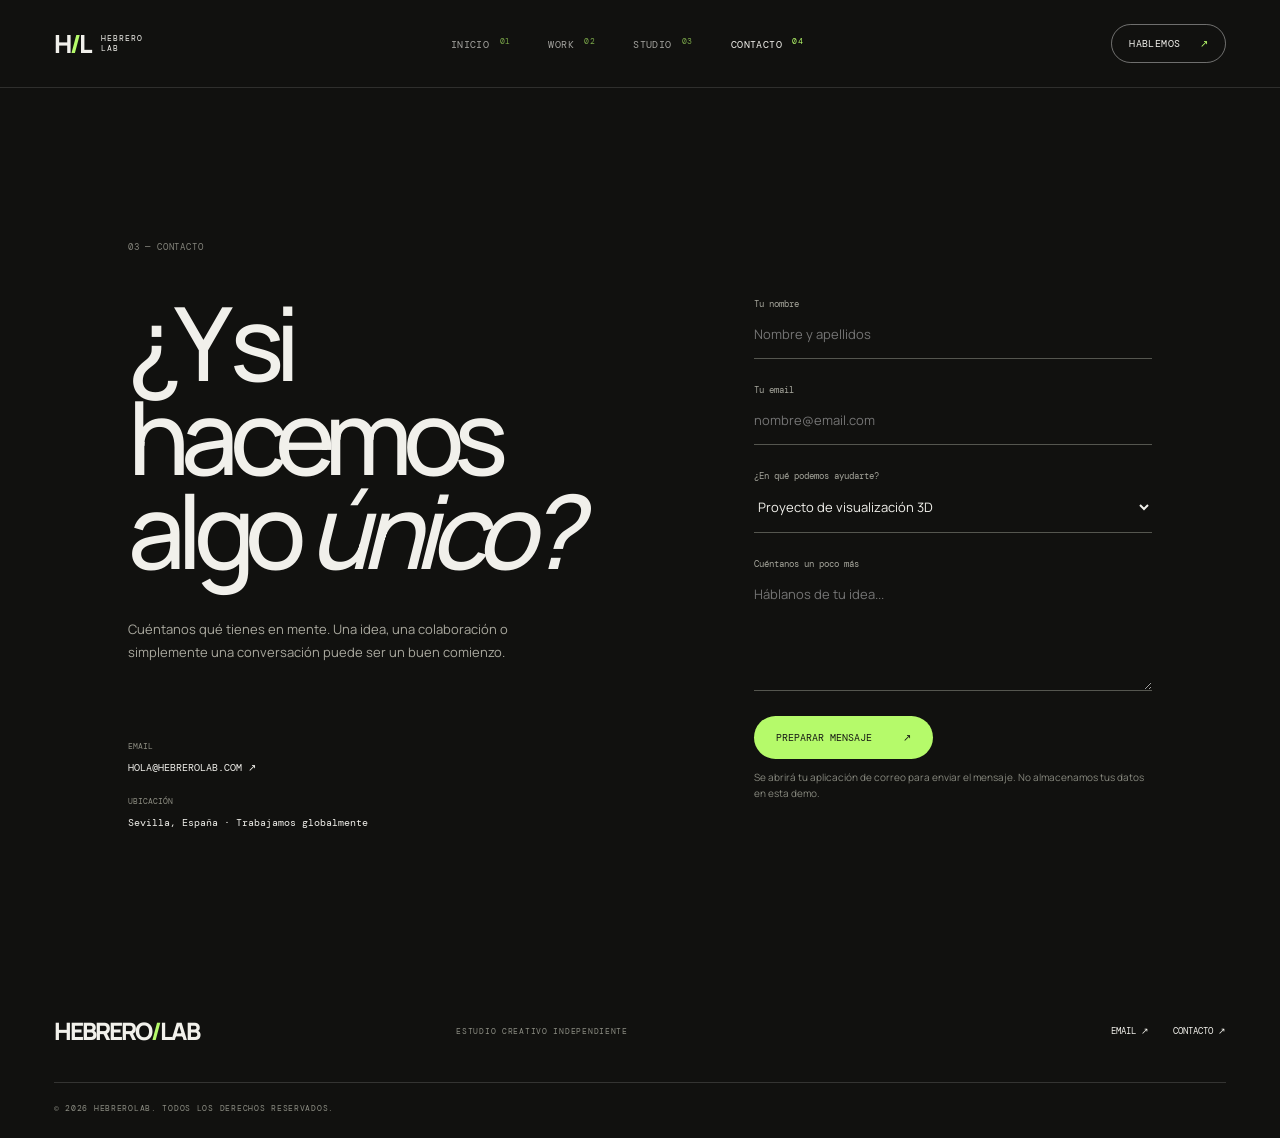
==== contact.html @ aeb0b347 "Add files via upload" ====
<!doctype html>
<html lang="es"><head><meta charset="utf-8"><meta name="viewport" content="width=device-width, initial-scale=1"><meta name="description" content="Contacta con HebreroLab y cuéntanos tu proyecto."><title>Contacto — HebreroLab</title><link rel="preconnect" href="https://fonts.googleapis.com"><link href="https://fonts.googleapis.com/css2?family=DM+Mono:wght@400;500&family=Manrope:wght@400;500;600;700;800&display=swap" rel="stylesheet"><link rel="stylesheet" href="assets/styles.css"></head>
<body><header class="site-header"><a class="brand" href="index.html"><span class="brand-mark">H<span>/</span>L</span><span class="brand-name">HEBRERO<br>LAB</span></a><button class="menu-toggle" aria-label="Abrir menú" aria-expanded="false"><span></span><span></span></button><nav class="main-nav"><a href="index.html">Inicio <sup>01</sup></a><a href="work.html">Work <sup>02</sup></a><a href="studio.html">Studio <sup>03</sup></a><a class="active" href="contact.html">Contacto <sup>04</sup></a></nav><a class="header-cta" href="contact.html">Hablemos <span>↗</span></a></header>
<main class="inner-page"><section class="contact-page section-pad"><div class="contact-intro"><span class="kicker">03 — CONTACTO</span><h1>¿Y si hacemos<br>algo <em>único?</em></h1><p>Cuéntanos qué tienes en mente. Una idea, una colaboración o simplemente una conversación puede ser un buen comienzo.</p><div class="contact-details"><span>EMAIL</span><a href="mailto:hola@hebrerolab.com">HOLA@HEBREROLAB.COM ↗</a><span>UBICACIÓN</span><b>Sevilla, España · Trabajamos globalmente</b></div></div>
<form class="contact-form" id="contact-form"><label>Tu nombre<input name="name" required placeholder="Nombre y apellidos"></label><label>Tu email<input name="email" type="email" required placeholder="nombre@email.com"></label><label>¿En qué podemos ayudarte?<select name="subject"><option>Proyecto de visualización 3D</option><option>Diseño digital</option><option>Colaboración</option><option>Otro</option></select></label><label>Cuéntanos un poco más<textarea name="message" rows="5" required placeholder="Háblanos de tu idea..."></textarea></label><button class="submit-button" type="submit">Preparar mensaje <span>↗</span></button><p class="form-note">Se abrirá tu aplicación de correo para enviar el mensaje. No almacenamos tus datos en esta demo.</p></form></section></main>
<footer class="site-footer"><a class="footer-brand" href="index.html">HEBRERO<span>/</span>LAB</a><span>ESTUDIO CREATIVO INDEPENDIENTE</span><div><a href="mailto:hola@hebrerolab.com">EMAIL ↗</a><a href="contact.html">CONTACTO ↗</a></div><small>© <span data-year></span> HEBREROLAB. TODOS LOS DERECHOS RESERVADOS.</small></footer><script src="assets/app.js"></script></body></html>
---- assets/styles.css ----
*{box-sizing:border-box}html{scroll-behavior:smooth}body{margin:0;background:#f1f0eb;color:#171715;font-family:Manrope,Arial,sans-serif;-webkit-font-smoothing:antialiased}a{color:inherit;text-decoration:none}button,input,textarea,select{font:inherit}.loader{position:fixed;inset:0;background:#11110f;color:#f1f0eb;z-index:1000;display:flex;align-items:center;justify-content:center;gap:14px;font:12px "DM Mono",monospace;transition:transform .8s cubic-bezier(.77,0,.18,1)}.loader i{width:34px;height:1px;background:#a8ff5e;animation:loadline 1s infinite alternate}@keyframes loadline{to{width:80px}}.loader.done{transform:translateY(-100%)}.site-header{height:88px;padding:0 4.2vw;display:flex;align-items:center;justify-content:space-between;position:absolute;top:0;left:0;width:100%;z-index:20;color:#f5f4ef;border-bottom:1px solid #ffffff25}.inner-page~.site-footer{}.site-header:has(.active[href="work.html"]),.site-header:has(.active[href="studio.html"]),.site-header:has(.active[href="contact.html"]){position:relative;background:#11110f;color:#f1f0eb;border-bottom:1px solid #ffffff20}.brand{display:flex;align-items:center;gap:10px}.brand-mark{font-size:25px;font-weight:800;letter-spacing:-2px}.brand-mark span,.footer-brand span{color:#b5fa6a}.brand-name{font:8px/1.15 "DM Mono",monospace;letter-spacing:1px}.main-nav{display:flex;gap:38px}.main-nav a,.header-cta{font:10px "DM Mono",monospace;text-transform:uppercase;letter-spacing:.04em}.main-nav a{opacity:.65;transition:opacity .25s}.main-nav a:hover,.main-nav a.active{opacity:1}.main-nav sup{font-size:8px;color:#b5fa6a;margin-left:4px}.header-cta{border:1px solid #ffffff65;padding:12px 17px;border-radius:30px}.header-cta span{margin-left:13px;color:#b5fa6a}.menu-toggle{display:none}.hero{height:min(900px,100svh);min-height:690px;position:relative;background:#242521;color:#f4f3ed;overflow:hidden}.hero-image,.hero-shade{position:absolute;inset:0}.hero-image{background:url('https://images.unsplash.com/photo-1600210492486-724fe5c67fb0?auto=format&fit=crop&w=2200&q=90') center 48%/cover;transform:scale(1.04);animation:heroZoom 2.2s ease-out forwards}.hero-shade{background:linear-gradient(90deg,rgba(9,10,8,.72),rgba(9,10,8,.13) 80%),linear-gradient(0deg,rgba(8,9,7,.55),transparent 55%)}@keyframes heroZoom{to{transform:scale(1)}}.hero-meta{position:absolute;top:116px;left:4.2vw;right:4.2vw;display:flex;justify-content:space-between;font:9px "DM Mono",monospace;letter-spacing:.08em;color:#ffffffb5}.hero-content{position:absolute;left:10vw;bottom:13%;max-width:950px}.eyebrow,.kicker,.section-label,.project-info>span,.filter-row,.work-caption>span,.site-footer>span,.site-footer small,.studio-image>span{font:9px "DM Mono",monospace;letter-spacing:.09em}.eyebrow{color:#b5fa6a;margin-bottom:28px}.hero h1,.page-hero h1{font-size:clamp(68px,10vw,150px);line-height:.88;letter-spacing:-.095em;font-weight:500;margin:0}.hero h1 em,.page-hero h1 em,.manifesto h2 em,.contact-strip h2 em,.closing-cta h2 em{font-family:Georgia,serif;font-weight:400;letter-spacing:-.08em}.hero-bottom{display:flex;align-items:flex-end;justify-content:space-between;width:min(570px,80vw);margin-top:42px}.hero-bottom p{max-width:350px;color:#ffffffc5;font-size:13px;line-height:1.7}.circle-link{width:58px;height:58px;border:1px solid #ffffff9c;border-radius:50%;display:grid;place-items:center;font-size:24px;transition:background .3s,color .3s,transform .3s}.circle-link:hover{background:#b5fa6a;color:#151611;border-color:#b5fa6a;transform:rotate(45deg)}.hero-index{position:absolute;right:4.2vw;bottom:7%;font:10px "DM Mono",monospace}.vertical-note{position:absolute;right:4.2vw;top:48%;writing-mode:vertical-rl;font:8px "DM Mono",monospace;letter-spacing:.16em;color:#ffffffa0}.section-pad{padding:125px 10vw}.section-label{display:flex;justify-content:space-between;color:#77776f;border-bottom:1px solid #c9c8c0;padding-bottom:17px}.intro-grid{display:grid;grid-template-columns:1.35fr .65fr;gap:9vw;padding:70px 0 85px}.intro h2{font-size:clamp(40px,5.5vw,78px);line-height:1.05;letter-spacing:-.075em;font-weight:500;margin:0;max-width:800px}.intro h2 span{font-family:Georgia,serif;font-style:italic;color:#85857b}.intro-copy{align-self:end}.intro-copy p,.page-hero p{font-size:14px;line-height:1.85;color:#66665e}.text-link{display:inline-flex;gap:30px;align-items:center;margin-top:20px;padding-bottom:8px;border-bottom:1px solid #85857b;font:10px "DM Mono",monospace;text-transform:uppercase}.text-link span{color:#789b46}.services-line{display:grid;grid-template-columns:repeat(4,1fr);border-top:1px solid #c9c8c0;padding-top:19px;gap:15px}.services-line div{display:flex;gap:16px;align-items:center}.services-line b{font:9px "DM Mono",monospace;color:#8b8b80}.services-line span{font-size:11px}.featured{background:#e5e4de}.section-heading{display:flex;justify-content:space-between;align-items:flex-end;margin-bottom:48px}.section-heading h2,.closing-cta h2{font-size:clamp(42px,6vw,82px);letter-spacing:-.08em;line-height:.98;font-weight:500;margin:18px 0 0}.dot{color:#89b650}.kicker{color:#85857c}.section-heading .text-link{margin:0}.project-grid{display:grid;grid-template-columns:1.15fr .85fr;gap:20px}.project-card{height:390px;position:relative;overflow:hidden;color:#fff;background:#555}.project-large{grid-row:span 2;height:800px}.project-image,.project-overlay{position:absolute;inset:0}.project-image{background-position:center;background-size:cover;transition:transform .8s cubic-bezier(.2,.7,.2,1)}.project-card:hover .project-image{transform:scale(1.055)}.image-one{background-image:url('https://images.unsplash.com/photo-1600607687939-ce8a6c25118c?auto=format&fit=crop&w=1400&q=85')}.image-two{background-image:url('https://images.unsplash.com/photo-1600210492486-724fe5c67fb0?auto=format&fit=crop&w=1200&q=85')}.image-three{background-image:url('https://images.unsplash.com/photo-1600566753086-00f18fb6b3ea?auto=format&fit=crop&w=1200&q=85')}.image-four{background-image:url('https://images.unsplash.com/photo-1616486338812-3dadae4b4ace?auto=format&fit=crop&w=1200&q=85')}.project-overlay{background:linear-gradient(0deg,#10110ec9,transparent 55%)}.project-info{position:absolute;bottom:27px;left:30px;right:30px}.project-info>span{font-size:8px;color:#ffffffb9}.project-info h3{font-size:30px;letter-spacing:-.06em;font-weight:500;margin:10px 0 0}.project-arrow{position:absolute;right:0;bottom:0;font-size:25px}.manifesto{height:650px;position:relative;background:#1a1c18;color:#f3f1e9;display:flex;align-items:center;overflow:hidden}.manifesto-bg{position:absolute;inset:0;background:linear-gradient(90deg,#11130edb,#11130e50),url('https://images.unsplash.com/photo-1600607687920-4e2a09cf159d?auto=format&fit=crop&w=2000&q=85') center/cover;opacity:.8}.manifesto-content{position:relative;margin-left:14vw}.manifesto h2{font-size:clamp(55px,8vw,110px);font-weight:500;letter-spacing:-.09em;line-height:.94;margin:28px 0 42px}.button-light{display:inline-flex;gap:40px;align-items:center;padding:16px 22px;background:#b5fa6a;color:#171914;border-radius:40px;font:10px "DM Mono",monospace;text-transform:uppercase;transition:transform .25s,background .25s}.button-light:hover{transform:translateY(-4px);background:#d0ff9c}.contact-strip{padding-top:95px;padding-bottom:95px}.contact-strip-row{display:flex;justify-content:space-between;align-items:center}.contact-strip h2{font-size:clamp(55px,8vw,110px);letter-spacing:-.09em;font-weight:500;margin:25px 0 0}.circle-link.dark{border-color:#aaa;color:#171715}.site-footer{background:#11110f;color:#f2f1eb;padding:55px 4.2vw 25px;display:grid;grid-template-columns:1fr 1fr 1fr;align-items:center;gap:35px}.footer-brand{font-size:24px;font-weight:800;letter-spacing:-.08em}.site-footer>span,.site-footer small{color:#8c8d83;font-size:8px}.site-footer>div{display:flex;justify-content:flex-end;gap:24px;font:9px "DM Mono",monospace}.site-footer small{grid-column:1/-1;border-top:1px solid #ffffff25;padding-top:20px}.inner-page{background:#f1f0eb}.page-hero{background:#11110f;color:#f2f1eb;padding-top:145px;padding-bottom:100px}.page-hero h1{font-size:clamp(75px,12vw,155px);margin:48px 0 32px}.page-hero p{max-width:440px;color:#b2b2a9;margin-left:40vw}.work-list{padding-top:65px}.filter-row{display:flex;justify-content:space-between;align-items:center;color:#77776f;padding-bottom:22px;border-bottom:1px solid #c9c8c0}.filters{display:flex;gap:20px}.filter{border:0;background:none;color:#77776f;font:9px "DM Mono",monospace;cursor:pointer;padding:5px}.filter.active,.filter:hover{color:#171715;border-bottom:1px solid #91b95d}.work-grid{display:grid;grid-template-columns:1fr 1fr;gap:55px 22px;padding-top:35px}.work-visual{height:390px;background-position:center;background-size:cover;transition:transform .6s}.work-item{overflow:hidden}.work-item:hover .work-visual{transform:scale(1.02)}.work-caption{display:grid;grid-template-columns:1fr auto;gap:8px;padding-top:18px}.work-caption>span{color:#7a7a71;font-size:8px}.work-caption h2{grid-column:1/-1;font-size:30px;font-weight:500;letter-spacing:-.06em;margin:0}.closing-cta{background:#191a16;color:#f2f1eb}.closing-cta h2{margin:30px 0 38px}.studio-image{height:560px;position:relative;background:#333}.studio-photo{position:absolute;inset:0;background:url('https://images.unsplash.com/photo-1600607687939-ce8a6c25118c?auto=format&fit=crop&w=2000&q=90') center/cover}.studio-image>span{position:absolute;bottom:28px;left:10vw;color:#fff}.studio-principles{padding-top:100px}.principle{display:grid;grid-template-columns:80px 1fr 30px;gap:20px;padding:36px 0;border-bottom:1px solid #c9c8c0;align-items:start}.principle>span,.principle>b{font:10px "DM Mono",monospace;color:#8c8c81}.principle h2{font-size:34px;font-weight:500;letter-spacing:-.06em;margin:0 0 10px}.principle p{font-size:13px;color:#6e6e65;max-width:500px;line-height:1.7;margin:0}.contact-page{background:#11110f;color:#f1f0eb;display:grid;grid-template-columns:1fr .8fr;gap:10vw;padding-top:145px;padding-bottom:130px;min-height:80vh}.contact-intro h1{font-size:clamp(60px,8vw,105px);line-height:.92;letter-spacing:-.09em;font-weight:500;margin:40px 0}.contact-intro>p{max-width:400px;color:#aaa99f;line-height:1.8;font-size:13px}.contact-details{display:grid;gap:10px;margin-top:65px}.contact-details span{font:8px "DM Mono",monospace;color:#8d8d82;margin-top:12px}.contact-details a,.contact-details b{font:10px "DM Mono",monospace;font-weight:400}.contact-form{padding-top:65px}.contact-form label{display:block;font:9px "DM Mono",monospace;color:#a7a79d;margin-bottom:25px}.contact-form input,.contact-form textarea,.contact-form select{display:block;width:100%;border:0;border-bottom:1px solid #55564f;background:transparent;color:#f1f0eb;padding:15px 0;outline:none;font:13px Manrope,sans-serif;border-radius:0}.contact-form select option{color:#111}.contact-form input:focus,.contact-form textarea:focus{border-color:#b5fa6a}.contact-form textarea{resize:vertical}.submit-button{border:0;border-radius:30px;background:#b5fa6a;color:#171914;padding:15px 22px;font:10px "DM Mono",monospace;text-transform:uppercase;cursor:pointer}.submit-button span{margin-left:25px}.form-note{font-size:10px;color:#88897f;line-height:1.6}.reveal{opacity:0;transform:translateY(25px);transition:opacity .8s,transform .8s}.reveal.visible{opacity:1;transform:none}
@media(max-width:800px){.site-header{height:72px;padding:0 6vw}.main-nav{display:none;position:absolute;top:72px;left:0;right:0;background:#11110f;padding:30px 6vw;flex-direction:column;gap:25px}.main-nav.open{display:flex}.main-nav a{font-size:13px}.menu-toggle{display:flex;flex-direction:column;gap:6px;background:none;border:0;padding:10px}.menu-toggle span{display:block;width:23px;height:1px;background:currentColor}.header-cta{display:none}.hero{min-height:680px;height:94svh}.hero-meta{top:95px;left:6vw;right:6vw;font-size:7px}.hero-content{left:7vw;bottom:13%}.hero h1{font-size:clamp(62px,15vw,105px)}.hero-bottom{width:85vw;margin-top:28px}.hero-bottom p{font-size:11px;max-width:260px}.circle-link{width:48px;height:48px}.vertical-note{display:none}.section-pad{padding:80px 7vw}.section-label{font-size:7px}.intro-grid{grid-template-columns:1fr;gap:25px;padding:45px 0 55px}.intro h2{font-size:clamp(42px,10vw,65px)}.intro-copy p{font-size:12px}.services-line{grid-template-columns:1fr 1fr;row-gap:20px}.services-line span{font-size:10px}.section-heading{display:block}.section-heading h2{font-size:50px}.section-heading .text-link{margin-top:25px}.project-grid{grid-template-columns:1fr;gap:15px}.project-large{height:470px;grid-row:auto}.project-card{height:340px}.manifesto{height:530px}.manifesto-content{margin-left:7vw;margin-right:7vw}.manifesto h2{font-size:65px}.contact-strip h2{font-size:62px}.site-footer{grid-template-columns:1fr 1fr;padding:45px 7vw 22px}.site-footer>span{display:none}.site-footer>div{gap:13px}.site-footer small{font-size:7px}.page-hero{padding-top:110px;padding-bottom:75px}.page-hero h1{font-size:clamp(68px,15vw,110px);margin:40px 0 25px}.page-hero p{margin-left:10vw;font-size:12px}.work-list{padding-top:45px}.filter-row{display:block}.filters{margin-top:15px;gap:8px;flex-wrap:wrap}.filter{padding:6px}.work-grid{grid-template-columns:1fr;gap:35px}.work-visual{height:320px}.studio-image{height:370px}.principle{grid-template-columns:35px 1fr 20px;gap:12px;padding:28px 0}.principle h2{font-size:27px}.contact-page{grid-template-columns:1fr;gap:25px;padding-top:110px;padding-bottom:80px}.contact-intro h1{font-size:68px}.contact-form{padding-top:20px}}
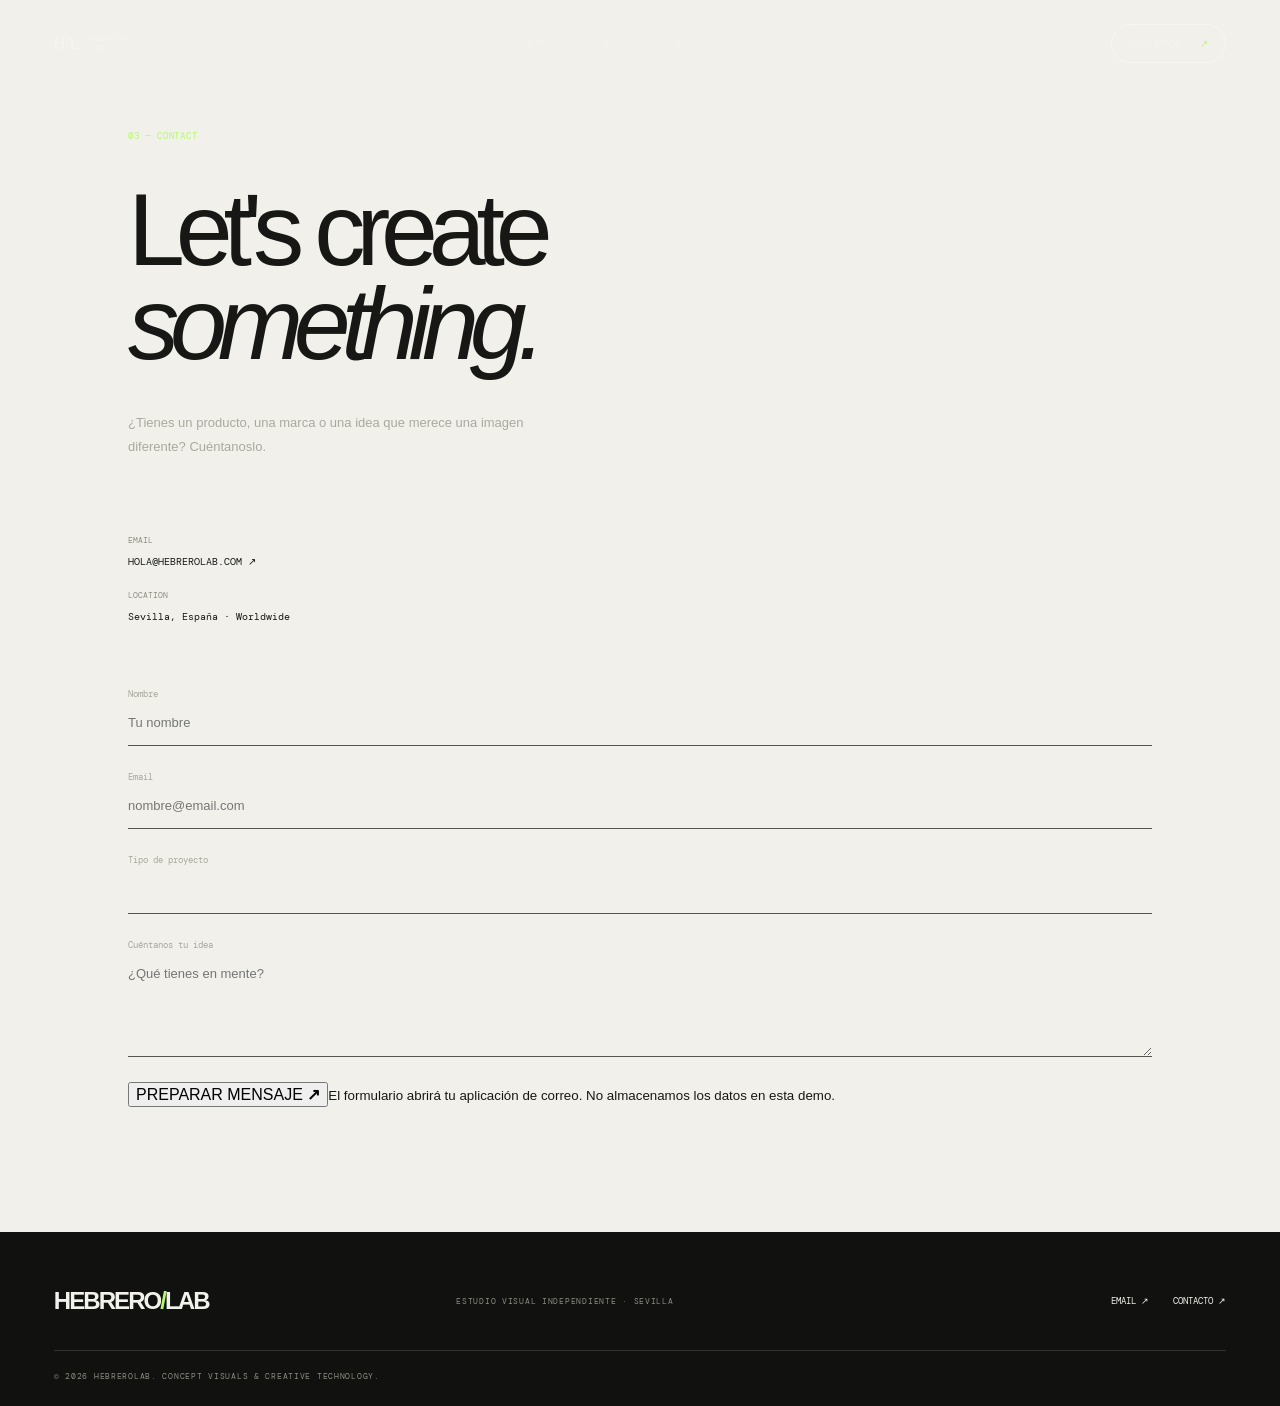
==== commit 3a4faf1c: "Rebuild HebreroLab contact page" ====
--- a/contact.html
+++ b/contact.html
@@ -1,6 +1 @@
-<!doctype html>
-<html lang="es"><head><meta charset="utf-8"><meta name="viewport" content="width=device-width, initial-scale=1"><meta name="description" content="Contacta con HebreroLab y cuéntanos tu proyecto."><title>Contacto — HebreroLab</title><link rel="preconnect" href="https://fonts.googleapis.com"><link href="https://fonts.googleapis.com/css2?family=DM+Mono:wght@400;500&family=Manrope:wght@400;500;600;700;800&display=swap" rel="stylesheet"><link rel="stylesheet" href="assets/styles.css"></head>
-<body><header class="site-header"><a class="brand" href="index.html"><span class="brand-mark">H<span>/</span>L</span><span class="brand-name">HEBRERO<br>LAB</span></a><button class="menu-toggle" aria-label="Abrir menú" aria-expanded="false"><span></span><span></span></button><nav class="main-nav"><a href="index.html">Inicio <sup>01</sup></a><a href="work.html">Work <sup>02</sup></a><a href="studio.html">Studio <sup>03</sup></a><a class="active" href="contact.html">Contacto <sup>04</sup></a></nav><a class="header-cta" href="contact.html">Hablemos <span>↗</span></a></header>
-<main class="inner-page"><section class="contact-page section-pad"><div class="contact-intro"><span class="kicker">03 — CONTACTO</span><h1>¿Y si hacemos<br>algo <em>único?</em></h1><p>Cuéntanos qué tienes en mente. Una idea, una colaboración o simplemente una conversación puede ser un buen comienzo.</p><div class="contact-details"><span>EMAIL</span><a href="mailto:hola@hebrerolab.com">HOLA@HEBREROLAB.COM ↗</a><span>UBICACIÓN</span><b>Sevilla, España · Trabajamos globalmente</b></div></div>
-<form class="contact-form" id="contact-form"><label>Tu nombre<input name="name" required placeholder="Nombre y apellidos"></label><label>Tu email<input name="email" type="email" required placeholder="nombre@email.com"></label><label>¿En qué podemos ayudarte?<select name="subject"><option>Proyecto de visualización 3D</option><option>Diseño digital</option><option>Colaboración</option><option>Otro</option></select></label><label>Cuéntanos un poco más<textarea name="message" rows="5" required placeholder="Háblanos de tu idea..."></textarea></label><button class="submit-button" type="submit">Preparar mensaje <span>↗</span></button><p class="form-note">Se abrirá tu aplicación de correo para enviar el mensaje. No almacenamos tus datos en esta demo.</p></form></section></main>
-<footer class="site-footer"><a class="footer-brand" href="index.html">HEBRERO<span>/</span>LAB</a><span>ESTUDIO CREATIVO INDEPENDIENTE</span><div><a href="mailto:hola@hebrerolab.com">EMAIL ↗</a><a href="contact.html">CONTACTO ↗</a></div><small>© <span data-year></span> HEBREROLAB. TODOS LOS DERECHOS RESERVADOS.</small></footer><script src="assets/app.js"></script></body></html>+<!doctype html><html lang="es"><head><meta charset="utf-8"><meta name="viewport" content="width=device-width,initial-scale=1"><title>Contacto — HebreroLab</title><link rel="preconnect" href="https://fonts.googleapis.com"><link href="https://fonts.googleapis.com/css2?family=DM+Mono:wght@400;500&family=DM+Sans:wght@400;500;600;700&family=Instrument+Serif:ital@0;1&display=swap" rel="stylesheet"><link rel="stylesheet" href="assets/styles.css"></head><body><header class="site-header"><a class="brand" href="index.html"><span class="brand-symbol">H<span>/</span>L</span><span class="brand-name">HEBRERO<br>LAB</span></a><nav class="main-nav"><a href="work.html">Work</a><a href="studio.html">Studio</a><a href="contact.html">Contacto</a></nav><a class="header-cta" href="contact.html">Hablemos <span>↗</span></a><button class="menu-toggle" aria-label="Abrir menú"><i></i><i></i></button></header><main class="inner-page"><section class="contact-layout section-pad"><div class="contact-intro"><span class="eyebrow"><i></i> 03 — CONTACT</span><h1>Let's create<br><em>something.</em></h1><p>¿Tienes un producto, una marca o una idea que merece una imagen diferente? Cuéntanoslo.</p><div class="contact-details"><span>EMAIL</span><a href="mailto:hola@hebrerolab.com">HOLA@HEBREROLAB.COM ↗</a><span>LOCATION</span><b>Sevilla, España · Worldwide</b></div></div><form id="contact-form" class="contact-form"><label>Nombre<input name="name" required placeholder="Tu nombre"></label><label>Email<input name="email" type="email" required placeholder="nombre@email.com"></label><label>Tipo de proyecto<select name="subject"><option>Campaña de producto</option><option>Dirección de arte</option><option>Contenido audiovisual</option><option>Colaboración</option><option>Otro</option></select></label><label>Cuéntanos tu idea<textarea name="message" rows="5" required placeholder="¿Qué tienes en mente?"></textarea></label><button type="submit">PREPARAR MENSAJE <b>↗</b></button><small>El formulario abrirá tu aplicación de correo. No almacenamos los datos en esta demo.</small></form></section></main><footer class="site-footer"><a class="footer-brand" href="index.html">HEBRERO<span>/</span>LAB</a><span>ESTUDIO VISUAL INDEPENDIENTE · SEVILLA</span><div><a href="mailto:hola@hebrerolab.com">EMAIL ↗</a><a href="contact.html">CONTACTO ↗</a></div><small>© <span data-year></span> HEBREROLAB. CONCEPT VISUALS & CREATIVE TECHNOLOGY.</small></footer><script src="assets/app.js"></script></body></html>
--- a/assets/styles.css
+++ b/assets/styles.css
@@ -1,2 +1,7 @@
 *{box-sizing:border-box}html{scroll-behavior:smooth}body{margin:0;background:#f1f0eb;color:#171715;font-family:Manrope,Arial,sans-serif;-webkit-font-smoothing:antialiased}a{color:inherit;text-decoration:none}button,input,textarea,select{font:inherit}.loader{position:fixed;inset:0;background:#11110f;color:#f1f0eb;z-index:1000;display:flex;align-items:center;justify-content:center;gap:14px;font:12px "DM Mono",monospace;transition:transform .8s cubic-bezier(.77,0,.18,1)}.loader i{width:34px;height:1px;background:#a8ff5e;animation:loadline 1s infinite alternate}@keyframes loadline{to{width:80px}}.loader.done{transform:translateY(-100%)}.site-header{height:88px;padding:0 4.2vw;display:flex;align-items:center;justify-content:space-between;position:absolute;top:0;left:0;width:100%;z-index:20;color:#f5f4ef;border-bottom:1px solid #ffffff25}.inner-page~.site-footer{}.site-header:has(.active[href="work.html"]),.site-header:has(.active[href="studio.html"]),.site-header:has(.active[href="contact.html"]){position:relative;background:#11110f;color:#f1f0eb;border-bottom:1px solid #ffffff20}.brand{display:flex;align-items:center;gap:10px}.brand-mark{font-size:25px;font-weight:800;letter-spacing:-2px}.brand-mark span,.footer-brand span{color:#b5fa6a}.brand-name{font:8px/1.15 "DM Mono",monospace;letter-spacing:1px}.main-nav{display:flex;gap:38px}.main-nav a,.header-cta{font:10px "DM Mono",monospace;text-transform:uppercase;letter-spacing:.04em}.main-nav a{opacity:.65;transition:opacity .25s}.main-nav a:hover,.main-nav a.active{opacity:1}.main-nav sup{font-size:8px;color:#b5fa6a;margin-left:4px}.header-cta{border:1px solid #ffffff65;padding:12px 17px;border-radius:30px}.header-cta span{margin-left:13px;color:#b5fa6a}.menu-toggle{display:none}.hero{height:min(900px,100svh);min-height:690px;position:relative;background:#242521;color:#f4f3ed;overflow:hidden}.hero-image,.hero-shade{position:absolute;inset:0}.hero-image{background:url('https://images.unsplash.com/photo-1600210492486-724fe5c67fb0?auto=format&fit=crop&w=2200&q=90') center 48%/cover;transform:scale(1.04);animation:heroZoom 2.2s ease-out forwards}.hero-shade{background:linear-gradient(90deg,rgba(9,10,8,.72),rgba(9,10,8,.13) 80%),linear-gradient(0deg,rgba(8,9,7,.55),transparent 55%)}@keyframes heroZoom{to{transform:scale(1)}}.hero-meta{position:absolute;top:116px;left:4.2vw;right:4.2vw;display:flex;justify-content:space-between;font:9px "DM Mono",monospace;letter-spacing:.08em;color:#ffffffb5}.hero-content{position:absolute;left:10vw;bottom:13%;max-width:950px}.eyebrow,.kicker,.section-label,.project-info>span,.filter-row,.work-caption>span,.site-footer>span,.site-footer small,.studio-image>span{font:9px "DM Mono",monospace;letter-spacing:.09em}.eyebrow{color:#b5fa6a;margin-bottom:28px}.hero h1,.page-hero h1{font-size:clamp(68px,10vw,150px);line-height:.88;letter-spacing:-.095em;font-weight:500;margin:0}.hero h1 em,.page-hero h1 em,.manifesto h2 em,.contact-strip h2 em,.closing-cta h2 em{font-family:Georgia,serif;font-weight:400;letter-spacing:-.08em}.hero-bottom{display:flex;align-items:flex-end;justify-content:space-between;width:min(570px,80vw);margin-top:42px}.hero-bottom p{max-width:350px;color:#ffffffc5;font-size:13px;line-height:1.7}.circle-link{width:58px;height:58px;border:1px solid #ffffff9c;border-radius:50%;display:grid;place-items:center;font-size:24px;transition:background .3s,color .3s,transform .3s}.circle-link:hover{background:#b5fa6a;color:#151611;border-color:#b5fa6a;transform:rotate(45deg)}.hero-index{position:absolute;right:4.2vw;bottom:7%;font:10px "DM Mono",monospace}.vertical-note{position:absolute;right:4.2vw;top:48%;writing-mode:vertical-rl;font:8px "DM Mono",monospace;letter-spacing:.16em;color:#ffffffa0}.section-pad{padding:125px 10vw}.section-label{display:flex;justify-content:space-between;color:#77776f;border-bottom:1px solid #c9c8c0;padding-bottom:17px}.intro-grid{display:grid;grid-template-columns:1.35fr .65fr;gap:9vw;padding:70px 0 85px}.intro h2{font-size:clamp(40px,5.5vw,78px);line-height:1.05;letter-spacing:-.075em;font-weight:500;margin:0;max-width:800px}.intro h2 span{font-family:Georgia,serif;font-style:italic;color:#85857b}.intro-copy{align-self:end}.intro-copy p,.page-hero p{font-size:14px;line-height:1.85;color:#66665e}.text-link{display:inline-flex;gap:30px;align-items:center;margin-top:20px;padding-bottom:8px;border-bottom:1px solid #85857b;font:10px "DM Mono",monospace;text-transform:uppercase}.text-link span{color:#789b46}.services-line{display:grid;grid-template-columns:repeat(4,1fr);border-top:1px solid #c9c8c0;padding-top:19px;gap:15px}.services-line div{display:flex;gap:16px;align-items:center}.services-line b{font:9px "DM Mono",monospace;color:#8b8b80}.services-line span{font-size:11px}.featured{background:#e5e4de}.section-heading{display:flex;justify-content:space-between;align-items:flex-end;margin-bottom:48px}.section-heading h2,.closing-cta h2{font-size:clamp(42px,6vw,82px);letter-spacing:-.08em;line-height:.98;font-weight:500;margin:18px 0 0}.dot{color:#89b650}.kicker{color:#85857c}.section-heading .text-link{margin:0}.project-grid{display:grid;grid-template-columns:1.15fr .85fr;gap:20px}.project-card{height:390px;position:relative;overflow:hidden;color:#fff;background:#555}.project-large{grid-row:span 2;height:800px}.project-image,.project-overlay{position:absolute;inset:0}.project-image{background-position:center;background-size:cover;transition:transform .8s cubic-bezier(.2,.7,.2,1)}.project-card:hover .project-image{transform:scale(1.055)}.image-one{background-image:url('https://images.unsplash.com/photo-1600607687939-ce8a6c25118c?auto=format&fit=crop&w=1400&q=85')}.image-two{background-image:url('https://images.unsplash.com/photo-1600210492486-724fe5c67fb0?auto=format&fit=crop&w=1200&q=85')}.image-three{background-image:url('https://images.unsplash.com/photo-1600566753086-00f18fb6b3ea?auto=format&fit=crop&w=1200&q=85')}.image-four{background-image:url('https://images.unsplash.com/photo-1616486338812-3dadae4b4ace?auto=format&fit=crop&w=1200&q=85')}.project-overlay{background:linear-gradient(0deg,#10110ec9,transparent 55%)}.project-info{position:absolute;bottom:27px;left:30px;right:30px}.project-info>span{font-size:8px;color:#ffffffb9}.project-info h3{font-size:30px;letter-spacing:-.06em;font-weight:500;margin:10px 0 0}.project-arrow{position:absolute;right:0;bottom:0;font-size:25px}.manifesto{height:650px;position:relative;background:#1a1c18;color:#f3f1e9;display:flex;align-items:center;overflow:hidden}.manifesto-bg{position:absolute;inset:0;background:linear-gradient(90deg,#11130edb,#11130e50),url('https://images.unsplash.com/photo-1600607687920-4e2a09cf159d?auto=format&fit=crop&w=2000&q=85') center/cover;opacity:.8}.manifesto-content{position:relative;margin-left:14vw}.manifesto h2{font-size:clamp(55px,8vw,110px);font-weight:500;letter-spacing:-.09em;line-height:.94;margin:28px 0 42px}.button-light{display:inline-flex;gap:40px;align-items:center;padding:16px 22px;background:#b5fa6a;color:#171914;border-radius:40px;font:10px "DM Mono",monospace;text-transform:uppercase;transition:transform .25s,background .25s}.button-light:hover{transform:translateY(-4px);background:#d0ff9c}.contact-strip{padding-top:95px;padding-bottom:95px}.contact-strip-row{display:flex;justify-content:space-between;align-items:center}.contact-strip h2{font-size:clamp(55px,8vw,110px);letter-spacing:-.09em;font-weight:500;margin:25px 0 0}.circle-link.dark{border-color:#aaa;color:#171715}.site-footer{background:#11110f;color:#f2f1eb;padding:55px 4.2vw 25px;display:grid;grid-template-columns:1fr 1fr 1fr;align-items:center;gap:35px}.footer-brand{font-size:24px;font-weight:800;letter-spacing:-.08em}.site-footer>span,.site-footer small{color:#8c8d83;font-size:8px}.site-footer>div{display:flex;justify-content:flex-end;gap:24px;font:9px "DM Mono",monospace}.site-footer small{grid-column:1/-1;border-top:1px solid #ffffff25;padding-top:20px}.inner-page{background:#f1f0eb}.page-hero{background:#11110f;color:#f2f1eb;padding-top:145px;padding-bottom:100px}.page-hero h1{font-size:clamp(75px,12vw,155px);margin:48px 0 32px}.page-hero p{max-width:440px;color:#b2b2a9;margin-left:40vw}.work-list{padding-top:65px}.filter-row{display:flex;justify-content:space-between;align-items:center;color:#77776f;padding-bottom:22px;border-bottom:1px solid #c9c8c0}.filters{display:flex;gap:20px}.filter{border:0;background:none;color:#77776f;font:9px "DM Mono",monospace;cursor:pointer;padding:5px}.filter.active,.filter:hover{color:#171715;border-bottom:1px solid #91b95d}.work-grid{display:grid;grid-template-columns:1fr 1fr;gap:55px 22px;padding-top:35px}.work-visual{height:390px;background-position:center;background-size:cover;transition:transform .6s}.work-item{overflow:hidden}.work-item:hover .work-visual{transform:scale(1.02)}.work-caption{display:grid;grid-template-columns:1fr auto;gap:8px;padding-top:18px}.work-caption>span{color:#7a7a71;font-size:8px}.work-caption h2{grid-column:1/-1;font-size:30px;font-weight:500;letter-spacing:-.06em;margin:0}.closing-cta{background:#191a16;color:#f2f1eb}.closing-cta h2{margin:30px 0 38px}.studio-image{height:560px;position:relative;background:#333}.studio-photo{position:absolute;inset:0;background:url('https://images.unsplash.com/photo-1600607687939-ce8a6c25118c?auto=format&fit=crop&w=2000&q=90') center/cover}.studio-image>span{position:absolute;bottom:28px;left:10vw;color:#fff}.studio-principles{padding-top:100px}.principle{display:grid;grid-template-columns:80px 1fr 30px;gap:20px;padding:36px 0;border-bottom:1px solid #c9c8c0;align-items:start}.principle>span,.principle>b{font:10px "DM Mono",monospace;color:#8c8c81}.principle h2{font-size:34px;font-weight:500;letter-spacing:-.06em;margin:0 0 10px}.principle p{font-size:13px;color:#6e6e65;max-width:500px;line-height:1.7;margin:0}.contact-page{background:#11110f;color:#f1f0eb;display:grid;grid-template-columns:1fr .8fr;gap:10vw;padding-top:145px;padding-bottom:130px;min-height:80vh}.contact-intro h1{font-size:clamp(60px,8vw,105px);line-height:.92;letter-spacing:-.09em;font-weight:500;margin:40px 0}.contact-intro>p{max-width:400px;color:#aaa99f;line-height:1.8;font-size:13px}.contact-details{display:grid;gap:10px;margin-top:65px}.contact-details span{font:8px "DM Mono",monospace;color:#8d8d82;margin-top:12px}.contact-details a,.contact-details b{font:10px "DM Mono",monospace;font-weight:400}.contact-form{padding-top:65px}.contact-form label{display:block;font:9px "DM Mono",monospace;color:#a7a79d;margin-bottom:25px}.contact-form input,.contact-form textarea,.contact-form select{display:block;width:100%;border:0;border-bottom:1px solid #55564f;background:transparent;color:#f1f0eb;padding:15px 0;outline:none;font:13px Manrope,sans-serif;border-radius:0}.contact-form select option{color:#111}.contact-form input:focus,.contact-form textarea:focus{border-color:#b5fa6a}.contact-form textarea{resize:vertical}.submit-button{border:0;border-radius:30px;background:#b5fa6a;color:#171914;padding:15px 22px;font:10px "DM Mono",monospace;text-transform:uppercase;cursor:pointer}.submit-button span{margin-left:25px}.form-note{font-size:10px;color:#88897f;line-height:1.6}.reveal{opacity:0;transform:translateY(25px);transition:opacity .8s,transform .8s}.reveal.visible{opacity:1;transform:none}
 @media(max-width:800px){.site-header{height:72px;padding:0 6vw}.main-nav{display:none;position:absolute;top:72px;left:0;right:0;background:#11110f;padding:30px 6vw;flex-direction:column;gap:25px}.main-nav.open{display:flex}.main-nav a{font-size:13px}.menu-toggle{display:flex;flex-direction:column;gap:6px;background:none;border:0;padding:10px}.menu-toggle span{display:block;width:23px;height:1px;background:currentColor}.header-cta{display:none}.hero{min-height:680px;height:94svh}.hero-meta{top:95px;left:6vw;right:6vw;font-size:7px}.hero-content{left:7vw;bottom:13%}.hero h1{font-size:clamp(62px,15vw,105px)}.hero-bottom{width:85vw;margin-top:28px}.hero-bottom p{font-size:11px;max-width:260px}.circle-link{width:48px;height:48px}.vertical-note{display:none}.section-pad{padding:80px 7vw}.section-label{font-size:7px}.intro-grid{grid-template-columns:1fr;gap:25px;padding:45px 0 55px}.intro h2{font-size:clamp(42px,10vw,65px)}.intro-copy p{font-size:12px}.services-line{grid-template-columns:1fr 1fr;row-gap:20px}.services-line span{font-size:10px}.section-heading{display:block}.section-heading h2{font-size:50px}.section-heading .text-link{margin-top:25px}.project-grid{grid-template-columns:1fr;gap:15px}.project-large{height:470px;grid-row:auto}.project-card{height:340px}.manifesto{height:530px}.manifesto-content{margin-left:7vw;margin-right:7vw}.manifesto h2{font-size:65px}.contact-strip h2{font-size:62px}.site-footer{grid-template-columns:1fr 1fr;padding:45px 7vw 22px}.site-footer>span{display:none}.site-footer>div{gap:13px}.site-footer small{font-size:7px}.page-hero{padding-top:110px;padding-bottom:75px}.page-hero h1{font-size:clamp(68px,15vw,110px);margin:40px 0 25px}.page-hero p{margin-left:10vw;font-size:12px}.work-list{padding-top:45px}.filter-row{display:block}.filters{margin-top:15px;gap:8px;flex-wrap:wrap}.filter{padding:6px}.work-grid{grid-template-columns:1fr;gap:35px}.work-visual{height:320px}.studio-image{height:370px}.principle{grid-template-columns:35px 1fr 20px;gap:12px;padding:28px 0}.principle h2{font-size:27px}.contact-page{grid-template-columns:1fr;gap:25px;padding-top:110px;padding-bottom:80px}.contact-intro h1{font-size:68px}.contact-form{padding-top:20px}}
+
+/* HEBREROLAB 3D EXPERIENCE */
+.lab-home{background:#10110f;color:#f0f0e9}.lab-header{height:86px;position:absolute;z-index:30;top:0;left:0;width:100%;padding:0 5vw;display:flex;align-items:center;justify-content:space-between;border-bottom:1px solid #ffffff24;color:#f3f2eb}.lab-logo{display:flex;align-items:center;gap:11px}.lab-logo>span{font-size:26px;font-weight:800;letter-spacing:-3px}.logo-slash{color:#c5f28a}.lab-logo small{font:8px/1.15 'DM Mono',monospace;letter-spacing:1px}.lab-nav{display:flex;gap:38px}.lab-nav a,.lab-contact{font:9px 'DM Mono',monospace;letter-spacing:.07em;text-transform:uppercase;color:#bdbfb5;transition:color .25s}.lab-nav a:hover,.lab-nav .is-active{color:#fff}.lab-nav sup{font-size:7px;color:#b5d98a;margin-left:4px}.lab-contact{border:1px solid #ffffff55;padding:12px 17px;border-radius:30px;color:#f3f2eb}.lab-contact span{color:#c5f28a;margin-left:14px}.lab-menu{display:none}.lab-hero{height:100svh;min-height:720px;position:relative;overflow:hidden;background:#171a17}.three-stage{position:absolute;inset:0 0 0 28%;z-index:1;cursor:grab}.three-stage:active{cursor:grabbing}.three-stage canvas{display:block;width:100%;height:100%}.scene-vignette{position:absolute;inset:0;z-index:2;pointer-events:none;background:linear-gradient(90deg,#10120ff2 0%,#10120fce 24%,#10120f26 62%,#10120f45 100%),linear-gradient(0deg,#10110f 0%,transparent 22%,transparent 78%,#10110f75 100%)}.hero-topline{position:absolute;z-index:4;top:116px;left:5vw;right:5vw;display:flex;justify-content:space-between;color:#a6a99d;font:8px 'DM Mono',monospace;letter-spacing:.1em}.hero-copy{position:absolute;z-index:5;left:10vw;top:28%;max-width:610px}.lab-kicker{font:9px 'DM Mono',monospace;letter-spacing:.13em;color:#c5f28a;display:flex;align-items:center;gap:12px}.lab-kicker span{width:23px;height:1px;background:#c5f28a}.hero-copy h1{font-size:clamp(76px,9.3vw,142px);line-height:.86;letter-spacing:-.095em;font-weight:500;margin:32px 0}.hero-copy h1 em,.intro-statement h2 em,.work-heading h2 em,.lab-manifesto h2 em{font-family:Georgia,serif;font-weight:400;letter-spacing:-.08em}.hero-description{max-width:350px;color:#b2b5aa;font-size:12px;line-height:1.9}.hero-discover{display:flex;align-items:center;gap:28px;margin-top:48px;font:8px 'DM Mono',monospace;letter-spacing:.1em}.hero-discover b{width:36px;height:36px;border:1px solid #b5d98a77;border-radius:50%;display:grid;place-items:center;color:#c5f28a;font-size:15px}.scene-caption{position:absolute;z-index:5;bottom:35px;left:5vw;right:5vw;display:flex;justify-content:space-between;color:#93988d;font:8px 'DM Mono',monospace;letter-spacing:.1em}.caption-index{color:#c5f28a}.scene-controls{position:absolute;z-index:5;right:5vw;bottom:86px;display:flex;align-items:center;gap:9px}.drag-indicator{font:8px 'DM Mono',monospace;color:#c5c8bd;letter-spacing:.08em;margin-right:12px}.drag-indicator i{display:inline-block;width:7px;height:7px;border:1px solid #c5f28a;border-radius:50%;margin-right:8px}.scene-controls button{width:34px;height:34px;border-radius:50%;border:1px solid #ffffff50;background:#10110f66;color:#f2f2eb;cursor:pointer;font-size:16px}.scene-controls button:hover{background:#c5f28a;color:#10110f}.scene-loading{position:absolute;z-index:8;right:5vw;top:48%;display:flex;align-items:center;gap:12px;font:8px 'DM Mono',monospace;letter-spacing:.1em;color:#dce2d4;transition:opacity .5s}.scene-loading i{width:28px;height:1px;background:#c5f28a;animation:sceneLoad .7s ease-in-out infinite alternate}.scene-loading.is-hidden{opacity:0;pointer-events:none}@keyframes sceneLoad{to{width:65px}}.lab-intro,.lab-work{padding:110px 10vw;background:#e9e9e1;color:#171914}.lab-section-index{display:flex;justify-content:space-between;border-bottom:1px solid #c6c8bd;padding-bottom:17px;font:8px 'DM Mono',monospace;letter-spacing:.1em;color:#6e7268}.intro-statement{display:grid;grid-template-columns:1.3fr .7fr;gap:8vw;padding:76px 0 90px}.intro-statement h2,.work-heading h2{font-size:clamp(44px,6vw,82px);line-height:1.02;letter-spacing:-.08em;font-weight:500;margin:0}.intro-statement h2 em{color:#777e70}.intro-aside{align-self:end}.intro-aside p{font-size:12px;line-height:1.9;color:#62665d;max-width:350px}.intro-aside a,.work-heading>a,.lab-manifesto>a{display:inline-flex;gap:25px;align-items:center;margin-top:20px;font:8px 'DM Mono',monospace;letter-spacing:.08em;border-bottom:1px solid #8c9185;padding-bottom:10px}.intro-aside a b,.work-heading>a b,.lab-manifesto>a b{color:#718d50}.lab-capabilities{display:grid;grid-template-columns:repeat(4,1fr);border-top:1px solid #c6c8bd;padding-top:20px;gap:20px}.lab-capabilities div{display:flex;gap:15px;font:9px 'DM Mono',monospace}.lab-capabilities small{color:#7d8d69}.lab-work{background:#dfe0d8;padding-top:105px;padding-bottom:130px}.work-heading{display:flex;justify-content:space-between;align-items:end;padding:70px 0 48px}.work-heading h2 em{color:#79816f}.work-heading>a{margin:0 0 8px}.lab-project-grid{display:grid;grid-template-columns:1.15fr .85fr;gap:22px}.lab-project{display:block}.project-art{height:510px;position:relative;overflow:hidden;background:#242a25}.art-label{position:absolute;top:22px;left:24px;color:#d0d6c8;font:8px 'DM Mono',monospace;letter-spacing:.1em}.art-architecture{background:radial-gradient(ellipse at 50% 70%,#72796b 0%,#343c34 45%,#202720 100%)}.art-building{position:absolute;width:62%;height:52%;left:19%;bottom:13%;transform:perspective(700px) rotateX(7deg) rotateY(-20deg);border:1px solid #d2d7c7;background:linear-gradient(135deg,#b4b6a5aa,#59645755);box-shadow:22px 22px 0 #171d18aa,0 0 60px #b5c4a233}.art-building i{position:absolute;top:0;bottom:0;width:1px;background:#d2d7c777}.art-building i:nth-child(1){left:25%}.art-building i:nth-child(2){left:50%}.art-building i:nth-child(3){left:75%}.art-building i:nth-child(4){left:100%}.art-building b{position:absolute;left:0;right:0;top:28%;height:1px;background:#d2d7c777}.art-object{background:radial-gradient(ellipse at center,#7c786a,#33372f 55%,#20231f)}.orbital{position:absolute;width:220px;height:220px;left:50%;top:52%;transform:translate(-50%,-50%);border:1px solid #d3d2b7;border-radius:50%;box-shadow:0 0 70px #d4d1b522,inset 0 0 50px #d4d1b522;animation:orbit 18s linear infinite}.orbital:before,.orbital:after{content:'';position:absolute;inset:25px;border:1px solid #c6c5ae88;border-radius:50%;transform:rotateX(65deg) rotateZ(35deg)}.orbital:after{inset:-20px;transform:rotateX(70deg) rotateZ(-35deg)}.orbital i{position:absolute;width:90px;height:90px;left:64px;top:64px;border-radius:50%;background:linear-gradient(135deg,#e1d7b5,#777b68 60%,#353d34);box-shadow:20px 20px 50px #141813}.orbital b{position:absolute;width:12px;height:12px;background:#d7eead;border-radius:50%;top:10px;left:100px;box-shadow:0 0 20px #d7eead}@keyframes orbit{to{transform:translate(-50%,-50%) rotate(360deg)}}.lab-project-meta{display:flex;flex-direction:column;gap:10px;padding-top:17px}.lab-project-meta span{font:8px 'DM Mono',monospace;color:#74796e;letter-spacing:.1em}.lab-project-meta b{font-size:23px;font-weight:500;letter-spacing:-.05em}.lab-manifesto{position:relative;overflow:hidden;background:#151a15;color:#f0f1e9;padding:130px 12vw 145px}.lab-manifesto>span{font:8px 'DM Mono',monospace;letter-spacing:.12em;color:#b5d98a}.lab-manifesto h2{position:relative;z-index:2;font-size:clamp(55px,8vw,112px);font-weight:500;letter-spacing:-.09em;line-height:.95;margin:48px 0}.lab-manifesto h2 em{color:#b5c5a3}.lab-manifesto>a{position:relative;z-index:2;color:#e8eadf;border-color:#6d7568}.manifesto-orbit{position:absolute;width:540px;height:540px;border:1px solid #a7c38c2c;border-radius:50%;right:5%;top:-15%;box-shadow:0 0 0 45px #a7c38c09,0 0 0 100px #a7c38c07}.lab-footer{background:#0d0f0d;color:#e9eae2;padding:42px 5vw 25px;display:grid;grid-template-columns:1fr 1fr 1fr;align-items:center;gap:28px}.lab-footer>span,.lab-footer>small{font:8px 'DM Mono',monospace;color:#858b7f}.lab-footer>div{display:flex;justify-content:flex-end;gap:22px;font:8px 'DM Mono',monospace}.lab-footer>small{grid-column:1/-1;border-top:1px solid #ffffff22;padding-top:20px}
+@media(max-width:800px){.lab-header{height:72px;padding:0 6vw}.lab-nav{display:none;position:absolute;top:72px;left:0;right:0;background:#10110f;padding:28px 7vw;flex-direction:column;gap:25px}.lab-nav.open{display:flex}.lab-nav a{font-size:12px}.lab-contact{display:none}.lab-menu{display:flex;flex-direction:column;gap:6px;background:none;border:0}.lab-menu i{width:23px;height:1px;background:#eee}.lab-hero{min-height:720px;height:94svh}.three-stage{inset:12% -18% 0 5%;opacity:.86}.scene-vignette{background:linear-gradient(90deg,#10120fe8,#10120f55 75%),linear-gradient(0deg,#10110f 0%,transparent 35%,#10110f77 100%)}.hero-topline{top:95px;left:6vw;right:6vw;font-size:6px}.hero-copy{left:7vw;top:27%;max-width:90vw}.hero-copy h1{font-size:clamp(68px,16vw,105px);margin:25px 0}.hero-description{max-width:280px;font-size:11px}.hero-discover{margin-top:30px}.scene-caption{left:7vw;right:7vw;bottom:22px;font-size:6px}.scene-caption span:last-child{display:none}.scene-controls{right:7vw;bottom:65px}.drag-indicator{font-size:6px}.scene-loading{right:7vw;top:52%;font-size:7px}.lab-intro,.lab-work{padding:75px 7vw}.lab-section-index{font-size:6px}.intro-statement{grid-template-columns:1fr;gap:24px;padding:50px 0 60px}.intro-statement h2,.work-heading h2{font-size:clamp(42px,10vw,64px)}.intro-aside p{font-size:11px}.lab-capabilities{grid-template-columns:1fr 1fr;row-gap:20px}.lab-capabilities div{font-size:8px}.work-heading{display:block;padding:50px 0 35px}.work-heading>a{margin-top:25px}.lab-project-grid{grid-template-columns:1fr;gap:35px}.project-art{height:370px}.lab-project-meta b{font-size:20px}.lab-manifesto{padding:90px 7vw 100px}.lab-manifesto h2{font-size:clamp(52px,12vw,75px);margin:38px 0}.manifesto-orbit{width:300px;height:300px;right:-25%;top:15%}.lab-footer{grid-template-columns:1fr 1fr;padding:35px 7vw 20px}.lab-footer>span{display:none}.lab-footer>div{gap:12px;font-size:7px}.lab-footer>small{font-size:7px}}
+@media(prefers-reduced-motion:reduce){.orbital{animation:none}.scene-loading i{animation:none}}
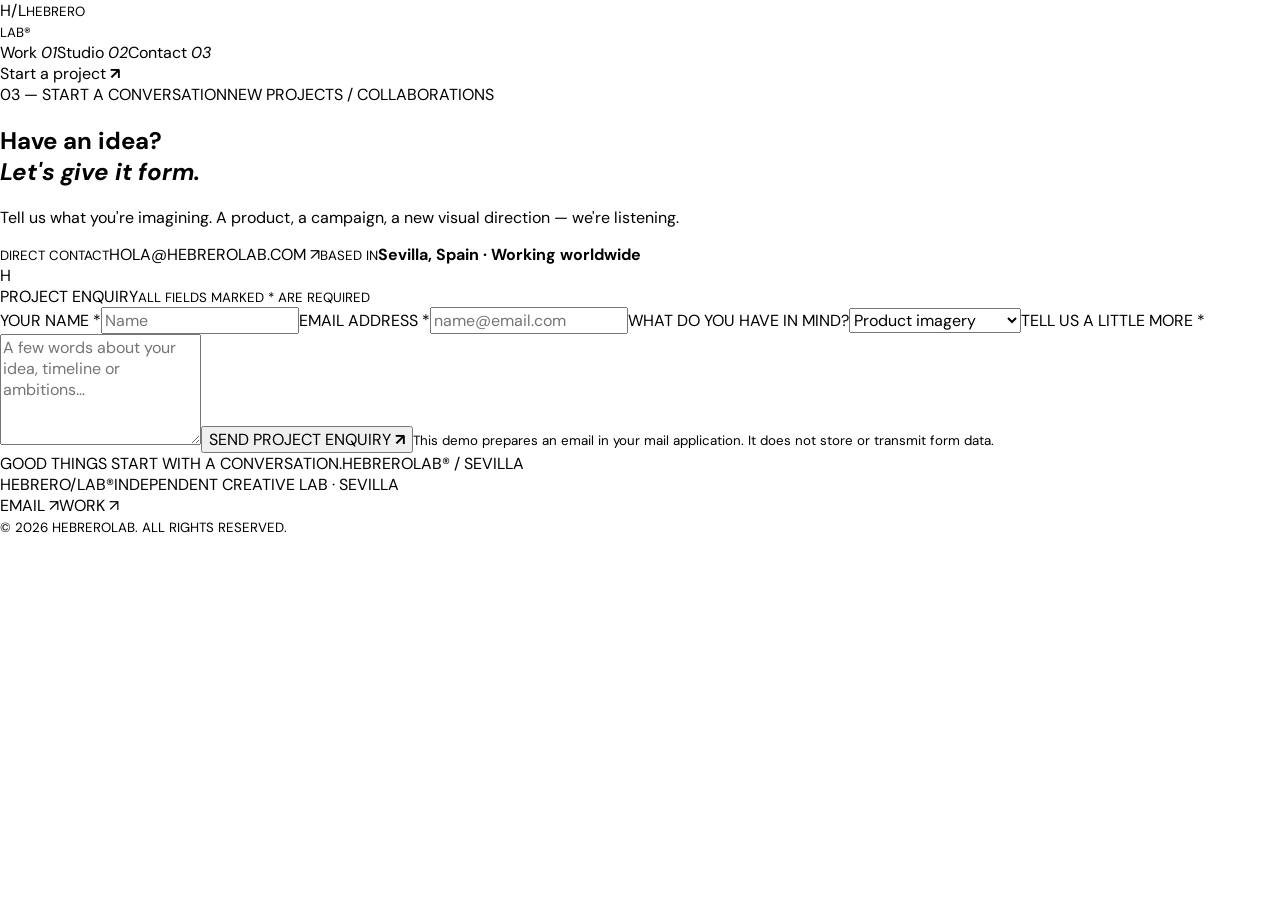
==== commit 75ff4d47: "Redesign contact page — project enquiry" ====
--- a/contact.html
+++ b/contact.html
@@ -1 +1,4 @@
-<!doctype html><html lang="es"><head><meta charset="utf-8"><meta name="viewport" content="width=device-width,initial-scale=1"><title>Contacto — HebreroLab</title><link rel="preconnect" href="https://fonts.googleapis.com"><link href="https://fonts.googleapis.com/css2?family=DM+Mono:wght@400;500&family=DM+Sans:wght@400;500;600;700&family=Instrument+Serif:ital@0;1&display=swap" rel="stylesheet"><link rel="stylesheet" href="assets/styles.css"></head><body><header class="site-header"><a class="brand" href="index.html"><span class="brand-symbol">H<span>/</span>L</span><span class="brand-name">HEBRERO<br>LAB</span></a><nav class="main-nav"><a href="work.html">Work</a><a href="studio.html">Studio</a><a href="contact.html">Contacto</a></nav><a class="header-cta" href="contact.html">Hablemos <span>↗</span></a><button class="menu-toggle" aria-label="Abrir menú"><i></i><i></i></button></header><main class="inner-page"><section class="contact-layout section-pad"><div class="contact-intro"><span class="eyebrow"><i></i> 03 — CONTACT</span><h1>Let's create<br><em>something.</em></h1><p>¿Tienes un producto, una marca o una idea que merece una imagen diferente? Cuéntanoslo.</p><div class="contact-details"><span>EMAIL</span><a href="mailto:hola@hebrerolab.com">HOLA@HEBREROLAB.COM ↗</a><span>LOCATION</span><b>Sevilla, España · Worldwide</b></div></div><form id="contact-form" class="contact-form"><label>Nombre<input name="name" required placeholder="Tu nombre"></label><label>Email<input name="email" type="email" required placeholder="nombre@email.com"></label><label>Tipo de proyecto<select name="subject"><option>Campaña de producto</option><option>Dirección de arte</option><option>Contenido audiovisual</option><option>Colaboración</option><option>Otro</option></select></label><label>Cuéntanos tu idea<textarea name="message" rows="5" required placeholder="¿Qué tienes en mente?"></textarea></label><button type="submit">PREPARAR MENSAJE <b>↗</b></button><small>El formulario abrirá tu aplicación de correo. No almacenamos los datos en esta demo.</small></form></section></main><footer class="site-footer"><a class="footer-brand" href="index.html">HEBRERO<span>/</span>LAB</a><span>ESTUDIO VISUAL INDEPENDIENTE · SEVILLA</span><div><a href="mailto:hola@hebrerolab.com">EMAIL ↗</a><a href="contact.html">CONTACTO ↗</a></div><small>© <span data-year></span> HEBREROLAB. CONCEPT VISUALS & CREATIVE TECHNOLOGY.</small></footer><script src="assets/app.js"></script></body></html>+<!doctype html><html lang="es"><head><meta charset="utf-8"><meta name="viewport" content="width=device-width,initial-scale=1"><meta name="description" content="Start a creative project with HebreroLab."><meta name="theme-color" content="#11110f"><title>Contact — HebreroLab®</title><link rel="preconnect" href="https://fonts.googleapis.com"><link href="https://fonts.googleapis.com/css2?family=DM+Mono:wght@400;500&family=DM+Sans:wght@400;500;600;700&family=Instrument+Serif:ital@0;1&display=swap" rel="stylesheet"><link rel="stylesheet" href="assets/styles.css"></head><body class="hl-v2 hl-inner"><header class="hl-header"><a class="hl-logo" href="index.html"><span>H<span>/</span>L</span><small>HEBRERO<br>LAB®</small></a><nav class="hl-nav"><a href="work.html">Work <i>01</i></a><a href="studio.html">Studio <i>02</i></a><a href="contact.html">Contact <i>03</i></a></nav><a class="hl-header-cta" href="contact.html">Start a project <b>↗</b></a><button class="menu-toggle" aria-label="Abrir menú"><i></i><i></i></button></header><main>
+<section class="v2-contact"><div class="v2-contact-left"><div class="v2-page-kicker"><span>03 — START A CONVERSATION</span><span>NEW PROJECTS / COLLABORATIONS</span></div><h1>Have an idea?<br><em>Let's give it form.</em></h1><p>Tell us what you're imagining. A product, a campaign, a new visual direction — we're listening.</p><div class="v2-contact-direct"><small>DIRECT CONTACT</small><a href="mailto:hola@hebrerolab.com">HOLA@HEBREROLAB.COM ↗</a><small>BASED IN</small><b>Sevilla, Spain · Working worldwide</b></div><div class="v2-contact-orbit" aria-hidden="true"><span>H</span><i></i><b></b></div></div>
+<form id="contact-form" class="v2-contact-form"><div class="v2-form-heading"><span>PROJECT ENQUIRY</span><small>ALL FIELDS MARKED * ARE REQUIRED</small></div><label>YOUR NAME *<input name="name" required placeholder="Name"></label><label>EMAIL ADDRESS *<input name="email" type="email" required placeholder="name@email.com"></label><label>WHAT DO YOU HAVE IN MIND?<select name="subject"><option>Product imagery</option><option>Creative direction</option><option>Campaign / editorial</option><option>Motion / film</option><option>Digital experience</option><option>Collaboration</option><option>Something else</option></select></label><label>TELL US A LITTLE MORE *<textarea name="message" rows="5" required placeholder="A few words about your idea, timeline or ambitions..."></textarea></label><button type="submit">SEND PROJECT ENQUIRY <b>↗</b></button><small class="v2-form-note">This demo prepares an email in your mail application. It does not store or transmit form data.</small></form></section>
+<section class="v2-contact-bottom"><span>GOOD THINGS START WITH A CONVERSATION.</span><span>HEBREROLAB® / SEVILLA</span></section></main><footer class="v2-footer"><a class="v2-footer-logo" href="index.html">HEBRERO<span>/</span>LAB®</a><span>INDEPENDENT CREATIVE LAB · SEVILLA</span><div><a href="mailto:hola@hebrerolab.com">EMAIL ↗</a><a href="work.html">WORK ↗</a></div><small>© <span data-year></span> HEBREROLAB. ALL RIGHTS RESERVED.</small></footer><script src="assets/app.js"></script></body></html>
--- a/assets/styles.css
+++ b/assets/styles.css
@@ -1,7 +1,460 @@
-*{box-sizing:border-box}html{scroll-behavior:smooth}body{margin:0;background:#f1f0eb;color:#171715;font-family:Manrope,Arial,sans-serif;-webkit-font-smoothing:antialiased}a{color:inherit;text-decoration:none}button,input,textarea,select{font:inherit}.loader{position:fixed;inset:0;background:#11110f;color:#f1f0eb;z-index:1000;display:flex;align-items:center;justify-content:center;gap:14px;font:12px "DM Mono",monospace;transition:transform .8s cubic-bezier(.77,0,.18,1)}.loader i{width:34px;height:1px;background:#a8ff5e;animation:loadline 1s infinite alternate}@keyframes loadline{to{width:80px}}.loader.done{transform:translateY(-100%)}.site-header{height:88px;padding:0 4.2vw;display:flex;align-items:center;justify-content:space-between;position:absolute;top:0;left:0;width:100%;z-index:20;color:#f5f4ef;border-bottom:1px solid #ffffff25}.inner-page~.site-footer{}.site-header:has(.active[href="work.html"]),.site-header:has(.active[href="studio.html"]),.site-header:has(.active[href="contact.html"]){position:relative;background:#11110f;color:#f1f0eb;border-bottom:1px solid #ffffff20}.brand{display:flex;align-items:center;gap:10px}.brand-mark{font-size:25px;font-weight:800;letter-spacing:-2px}.brand-mark span,.footer-brand span{color:#b5fa6a}.brand-name{font:8px/1.15 "DM Mono",monospace;letter-spacing:1px}.main-nav{display:flex;gap:38px}.main-nav a,.header-cta{font:10px "DM Mono",monospace;text-transform:uppercase;letter-spacing:.04em}.main-nav a{opacity:.65;transition:opacity .25s}.main-nav a:hover,.main-nav a.active{opacity:1}.main-nav sup{font-size:8px;color:#b5fa6a;margin-left:4px}.header-cta{border:1px solid #ffffff65;padding:12px 17px;border-radius:30px}.header-cta span{margin-left:13px;color:#b5fa6a}.menu-toggle{display:none}.hero{height:min(900px,100svh);min-height:690px;position:relative;background:#242521;color:#f4f3ed;overflow:hidden}.hero-image,.hero-shade{position:absolute;inset:0}.hero-image{background:url('https://images.unsplash.com/photo-1600210492486-724fe5c67fb0?auto=format&fit=crop&w=2200&q=90') center 48%/cover;transform:scale(1.04);animation:heroZoom 2.2s ease-out forwards}.hero-shade{background:linear-gradient(90deg,rgba(9,10,8,.72),rgba(9,10,8,.13) 80%),linear-gradient(0deg,rgba(8,9,7,.55),transparent 55%)}@keyframes heroZoom{to{transform:scale(1)}}.hero-meta{position:absolute;top:116px;left:4.2vw;right:4.2vw;display:flex;justify-content:space-between;font:9px "DM Mono",monospace;letter-spacing:.08em;color:#ffffffb5}.hero-content{position:absolute;left:10vw;bottom:13%;max-width:950px}.eyebrow,.kicker,.section-label,.project-info>span,.filter-row,.work-caption>span,.site-footer>span,.site-footer small,.studio-image>span{font:9px "DM Mono",monospace;letter-spacing:.09em}.eyebrow{color:#b5fa6a;margin-bottom:28px}.hero h1,.page-hero h1{font-size:clamp(68px,10vw,150px);line-height:.88;letter-spacing:-.095em;font-weight:500;margin:0}.hero h1 em,.page-hero h1 em,.manifesto h2 em,.contact-strip h2 em,.closing-cta h2 em{font-family:Georgia,serif;font-weight:400;letter-spacing:-.08em}.hero-bottom{display:flex;align-items:flex-end;justify-content:space-between;width:min(570px,80vw);margin-top:42px}.hero-bottom p{max-width:350px;color:#ffffffc5;font-size:13px;line-height:1.7}.circle-link{width:58px;height:58px;border:1px solid #ffffff9c;border-radius:50%;display:grid;place-items:center;font-size:24px;transition:background .3s,color .3s,transform .3s}.circle-link:hover{background:#b5fa6a;color:#151611;border-color:#b5fa6a;transform:rotate(45deg)}.hero-index{position:absolute;right:4.2vw;bottom:7%;font:10px "DM Mono",monospace}.vertical-note{position:absolute;right:4.2vw;top:48%;writing-mode:vertical-rl;font:8px "DM Mono",monospace;letter-spacing:.16em;color:#ffffffa0}.section-pad{padding:125px 10vw}.section-label{display:flex;justify-content:space-between;color:#77776f;border-bottom:1px solid #c9c8c0;padding-bottom:17px}.intro-grid{display:grid;grid-template-columns:1.35fr .65fr;gap:9vw;padding:70px 0 85px}.intro h2{font-size:clamp(40px,5.5vw,78px);line-height:1.05;letter-spacing:-.075em;font-weight:500;margin:0;max-width:800px}.intro h2 span{font-family:Georgia,serif;font-style:italic;color:#85857b}.intro-copy{align-self:end}.intro-copy p,.page-hero p{font-size:14px;line-height:1.85;color:#66665e}.text-link{display:inline-flex;gap:30px;align-items:center;margin-top:20px;padding-bottom:8px;border-bottom:1px solid #85857b;font:10px "DM Mono",monospace;text-transform:uppercase}.text-link span{color:#789b46}.services-line{display:grid;grid-template-columns:repeat(4,1fr);border-top:1px solid #c9c8c0;padding-top:19px;gap:15px}.services-line div{display:flex;gap:16px;align-items:center}.services-line b{font:9px "DM Mono",monospace;color:#8b8b80}.services-line span{font-size:11px}.featured{background:#e5e4de}.section-heading{display:flex;justify-content:space-between;align-items:flex-end;margin-bottom:48px}.section-heading h2,.closing-cta h2{font-size:clamp(42px,6vw,82px);letter-spacing:-.08em;line-height:.98;font-weight:500;margin:18px 0 0}.dot{color:#89b650}.kicker{color:#85857c}.section-heading .text-link{margin:0}.project-grid{display:grid;grid-template-columns:1.15fr .85fr;gap:20px}.project-card{height:390px;position:relative;overflow:hidden;color:#fff;background:#555}.project-large{grid-row:span 2;height:800px}.project-image,.project-overlay{position:absolute;inset:0}.project-image{background-position:center;background-size:cover;transition:transform .8s cubic-bezier(.2,.7,.2,1)}.project-card:hover .project-image{transform:scale(1.055)}.image-one{background-image:url('https://images.unsplash.com/photo-1600607687939-ce8a6c25118c?auto=format&fit=crop&w=1400&q=85')}.image-two{background-image:url('https://images.unsplash.com/photo-1600210492486-724fe5c67fb0?auto=format&fit=crop&w=1200&q=85')}.image-three{background-image:url('https://images.unsplash.com/photo-1600566753086-00f18fb6b3ea?auto=format&fit=crop&w=1200&q=85')}.image-four{background-image:url('https://images.unsplash.com/photo-1616486338812-3dadae4b4ace?auto=format&fit=crop&w=1200&q=85')}.project-overlay{background:linear-gradient(0deg,#10110ec9,transparent 55%)}.project-info{position:absolute;bottom:27px;left:30px;right:30px}.project-info>span{font-size:8px;color:#ffffffb9}.project-info h3{font-size:30px;letter-spacing:-.06em;font-weight:500;margin:10px 0 0}.project-arrow{position:absolute;right:0;bottom:0;font-size:25px}.manifesto{height:650px;position:relative;background:#1a1c18;color:#f3f1e9;display:flex;align-items:center;overflow:hidden}.manifesto-bg{position:absolute;inset:0;background:linear-gradient(90deg,#11130edb,#11130e50),url('https://images.unsplash.com/photo-1600607687920-4e2a09cf159d?auto=format&fit=crop&w=2000&q=85') center/cover;opacity:.8}.manifesto-content{position:relative;margin-left:14vw}.manifesto h2{font-size:clamp(55px,8vw,110px);font-weight:500;letter-spacing:-.09em;line-height:.94;margin:28px 0 42px}.button-light{display:inline-flex;gap:40px;align-items:center;padding:16px 22px;background:#b5fa6a;color:#171914;border-radius:40px;font:10px "DM Mono",monospace;text-transform:uppercase;transition:transform .25s,background .25s}.button-light:hover{transform:translateY(-4px);background:#d0ff9c}.contact-strip{padding-top:95px;padding-bottom:95px}.contact-strip-row{display:flex;justify-content:space-between;align-items:center}.contact-strip h2{font-size:clamp(55px,8vw,110px);letter-spacing:-.09em;font-weight:500;margin:25px 0 0}.circle-link.dark{border-color:#aaa;color:#171715}.site-footer{background:#11110f;color:#f2f1eb;padding:55px 4.2vw 25px;display:grid;grid-template-columns:1fr 1fr 1fr;align-items:center;gap:35px}.footer-brand{font-size:24px;font-weight:800;letter-spacing:-.08em}.site-footer>span,.site-footer small{color:#8c8d83;font-size:8px}.site-footer>div{display:flex;justify-content:flex-end;gap:24px;font:9px "DM Mono",monospace}.site-footer small{grid-column:1/-1;border-top:1px solid #ffffff25;padding-top:20px}.inner-page{background:#f1f0eb}.page-hero{background:#11110f;color:#f2f1eb;padding-top:145px;padding-bottom:100px}.page-hero h1{font-size:clamp(75px,12vw,155px);margin:48px 0 32px}.page-hero p{max-width:440px;color:#b2b2a9;margin-left:40vw}.work-list{padding-top:65px}.filter-row{display:flex;justify-content:space-between;align-items:center;color:#77776f;padding-bottom:22px;border-bottom:1px solid #c9c8c0}.filters{display:flex;gap:20px}.filter{border:0;background:none;color:#77776f;font:9px "DM Mono",monospace;cursor:pointer;padding:5px}.filter.active,.filter:hover{color:#171715;border-bottom:1px solid #91b95d}.work-grid{display:grid;grid-template-columns:1fr 1fr;gap:55px 22px;padding-top:35px}.work-visual{height:390px;background-position:center;background-size:cover;transition:transform .6s}.work-item{overflow:hidden}.work-item:hover .work-visual{transform:scale(1.02)}.work-caption{display:grid;grid-template-columns:1fr auto;gap:8px;padding-top:18px}.work-caption>span{color:#7a7a71;font-size:8px}.work-caption h2{grid-column:1/-1;font-size:30px;font-weight:500;letter-spacing:-.06em;margin:0}.closing-cta{background:#191a16;color:#f2f1eb}.closing-cta h2{margin:30px 0 38px}.studio-image{height:560px;position:relative;background:#333}.studio-photo{position:absolute;inset:0;background:url('https://images.unsplash.com/photo-1600607687939-ce8a6c25118c?auto=format&fit=crop&w=2000&q=90') center/cover}.studio-image>span{position:absolute;bottom:28px;left:10vw;color:#fff}.studio-principles{padding-top:100px}.principle{display:grid;grid-template-columns:80px 1fr 30px;gap:20px;padding:36px 0;border-bottom:1px solid #c9c8c0;align-items:start}.principle>span,.principle>b{font:10px "DM Mono",monospace;color:#8c8c81}.principle h2{font-size:34px;font-weight:500;letter-spacing:-.06em;margin:0 0 10px}.principle p{font-size:13px;color:#6e6e65;max-width:500px;line-height:1.7;margin:0}.contact-page{background:#11110f;color:#f1f0eb;display:grid;grid-template-columns:1fr .8fr;gap:10vw;padding-top:145px;padding-bottom:130px;min-height:80vh}.contact-intro h1{font-size:clamp(60px,8vw,105px);line-height:.92;letter-spacing:-.09em;font-weight:500;margin:40px 0}.contact-intro>p{max-width:400px;color:#aaa99f;line-height:1.8;font-size:13px}.contact-details{display:grid;gap:10px;margin-top:65px}.contact-details span{font:8px "DM Mono",monospace;color:#8d8d82;margin-top:12px}.contact-details a,.contact-details b{font:10px "DM Mono",monospace;font-weight:400}.contact-form{padding-top:65px}.contact-form label{display:block;font:9px "DM Mono",monospace;color:#a7a79d;margin-bottom:25px}.contact-form input,.contact-form textarea,.contact-form select{display:block;width:100%;border:0;border-bottom:1px solid #55564f;background:transparent;color:#f1f0eb;padding:15px 0;outline:none;font:13px Manrope,sans-serif;border-radius:0}.contact-form select option{color:#111}.contact-form input:focus,.contact-form textarea:focus{border-color:#b5fa6a}.contact-form textarea{resize:vertical}.submit-button{border:0;border-radius:30px;background:#b5fa6a;color:#171914;padding:15px 22px;font:10px "DM Mono",monospace;text-transform:uppercase;cursor:pointer}.submit-button span{margin-left:25px}.form-note{font-size:10px;color:#88897f;line-height:1.6}.reveal{opacity:0;transform:translateY(25px);transition:opacity .8s,transform .8s}.reveal.visible{opacity:1;transform:none}
-@media(max-width:800px){.site-header{height:72px;padding:0 6vw}.main-nav{display:none;position:absolute;top:72px;left:0;right:0;background:#11110f;padding:30px 6vw;flex-direction:column;gap:25px}.main-nav.open{display:flex}.main-nav a{font-size:13px}.menu-toggle{display:flex;flex-direction:column;gap:6px;background:none;border:0;padding:10px}.menu-toggle span{display:block;width:23px;height:1px;background:currentColor}.header-cta{display:none}.hero{min-height:680px;height:94svh}.hero-meta{top:95px;left:6vw;right:6vw;font-size:7px}.hero-content{left:7vw;bottom:13%}.hero h1{font-size:clamp(62px,15vw,105px)}.hero-bottom{width:85vw;margin-top:28px}.hero-bottom p{font-size:11px;max-width:260px}.circle-link{width:48px;height:48px}.vertical-note{display:none}.section-pad{padding:80px 7vw}.section-label{font-size:7px}.intro-grid{grid-template-columns:1fr;gap:25px;padding:45px 0 55px}.intro h2{font-size:clamp(42px,10vw,65px)}.intro-copy p{font-size:12px}.services-line{grid-template-columns:1fr 1fr;row-gap:20px}.services-line span{font-size:10px}.section-heading{display:block}.section-heading h2{font-size:50px}.section-heading .text-link{margin-top:25px}.project-grid{grid-template-columns:1fr;gap:15px}.project-large{height:470px;grid-row:auto}.project-card{height:340px}.manifesto{height:530px}.manifesto-content{margin-left:7vw;margin-right:7vw}.manifesto h2{font-size:65px}.contact-strip h2{font-size:62px}.site-footer{grid-template-columns:1fr 1fr;padding:45px 7vw 22px}.site-footer>span{display:none}.site-footer>div{gap:13px}.site-footer small{font-size:7px}.page-hero{padding-top:110px;padding-bottom:75px}.page-hero h1{font-size:clamp(68px,15vw,110px);margin:40px 0 25px}.page-hero p{margin-left:10vw;font-size:12px}.work-list{padding-top:45px}.filter-row{display:block}.filters{margin-top:15px;gap:8px;flex-wrap:wrap}.filter{padding:6px}.work-grid{grid-template-columns:1fr;gap:35px}.work-visual{height:320px}.studio-image{height:370px}.principle{grid-template-columns:35px 1fr 20px;gap:12px;padding:28px 0}.principle h2{font-size:27px}.contact-page{grid-template-columns:1fr;gap:25px;padding-top:110px;padding-bottom:80px}.contact-intro h1{font-size:68px}.contact-form{padding-top:20px}}
-
-/* HEBREROLAB 3D EXPERIENCE */
-.lab-home{background:#10110f;color:#f0f0e9}.lab-header{height:86px;position:absolute;z-index:30;top:0;left:0;width:100%;padding:0 5vw;display:flex;align-items:center;justify-content:space-between;border-bottom:1px solid #ffffff24;color:#f3f2eb}.lab-logo{display:flex;align-items:center;gap:11px}.lab-logo>span{font-size:26px;font-weight:800;letter-spacing:-3px}.logo-slash{color:#c5f28a}.lab-logo small{font:8px/1.15 'DM Mono',monospace;letter-spacing:1px}.lab-nav{display:flex;gap:38px}.lab-nav a,.lab-contact{font:9px 'DM Mono',monospace;letter-spacing:.07em;text-transform:uppercase;color:#bdbfb5;transition:color .25s}.lab-nav a:hover,.lab-nav .is-active{color:#fff}.lab-nav sup{font-size:7px;color:#b5d98a;margin-left:4px}.lab-contact{border:1px solid #ffffff55;padding:12px 17px;border-radius:30px;color:#f3f2eb}.lab-contact span{color:#c5f28a;margin-left:14px}.lab-menu{display:none}.lab-hero{height:100svh;min-height:720px;position:relative;overflow:hidden;background:#171a17}.three-stage{position:absolute;inset:0 0 0 28%;z-index:1;cursor:grab}.three-stage:active{cursor:grabbing}.three-stage canvas{display:block;width:100%;height:100%}.scene-vignette{position:absolute;inset:0;z-index:2;pointer-events:none;background:linear-gradient(90deg,#10120ff2 0%,#10120fce 24%,#10120f26 62%,#10120f45 100%),linear-gradient(0deg,#10110f 0%,transparent 22%,transparent 78%,#10110f75 100%)}.hero-topline{position:absolute;z-index:4;top:116px;left:5vw;right:5vw;display:flex;justify-content:space-between;color:#a6a99d;font:8px 'DM Mono',monospace;letter-spacing:.1em}.hero-copy{position:absolute;z-index:5;left:10vw;top:28%;max-width:610px}.lab-kicker{font:9px 'DM Mono',monospace;letter-spacing:.13em;color:#c5f28a;display:flex;align-items:center;gap:12px}.lab-kicker span{width:23px;height:1px;background:#c5f28a}.hero-copy h1{font-size:clamp(76px,9.3vw,142px);line-height:.86;letter-spacing:-.095em;font-weight:500;margin:32px 0}.hero-copy h1 em,.intro-statement h2 em,.work-heading h2 em,.lab-manifesto h2 em{font-family:Georgia,serif;font-weight:400;letter-spacing:-.08em}.hero-description{max-width:350px;color:#b2b5aa;font-size:12px;line-height:1.9}.hero-discover{display:flex;align-items:center;gap:28px;margin-top:48px;font:8px 'DM Mono',monospace;letter-spacing:.1em}.hero-discover b{width:36px;height:36px;border:1px solid #b5d98a77;border-radius:50%;display:grid;place-items:center;color:#c5f28a;font-size:15px}.scene-caption{position:absolute;z-index:5;bottom:35px;left:5vw;right:5vw;display:flex;justify-content:space-between;color:#93988d;font:8px 'DM Mono',monospace;letter-spacing:.1em}.caption-index{color:#c5f28a}.scene-controls{position:absolute;z-index:5;right:5vw;bottom:86px;display:flex;align-items:center;gap:9px}.drag-indicator{font:8px 'DM Mono',monospace;color:#c5c8bd;letter-spacing:.08em;margin-right:12px}.drag-indicator i{display:inline-block;width:7px;height:7px;border:1px solid #c5f28a;border-radius:50%;margin-right:8px}.scene-controls button{width:34px;height:34px;border-radius:50%;border:1px solid #ffffff50;background:#10110f66;color:#f2f2eb;cursor:pointer;font-size:16px}.scene-controls button:hover{background:#c5f28a;color:#10110f}.scene-loading{position:absolute;z-index:8;right:5vw;top:48%;display:flex;align-items:center;gap:12px;font:8px 'DM Mono',monospace;letter-spacing:.1em;color:#dce2d4;transition:opacity .5s}.scene-loading i{width:28px;height:1px;background:#c5f28a;animation:sceneLoad .7s ease-in-out infinite alternate}.scene-loading.is-hidden{opacity:0;pointer-events:none}@keyframes sceneLoad{to{width:65px}}.lab-intro,.lab-work{padding:110px 10vw;background:#e9e9e1;color:#171914}.lab-section-index{display:flex;justify-content:space-between;border-bottom:1px solid #c6c8bd;padding-bottom:17px;font:8px 'DM Mono',monospace;letter-spacing:.1em;color:#6e7268}.intro-statement{display:grid;grid-template-columns:1.3fr .7fr;gap:8vw;padding:76px 0 90px}.intro-statement h2,.work-heading h2{font-size:clamp(44px,6vw,82px);line-height:1.02;letter-spacing:-.08em;font-weight:500;margin:0}.intro-statement h2 em{color:#777e70}.intro-aside{align-self:end}.intro-aside p{font-size:12px;line-height:1.9;color:#62665d;max-width:350px}.intro-aside a,.work-heading>a,.lab-manifesto>a{display:inline-flex;gap:25px;align-items:center;margin-top:20px;font:8px 'DM Mono',monospace;letter-spacing:.08em;border-bottom:1px solid #8c9185;padding-bottom:10px}.intro-aside a b,.work-heading>a b,.lab-manifesto>a b{color:#718d50}.lab-capabilities{display:grid;grid-template-columns:repeat(4,1fr);border-top:1px solid #c6c8bd;padding-top:20px;gap:20px}.lab-capabilities div{display:flex;gap:15px;font:9px 'DM Mono',monospace}.lab-capabilities small{color:#7d8d69}.lab-work{background:#dfe0d8;padding-top:105px;padding-bottom:130px}.work-heading{display:flex;justify-content:space-between;align-items:end;padding:70px 0 48px}.work-heading h2 em{color:#79816f}.work-heading>a{margin:0 0 8px}.lab-project-grid{display:grid;grid-template-columns:1.15fr .85fr;gap:22px}.lab-project{display:block}.project-art{height:510px;position:relative;overflow:hidden;background:#242a25}.art-label{position:absolute;top:22px;left:24px;color:#d0d6c8;font:8px 'DM Mono',monospace;letter-spacing:.1em}.art-architecture{background:radial-gradient(ellipse at 50% 70%,#72796b 0%,#343c34 45%,#202720 100%)}.art-building{position:absolute;width:62%;height:52%;left:19%;bottom:13%;transform:perspective(700px) rotateX(7deg) rotateY(-20deg);border:1px solid #d2d7c7;background:linear-gradient(135deg,#b4b6a5aa,#59645755);box-shadow:22px 22px 0 #171d18aa,0 0 60px #b5c4a233}.art-building i{position:absolute;top:0;bottom:0;width:1px;background:#d2d7c777}.art-building i:nth-child(1){left:25%}.art-building i:nth-child(2){left:50%}.art-building i:nth-child(3){left:75%}.art-building i:nth-child(4){left:100%}.art-building b{position:absolute;left:0;right:0;top:28%;height:1px;background:#d2d7c777}.art-object{background:radial-gradient(ellipse at center,#7c786a,#33372f 55%,#20231f)}.orbital{position:absolute;width:220px;height:220px;left:50%;top:52%;transform:translate(-50%,-50%);border:1px solid #d3d2b7;border-radius:50%;box-shadow:0 0 70px #d4d1b522,inset 0 0 50px #d4d1b522;animation:orbit 18s linear infinite}.orbital:before,.orbital:after{content:'';position:absolute;inset:25px;border:1px solid #c6c5ae88;border-radius:50%;transform:rotateX(65deg) rotateZ(35deg)}.orbital:after{inset:-20px;transform:rotateX(70deg) rotateZ(-35deg)}.orbital i{position:absolute;width:90px;height:90px;left:64px;top:64px;border-radius:50%;background:linear-gradient(135deg,#e1d7b5,#777b68 60%,#353d34);box-shadow:20px 20px 50px #141813}.orbital b{position:absolute;width:12px;height:12px;background:#d7eead;border-radius:50%;top:10px;left:100px;box-shadow:0 0 20px #d7eead}@keyframes orbit{to{transform:translate(-50%,-50%) rotate(360deg)}}.lab-project-meta{display:flex;flex-direction:column;gap:10px;padding-top:17px}.lab-project-meta span{font:8px 'DM Mono',monospace;color:#74796e;letter-spacing:.1em}.lab-project-meta b{font-size:23px;font-weight:500;letter-spacing:-.05em}.lab-manifesto{position:relative;overflow:hidden;background:#151a15;color:#f0f1e9;padding:130px 12vw 145px}.lab-manifesto>span{font:8px 'DM Mono',monospace;letter-spacing:.12em;color:#b5d98a}.lab-manifesto h2{position:relative;z-index:2;font-size:clamp(55px,8vw,112px);font-weight:500;letter-spacing:-.09em;line-height:.95;margin:48px 0}.lab-manifesto h2 em{color:#b5c5a3}.lab-manifesto>a{position:relative;z-index:2;color:#e8eadf;border-color:#6d7568}.manifesto-orbit{position:absolute;width:540px;height:540px;border:1px solid #a7c38c2c;border-radius:50%;right:5%;top:-15%;box-shadow:0 0 0 45px #a7c38c09,0 0 0 100px #a7c38c07}.lab-footer{background:#0d0f0d;color:#e9eae2;padding:42px 5vw 25px;display:grid;grid-template-columns:1fr 1fr 1fr;align-items:center;gap:28px}.lab-footer>span,.lab-footer>small{font:8px 'DM Mono',monospace;color:#858b7f}.lab-footer>div{display:flex;justify-content:flex-end;gap:22px;font:8px 'DM Mono',monospace}.lab-footer>small{grid-column:1/-1;border-top:1px solid #ffffff22;padding-top:20px}
-@media(max-width:800px){.lab-header{height:72px;padding:0 6vw}.lab-nav{display:none;position:absolute;top:72px;left:0;right:0;background:#10110f;padding:28px 7vw;flex-direction:column;gap:25px}.lab-nav.open{display:flex}.lab-nav a{font-size:12px}.lab-contact{display:none}.lab-menu{display:flex;flex-direction:column;gap:6px;background:none;border:0}.lab-menu i{width:23px;height:1px;background:#eee}.lab-hero{min-height:720px;height:94svh}.three-stage{inset:12% -18% 0 5%;opacity:.86}.scene-vignette{background:linear-gradient(90deg,#10120fe8,#10120f55 75%),linear-gradient(0deg,#10110f 0%,transparent 35%,#10110f77 100%)}.hero-topline{top:95px;left:6vw;right:6vw;font-size:6px}.hero-copy{left:7vw;top:27%;max-width:90vw}.hero-copy h1{font-size:clamp(68px,16vw,105px);margin:25px 0}.hero-description{max-width:280px;font-size:11px}.hero-discover{margin-top:30px}.scene-caption{left:7vw;right:7vw;bottom:22px;font-size:6px}.scene-caption span:last-child{display:none}.scene-controls{right:7vw;bottom:65px}.drag-indicator{font-size:6px}.scene-loading{right:7vw;top:52%;font-size:7px}.lab-intro,.lab-work{padding:75px 7vw}.lab-section-index{font-size:6px}.intro-statement{grid-template-columns:1fr;gap:24px;padding:50px 0 60px}.intro-statement h2,.work-heading h2{font-size:clamp(42px,10vw,64px)}.intro-aside p{font-size:11px}.lab-capabilities{grid-template-columns:1fr 1fr;row-gap:20px}.lab-capabilities div{font-size:8px}.work-heading{display:block;padding:50px 0 35px}.work-heading>a{margin-top:25px}.lab-project-grid{grid-template-columns:1fr;gap:35px}.project-art{height:370px}.lab-project-meta b{font-size:20px}.lab-manifesto{padding:90px 7vw 100px}.lab-manifesto h2{font-size:clamp(52px,12vw,75px);margin:38px 0}.manifesto-orbit{width:300px;height:300px;right:-25%;top:15%}.lab-footer{grid-template-columns:1fr 1fr;padding:35px 7vw 20px}.lab-footer>span{display:none}.lab-footer>div{gap:12px;font-size:7px}.lab-footer>small{font-size:7px}}
-@media(prefers-reduced-motion:reduce){.orbital{animation:none}.scene-loading i{animation:none}}
+*{box-sizing:border-box}html{scroll-behavior:smooth}body{margin:0;background:#f0efe9;color:#171714;font-family:'DM Sans',sans-serif;-webkit-font-smoothing:antialiased}a{color:inherit;text-decoration:none}button,input,textarea,select{font:inherit}.site-header{height:86px;padding:0 5vw;position:absolute;top:0;left:0;width:100%;z-index:20;display:flex;align-items:center;justify-content:space-between;color:#f7f5ef;border-bottom:1px solid #ffffff35}.brand{display:flex;align-items:center;gap:10px}.brand-symbol{font-size:26px;font-weight:700;letter-spacing:-3px}.brand-symbol span,.footer-brand span{color:#d7ef9b}.brand-name{font:8px/1.2 'DM Mono',monospace;letter-spacing:1px}.main-nav{display:flex;gap:38px}.main-nav a,.header-cta{font:9px 'DM Mono',monospace;text-transform:uppercase;letter-spacing:.09em}.main-nav a{color:#e2e1d9b5;transition:color .25s}.main-nav a:hover{color:white}.header-cta{border:1px solid #ffffff75;padding:12px 17px;border-radius:30px}.header-cta span{color:#d7ef9b;margin-left:16px}.menu-toggle{display:none;background:none;border:0}.hero{height:100svh;min-height:720px;position:relative;overflow:hidden;background:#171714;color:#f5f4ee}.hero-image,.hero-overlay{position:absolute;inset:0}.hero-image{background-size:cover;background-position:center 46%;transform:scale(1.045);animation:heroReveal 2s cubic-bezier(.2,.7,.2,1) forwards}.hero-overlay{background:linear-gradient(90deg,#0c0d0be8 0%,#0c0d0b99 38%,#0c0d0b1c 100%),linear-gradient(0deg,#0c0d0b9c 0%,transparent 32%,#0c0d0b55 100%)}@keyframes heroReveal{to{transform:scale(1)}}.hero-meta{position:absolute;top:116px;left:5vw;right:5vw;display:flex;justify-content:space-between;font:8px 'DM Mono',monospace;letter-spacing:.12em;color:#ffffffa8}.hero-copy{position:absolute;left:10vw;top:27%;max-width:760px}.eyebrow{display:flex;align-items:center;gap:12px;font:9px 'DM Mono',monospace;letter-spacing:.13em;color:#d7ef9b}.eyebrow i{width:23px;height:1px;background:#d7ef9b}.hero h1,.page-intro h1,.contact-intro h1{font-size:clamp(76px,10vw,148px);line-height:.87;letter-spacing:-.09em;font-weight:500;margin:34px 0}.hero h1 em,.intro-grid h2 em,.featured-head h2 em,.process-layout h2 em,.closing-copy h2 em,.page-intro h1 em,.work-cta h2 em,.studio-statement h2 em,.contact-intro h1 em{font-family:'Instrument Serif',serif;font-weight:400;letter-spacing:-.055em}.hero-lead{max-width:390px;color:#d3d1c8;font-size:13px;line-height:1.8}.text-cta{display:inline-flex;align-items:center;gap:30px;margin-top:34px;padding-bottom:12px;border-bottom:1px solid #ffffff7a;font:8px 'DM Mono',monospace;letter-spacing:.12em}.text-cta b{color:#d7ef9b;font-size:15px}.hero-bottom{position:absolute;left:5vw;right:5vw;bottom:28px;display:flex;justify-content:space-between;align-items:center;color:#ffffffa2;font:8px 'DM Mono',monospace;letter-spacing:.1em}.hero-bottom a{width:34px;height:34px;border:1px solid #ffffff6b;border-radius:50%;display:grid;place-items:center;color:#d7ef9b;font-size:16px}.ticker{overflow:hidden;background:#d7e8bd;color:#20251b;padding:17px 0;white-space:nowrap}.ticker div{width:max-content;font:9px 'DM Mono',monospace;letter-spacing:.12em;animation:tickerMove 34s linear infinite}.ticker b{padding:0 28px;color:#6b8250}@keyframes tickerMove{to{transform:translateX(-50%)}}.section-pad{padding:105px 10vw}.section-top{display:flex;justify-content:space-between;border-bottom:1px solid #c7c6bd;padding-bottom:15px;color:#77776d;font:8px 'DM Mono',monospace;letter-spacing:.12em}.intro-grid{display:grid;grid-template-columns:1.35fr .65fr;gap:8vw;padding:75px 0 80px}.intro-grid h2,.featured-head h2,.process-layout h2,.studio-statement h2{font-size:clamp(44px,6.2vw,86px);line-height:1.02;letter-spacing:-.075em;font-weight:500;margin:0}.intro-grid h2 em,.featured-head h2 em{color:#7d806e}.intro-copy{align-self:end}.intro-copy p,.studio-statement p{font-size:13px;line-height:1.9;color:#696b60}.underlined-link{display:inline-flex;gap:28px;align-items:center;margin-top:18px;border-bottom:1px solid #9c9d90;padding-bottom:10px;font:8px 'DM Mono',monospace;letter-spacing:.1em}.underlined-link b{color:#718a53}.capability-row{display:grid;grid-template-columns:repeat(4,1fr);gap:15px;border-top:1px solid #c7c6bd;padding-top:18px;font:8px 'DM Mono',monospace;color:#686b60;letter-spacing:.04em}.featured{background:#e6e5dd}.featured-head{display:flex;justify-content:space-between;align-items:end;padding:65px 0 40px}.featured-head .underlined-link{margin-bottom:8px}.feature-grid{display:grid;grid-template-columns:1.2fr .8fr;gap:35px 22px}.feature-large{grid-row:span 2}.feature-image{height:360px;background-size:cover;background-position:center;position:relative;overflow:hidden;transition:transform .8s}.feature-large .feature-image{height:760px}.feature-card:hover .feature-image{background-size:cover}.feature-image:after{content:'';position:absolute;inset:0;background:linear-gradient(0deg,#090a08a6,transparent 35%)}.image-index{position:absolute;z-index:2;top:20px;left:20px;color:#fff;font:8px 'DM Mono',monospace;letter-spacing:.12em}.image-arrow{position:absolute;z-index:2;right:18px;bottom:18px;width:36px;height:36px;border:1px solid #ffffff9a;border-radius:50%;display:grid;place-items:center;color:white;transition:background .25s}.feature-card:hover .image-arrow{background:#d7ef9b;color:#161914}.feature-caption{display:flex;justify-content:space-between;gap:15px;padding-top:14px}.feature-caption small,.feature-caption>span{font:7px 'DM Mono',monospace;color:#77786e;letter-spacing:.08em}.feature-caption h3{font-size:22px;font-weight:500;letter-spacing:-.05em;margin:7px 0 0}.feature-caption>span{padding-top:4px;text-align:right}.image-disclaimer{font:8px 'DM Mono',monospace;color:#818277;line-height:1.7;margin-top:28px}.process{background:#171916;color:#f0f0e9}.process .section-top{border-color:#ffffff2c;color:#9b9d91}.process-layout{display:grid;grid-template-columns:.8fr 1.2fr;gap:9vw;padding-top:75px}.process-layout h2{font-size:clamp(52px,6.4vw,88px)}.process-layout h2 em{color:#c1d6a3}.process-steps article,.services article{display:grid;grid-template-columns:36px 1fr 20px;gap:18px;align-items:start;border-bottom:1px solid #ffffff2a;padding:22px 0}.process-steps article:first-child{padding-top:0}.process-steps article>span,.services article>span{font:9px 'DM Mono',monospace;color:#b5d08e}.process-steps h3,.services h3{font-size:18px;font-weight:500;margin:0 0 8px}.process-steps p,.services p{max-width:420px;color:#a5a79d;font-size:11px;line-height:1.8;margin:0}.process-steps article>b,.services article>b{color:#d7ef9b;font-weight:400}.closing{height:620px;position:relative;overflow:hidden;background:#151712;color:white}.closing-image,.closing-shade{position:absolute;inset:0}.closing-image{background-size:cover;background-position:center 46%}.closing-shade{background:#0b0d0bb8}.closing-copy{position:absolute;left:10vw;top:50%;transform:translateY(-50%)}.closing-copy>span,.work-cta>span{font:8px 'DM Mono',monospace;letter-spacing:.13em;color:#d7ef9b}.closing-copy h2,.work-cta h2{font-size:clamp(54px,7vw,100px);line-height:.95;font-weight:500;letter-spacing:-.08em;margin:38px 0}.closing-copy h2 em{color:#c6d7b0}.closing-copy>a,.work-cta>a{display:inline-flex;gap:25px;border-bottom:1px solid #ffffff8c;padding-bottom:12px;font:8px 'DM Mono',monospace;letter-spacing:.1em}.closing-copy>a b{color:#d7ef9b}.site-footer{background:#11120f;color:#f1f1e9;padding:40px 5vw 22px;display:grid;grid-template-columns:1fr 1fr 1fr;align-items:center;gap:26px}.footer-brand{font-size:20px;font-weight:700;letter-spacing:-1px}.site-footer>span,.site-footer small{font:8px 'DM Mono',monospace;color:#8e9185;letter-spacing:.08em}.site-footer>div{display:flex;justify-content:flex-end;gap:22px;font:8px 'DM Mono',monospace}.site-footer small{grid-column:1/-1;border-top:1px solid #ffffff26;padding-top:18px}.page-intro{padding-top:165px;padding-bottom:85px;background:#171916;color:#f4f3ed}.page-intro h1{margin:52px 0 25px}.page-intro p{max-width:480px;margin-left:20vw;color:#c0c1b8;font-size:13px;line-height:1.9}.work-section{padding-top:45px}.work-toolbar{display:flex;justify-content:space-between;align-items:center;border-bottom:1px solid #c7c6bd;padding-bottom:18px;font:8px 'DM Mono',monospace;color:#77786e;letter-spacing:.1em}.filters{display:flex;gap:22px}.filter{border:0;background:none;padding:5px 0;color:#7b7c72;font:8px 'DM Mono',monospace;text-transform:uppercase;cursor:pointer}.filter.active,.filter:hover{color:#1b1d17;border-bottom:1px solid #778e55}.work-gallery{display:grid;grid-template-columns:1fr 1fr;gap:50px 22px;padding-top:35px}.work-card:first-child{grid-row:span 2}.work-photo{height:430px;display:block;background-size:cover;background-position:center;position:relative;overflow:hidden}.work-card:first-child .work-photo{height:900px}.work-photo:after{content:'';position:absolute;inset:0;background:linear-gradient(0deg,#0007,transparent 40%)}.work-photo span,.work-photo b{position:absolute;z-index:2;color:white}.work-photo span{top:20px;left:20px;font:8px 'DM Mono',monospace;letter-spacing:.1em}.work-photo b{bottom:18px;right:18px;width:35px;height:35px;border:1px solid #ffffff9a;border-radius:50%;display:grid;place-items:center;font-weight:400}.work-info{display:flex;justify-content:space-between;padding-top:14px}.work-info small,.work-info>span{font:8px 'DM Mono',monospace;color:#77786e;letter-spacing:.08em}.work-info h2{font-size:23px;font-weight:500;letter-spacing:-.05em;margin:7px 0}.image-disclaimer{max-width:700px}.work-cta{background:#171916;color:#f4f3ed;padding:105px 10vw}.work-cta h2{font-size:clamp(55px,7vw,94px)}.work-cta h2 em{color:#c6d7b0}.studio-statement{display:grid;grid-template-columns:1fr 1fr;gap:8vw;align-items:center}.studio-image{height:580px;background-size:cover;background-position:center}.studio-statement h2{font-size:clamp(42px,5vw,68px);margin:30px 0}.services{background:#171916;color:#f4f3ed}.services .section-top{border-color:#ffffff2c;color:#9b9d91;margin-bottom:40px}.services article{border-color:#ffffff2c;padding:28px 0}.services p{color:#aaaca2}.contact-layout{padding-top:165px;background:#171916;color:#f3f3eb;display:grid;grid-template-columns:1fr 1fr;gap:10vw;min-height:calc(100vh - 180px)}.contact-intro h1{font-size:clamp(66px,8vw,110px);margin:48px 0 25px}.contact-intro>p{max-width:380px;color:#b4b6ab;font-size:13px;line-height:1.9}.contact-details{display:grid;gap:10px;margin-top:65px}.contact-details span{font:8px 'DM Mono',monospace;color:#9c9f92;letter-spacing:.1em;margin-top:12px}.contact-details a,.contact-details b{font:10px 'DM Mono',monospace;font-weight:400}.contact-form{padding-top:35px}.contact-form label{display:block;margin-bottom:25px;font:8px 'DM Mono',monospace;color:#a7aa9d;letter-spacing:.06em}.contact-form input,.contact-form textarea,.contact-form select{display:block;width:100%;border:0;border-bottom:1px solid #56594e;background:transparent;color:#f4f3eb;padding:15px 0;outline:none;font:13px 'DM Sans',sans-serif;border-radius:0}.contact-form select option{color:#111}.contact-form input:focus,.contact-form textarea:focus{border-color:#d7ef9b}.contact-form textarea{resize:vertical}.contact-form button{border:0;border-radius:30px;background:#d7ef9b;color:#171914;padding:15px 22px;font:8px 'DM Mono',monospace;letter-spacing:.08em;cursor:pointer}.contact-form button b{margin-left:30px}.contact-form>small{display:block;color:#898c80;font-size:9px;line-height:1.7;margin-top:15px}
+@media(max-width:800px){.site-header{height:72px;padding:0 6vw}.main-nav{display:none;position:absolute;top:72px;left:0;right:0;background:#11120f;padding:28px 7vw;flex-direction:column;gap:24px}.main-nav.open{display:flex}.main-nav a{font-size:12px}.header-cta{display:none}.menu-toggle{display:flex;flex-direction:column;gap:6px}.menu-toggle i{display:block;width:23px;height:1px;background:white}.hero{min-height:680px;height:94svh}.hero-meta{top:96px;left:6vw;right:6vw;font-size:6px}.hero-copy{left:7vw;top:29%;right:6vw}.hero h1{font-size:clamp(68px,15vw,105px);margin:28px 0}.hero-lead{max-width:300px;font-size:11px}.hero-bottom{left:7vw;right:7vw;font-size:6px}.section-pad{padding:75px 7vw}.section-top{font-size:6px}.intro-grid{grid-template-columns:1fr;gap:22px;padding:48px 0 55px}.intro-grid h2,.featured-head h2{font-size:clamp(42px,10vw,64px)}.intro-copy p{font-size:11px}.capability-row{grid-template-columns:1fr 1fr;row-gap:15px;font-size:7px}.featured-head{display:block;padding:50px 0 30px}.featured-head .underlined-link{margin-top:22px}.feature-grid{grid-template-columns:1fr;gap:32px}.feature-large{grid-row:auto}.feature-large .feature-image,.feature-image{height:390px}.feature-caption h3{font-size:19px}.feature-caption>span{font-size:6px}.process-layout{grid-template-columns:1fr;gap:40px;padding-top:50px}.process-layout h2{font-size:64px}.process-steps article{grid-template-columns:25px 1fr 15px;gap:10px}.process-steps h3{font-size:16px}.closing{height:520px}.closing-copy{left:7vw;right:7vw}.closing-copy h2{font-size:clamp(48px,11vw,70px)}.site-footer{grid-template-columns:1fr 1fr;padding:35px 7vw 20px}.site-footer>span{display:none}.site-footer>div{gap:12px;font-size:7px}.site-footer small{font-size:7px}.page-intro{padding-top:130px;padding-bottom:70px}.page-intro h1{font-size:clamp(66px,15vw,105px);margin:40px 0 22px}.page-intro p{margin-left:10vw;font-size:11px}.work-toolbar{display:block}.filters{margin-top:18px;gap:18px;flex-wrap:wrap}.work-gallery{grid-template-columns:1fr;gap:35px}.work-card:first-child{grid-row:auto}.work-card:first-child .work-photo,.work-photo{height:390px}.work-cta{padding:75px 7vw}.work-cta h2{font-size:65px}.studio-statement{grid-template-columns:1fr;gap:30px}.studio-image{height:380px}.studio-statement h2{font-size:48px}.services article{grid-template-columns:25px 1fr 15px;gap:12px}.contact-layout{grid-template-columns:1fr;gap:35px;padding-top:125px;padding-bottom:75px}.contact-intro h1{font-size:68px}.contact-form{padding-top:0}}
+@media(prefers-reduced-motion:reduce){*{scroll-behavior:auto!important;animation:none!important;transition:none!important}}
+/* IMMERSIVE 3D CAMPAIGN HERO */
+.hero-3d{height:100svh;min-height:760px;background:#080909;isolation:isolate;overflow:hidden}
+.product-scene{position:absolute;inset:0 0 0 29%;z-index:1;overflow:hidden;touch-action:pan-y;cursor:grab}
+.product-scene:active{cursor:grabbing}
+.product-scene canvas{display:block;width:100%;height:100%;outline:none}
+.hero-3d .hero-grain{position:absolute;inset:0;z-index:2;pointer-events:none;opacity:.13;background-image:url("data:image/svg+xml,%3Csvg viewBox='0 0 180 180' xmlns='http://www.w3.org/2000/svg'%3E%3Cfilter id='n'%3E%3CfeTurbulence type='fractalNoise' baseFrequency='.88' numOctaves='3' stitchTiles='stitch'/%3E%3C/filter%3E%3Crect width='100%25' height='100%25' filter='url(%23n)' opacity='.3'/%3E%3C/svg%3E");mix-blend-mode:soft-light}
+.hero-3d:after{content:'';position:absolute;z-index:2;inset:0;pointer-events:none;background:linear-gradient(90deg,#080909 0%,#080909f2 24%,#080909a6 43%,transparent 70%),linear-gradient(0deg,#080909 0%,transparent 22%,#08090955 100%)}
+.hero-3d .hero-meta{z-index:5;color:#a4a79f;top:34px;left:4.5vw;right:4.5vw;font-size:8px}
+.hero-copy-3d{z-index:6;left:9vw;top:24%;max-width:550px}
+.hero-copy-3d h1{font-size:clamp(78px,9.5vw,142px);line-height:.82;letter-spacing:-.105em;margin:33px 0 26px;font-weight:500}
+.hero-copy-3d h1 em{color:#d2b989;font-family:'Instrument Serif',serif;font-weight:400}
+.hero-copy-3d .eyebrow{color:#d6c6a7}
+.hero-copy-3d .eyebrow i{background:#d6c6a7}
+.hero-copy-3d .hero-lead{font-size:12px;max-width:300px;color:#aeb2aa;line-height:1.8}
+.hero-copy-3d .text-cta{margin-top:30px;border-color:#74776d}
+.hero-copy-3d .text-cta b{color:#d7bd8d}
+.hero-3d .hero-bottom{z-index:6;left:4.5vw;right:4.5vw;color:#8c9188;font-size:7px}
+.hero-3d .hero-bottom a{border-color:#777a70;color:#d7bd8d}
+.scene-loading{position:absolute;z-index:8;right:6%;top:48%;color:#d8d1c2;font:8px 'DM Mono',monospace;letter-spacing:.13em;transition:opacity .8s}
+.scene-loading i{display:inline-block;width:22px;height:1px;background:#d7bd8d;margin-right:10px;vertical-align:middle;animation:loadline .8s infinite alternate}
+.scene-loading.loaded{opacity:0;pointer-events:none}
+@keyframes loadline{to{width:50px}}
+.scene-hint{position:absolute;z-index:8;right:6%;bottom:105px;color:#c9c2b4;font:7px 'DM Mono',monospace;letter-spacing:.14em;cursor:pointer;pointer-events:auto}
+.scene-hint span{color:#d7bd8d;margin-left:12px;font-size:14px}
+.scene-index{position:absolute;z-index:8;right:6%;top:125px;color:#a5a79d;font:7px 'DM Mono',monospace;letter-spacing:.12em}
+.hero-vertical-note{position:absolute;z-index:6;right:2.2vw;top:50%;writing-mode:vertical-rl;transform:translateY(-50%);color:#777c73;font:7px 'DM Mono',monospace;letter-spacing:.18em}
+.hero-3d .hero-copy-3d{animation:copyEnter 1.1s .15s both cubic-bezier(.2,.7,.2,1)}
+@keyframes copyEnter{from{opacity:0;transform:translateY(30px)}to{opacity:1;transform:translateY(0)}}
+@media(max-width:800px){
+ .hero-3d{min-height:760px;height:100svh}
+ .product-scene{inset:18% -22% 2% -4%;opacity:.98}
+ .hero-3d:after{background:linear-gradient(90deg,#080909e8 0%,#08090999 40%,transparent 100%),linear-gradient(0deg,#080909 0%,transparent 34%,#08090935 100%)}
+ .hero-3d .hero-meta{top:88px;left:6vw;right:6vw;font-size:6px}
+ .hero-3d .hero-meta span:last-child{display:none}
+ .hero-copy-3d{left:7vw;top:20%;right:4vw}
+ .hero-copy-3d h1{font-size:clamp(70px,15vw,105px);margin:25px 0 20px}
+ .hero-copy-3d .eyebrow{font-size:7px}
+ .hero-copy-3d .hero-lead{max-width:245px;font-size:10px}
+ .hero-copy-3d .text-cta{margin-top:22px}
+ .scene-index{top:auto;bottom:86px;right:7vw;font-size:6px}
+ .scene-hint{right:7vw;bottom:58px;font-size:6px}
+ .scene-loading{right:7vw;top:55%;font-size:6px}
+ .hero-vertical-note{display:none}
+ .hero-3d .hero-bottom{left:7vw;right:7vw;bottom:20px;font-size:6px}
+ .hero-3d .hero-bottom span:first-child{max-width:135px}
+}
+@media(prefers-reduced-motion:reduce){.hero-copy-3d{animation:none}.scene-loading i{animation:none}}
+\n
+/* HEBREROLAB VISUAL REFINEMENT — warm studio / premium product direction */
+:root{--ink:#24211d;--paper:#eee9e0;--sand:#d9cdbb;--wine:#70433e;--metal:#b18a59}
+body{background:var(--paper);color:var(--ink)}
+.hero-3d{background:#e8e2d8;color:#24211d}
+.site-header{color:#24211d;border-bottom-color:#24211d24}
+.brand-symbol span,.footer-brand span{color:#a77d53}
+.main-nav a{color:#514c44}
+.main-nav a:hover{color:#a16d4c}
+.header-cta{border-color:#5c51465e;color:#24211d}
+.header-cta span{color:#9a6b46}
+.hero-3d:after{background:linear-gradient(90deg,#e8e2d8 0%,#e8e2d8f5 20%,#e8e2d8a8 39%,transparent 65%),linear-gradient(0deg,#e8e2d8 0%,transparent 22%,#e8e2d855 100%)}
+.hero-3d .hero-meta{color:#6e665c}
+.hero-copy-3d .eyebrow{color:#8b6248}
+.hero-copy-3d .eyebrow i{background:#8b6248}
+.hero-copy-3d h1{color:#28231e;text-shadow:0 2px 24px #e8e2d866}
+.hero-copy-3d h1 em{color:#916c4e}
+.hero-copy-3d .hero-lead{color:#625c53}
+.hero-copy-3d .text-cta{color:#39342e;border-color:#8b8174}
+.hero-copy-3d .text-cta b{color:#956c49}
+.hero-3d .hero-bottom{color:#6e665c}
+.hero-3d .hero-bottom a{border-color:#9d8e7b;color:#906747}
+.hero-3d .hero-grain{opacity:.055;mix-blend-mode:multiply}
+.scene-loading{color:#63584c}
+.scene-loading i{background:#a77d53}
+.scene-hint{color:#63584c}
+.scene-hint span{color:#946c4c}
+.scene-index{color:#74695e}
+.hero-vertical-note{color:#8c8072}
+.ticker{background:#725048;color:#f4ede3}
+.ticker b{color:#d6b995}
+.intro-grid h2 em,.featured-head h2 em{color:#8c604b}
+.underlined-link b{color:#936d4f}
+.capability-row{border-color:#c9bfb1;color:#70665b}
+.featured{background:#e3ddd3}
+.feature-image{filter:saturate(.88)}
+.feature-card:hover .feature-image{transform:scale(1.012)}
+.feature-card:hover .image-arrow{background:#80594c;color:#fff}
+.process{background:#282521}
+.process-layout h2 em{color:#d3b99a}
+.process-steps article>span,.services article>span{color:#d0ae87}
+.process-steps article>b,.services article>b{color:#d3b99a}
+.closing-shade{background:linear-gradient(90deg,#201d1bd9,#201d1b66)}
+.closing-copy>span,.work-cta>span{color:#d3b99a}
+.closing-copy h2 em,.work-cta h2 em{color:#e1c8aa}
+.site-footer{background:#201e1b}
+.page-intro,.contact-layout,.work-cta,.services{background:#282521}
+.filter.active,.filter:hover{border-color:#936d4f}
+.contact-form button{background:#d9c3a5;color:#28231e}
+.contact-form input:focus,.contact-form textarea:focus{border-color:#d9c3a5}
+@media(max-width:800px){
+ .site-header{color:#24211d}
+ .main-nav.open{background:#eee9e0}
+ .main-nav a{color:#3f3933}
+ .menu-toggle i{background:#29241f}
+ .hero-3d:after{background:linear-gradient(90deg,#e8e2d8ed 0%,#e8e2d8a8 44%,transparent 100%),linear-gradient(0deg,#e8e2d8 0%,transparent 36%,#e8e2d855 100%)}
+ .product-scene{inset:20% -12% 0 0}
+ .hero-copy-3d{top:19%}
+}
+@media(prefers-reduced-motion:reduce){.feature-card:hover .feature-image{transform:none}}
+
+
+/* REAL PHOTOGRAPHIC CAMPAIGN HERO — replaces the procedural 3D scene */
+.hero-photo{height:100svh;min-height:740px;background:#171613;color:#f5f2eb;isolation:isolate;overflow:hidden}
+.hero-photo-wrap{position:absolute;inset:0 0 0 31%;overflow:hidden;background:#bdb5a9}
+.hero-photo-image{display:block;width:100%;height:100%;object-fit:cover;object-position:54% 52%;transform:scale(1.075);animation:photoReveal 2.1s cubic-bezier(.2,.7,.2,1) forwards;will-change:transform}
+@keyframes photoReveal{to{transform:scale(1.015)}}
+.hero-photo-overlay{position:absolute;inset:0;z-index:1;background:linear-gradient(90deg,#171613 0%,#171613 23%,rgba(23,22,19,.91) 34%,rgba(23,22,19,.35) 58%,rgba(23,22,19,.05) 100%),linear-gradient(0deg,rgba(17,16,14,.72),transparent 24%,rgba(17,16,14,.22))}
+.hero-photo .hero-grain{position:absolute;inset:0;z-index:2;pointer-events:none;opacity:.08;background-image:url("data:image/svg+xml,%3Csvg viewBox='0 0 180 180' xmlns='http://www.w3.org/2000/svg'%3E%3Cfilter id='n'%3E%3CfeTurbulence type='fractalNoise' baseFrequency='.88' numOctaves='3' stitchTiles='stitch'/%3E%3C/filter%3E%3Crect width='100%25' height='100%25' filter='url(%23n)' opacity='.3'/%3E%3C/svg%3E");mix-blend-mode:soft-light}
+.hero-photo .hero-meta{z-index:4;top:34px;left:4.5vw;right:4.5vw;color:#d5d0c5;font-size:8px}
+.hero-photo .hero-copy{z-index:4;left:9vw;top:24%;max-width:590px;animation:photoCopyIn 1.1s .12s both cubic-bezier(.2,.7,.2,1)}
+.hero-photo .hero-copy .eyebrow{color:#d4b995}
+.hero-photo .hero-copy .eyebrow i{background:#d4b995}
+.hero-photo .hero-copy h1{font-size:clamp(78px,9.5vw,142px);line-height:.84;letter-spacing:-.105em;margin:33px 0 26px;font-weight:500;color:#f4f0e8}
+.hero-photo .hero-copy h1 em{color:#d7b995;font-family:'Instrument Serif',serif;font-weight:400}
+.hero-photo .hero-copy .hero-lead{max-width:330px;color:#c9c3b8;font-size:12px;line-height:1.85}
+.hero-photo .hero-copy .text-cta{margin-top:30px;border-color:#8d877b;color:#f4f0e8}
+.hero-photo .hero-copy .text-cta b{color:#d7b995}
+.hero-photo-caption{position:absolute;z-index:4;right:5vw;top:50%;transform:translateY(-50%);display:flex;flex-direction:column;gap:8px;color:#fff;font:7px 'DM Mono',monospace;letter-spacing:.14em;text-align:right;text-shadow:0 1px 12px #0008}
+.hero-photo-caption span:last-child{color:#e0d3c1}
+.hero-photo .hero-bottom{z-index:4;left:4.5vw;right:4.5vw;color:#c2bdb2;font-size:7px}
+.hero-photo .hero-bottom a{border-color:#8b8174;color:#d7b995}
+.hero-photo .hero-vertical-note{z-index:4;color:#ded5c7}
+@keyframes photoCopyIn{from{opacity:0;transform:translateY(28px)}to{opacity:1;transform:translateY(0)}}
+@media(max-width:800px){
+ .hero-photo{min-height:720px;height:100svh}
+ .hero-photo-wrap{inset:12% -20% 0 4%;opacity:.95}
+ .hero-photo-image{object-position:57% center;transform:scale(1.06);animation:photoRevealMobile 2s ease-out forwards}
+ @keyframes photoRevealMobile{to{transform:scale(1.015)}}
+ .hero-photo-overlay{background:linear-gradient(90deg,rgba(23,22,19,.92),rgba(23,22,19,.5) 48%,rgba(23,22,19,.08)),linear-gradient(0deg,#171613 0%,transparent 42%,rgba(23,22,19,.28))}
+ .hero-photo .hero-meta{top:88px;left:6vw;right:6vw;font-size:6px}
+ .hero-photo .hero-meta span:last-child{display:none}
+ .hero-photo .hero-copy{left:7vw;top:22%;right:5vw}
+ .hero-photo .hero-copy h1{font-size:clamp(70px,15vw,105px);margin:25px 0 20px}
+ .hero-photo .hero-copy .eyebrow{font-size:7px}
+ .hero-photo .hero-copy .hero-lead{max-width:255px;font-size:10px}
+ .hero-photo .hero-copy .text-cta{margin-top:22px}
+ .hero-photo-caption{top:auto;bottom:91px;right:7vw;transform:none;font-size:6px}
+ .hero-photo .hero-vertical-note{display:none}
+ .hero-photo .hero-bottom{left:7vw;right:7vw;bottom:20px;font-size:6px}
+ .hero-photo .hero-bottom span:first-child{max-width:135px}
+}
+@media(prefers-reduced-motion:reduce){.hero-photo .hero-copy,.hero-photo-image{animation:none;transform:none}}
+
+
+/* SCROLL EXPAND — native implementation */
+.scroll-expand-section{position:relative;background:#171613;color:#f4f0e8;overflow:clip}
+.scroll-expand-track{position:relative;width:100%}
+.scroll-expand-stage{position:sticky;top:0;width:100%;height:100svh;overflow:hidden;--se-title-size:5rem;background:#171613}
+.scroll-expand-frame{position:absolute;inset:0;clip-path:inset(21% 29% 21% 29% round 24px);will-change:clip-path;overflow:hidden}
+.scroll-expand-media{position:absolute;inset:0;width:100%;height:100%;object-fit:cover;object-position:55% 50%;transform:scale(1.35);will-change:transform}
+.scroll-expand-scrim{position:absolute;inset:0;background:linear-gradient(0deg,rgba(0,0,0,.76),rgba(0,0,0,.08) 48%,rgba(0,0,0,.32));opacity:0;pointer-events:none}
+.scroll-expand-title{position:absolute;inset:0;z-index:2;display:flex;flex-direction:column;align-items:center;justify-content:center;text-align:center;padding:0 7%;font-size:var(--se-title-size);font-weight:500;line-height:.94;letter-spacing:-.075em;color:#fff;text-shadow:0 2px 30px #0007;pointer-events:none;will-change:opacity,transform}
+.scroll-expand-title br+*{font-family:'Instrument Serif',serif}
+.scroll-expand-hint{position:absolute;z-index:3;left:0;right:0;bottom:28px;text-align:center;color:#ffffffa8;font:8px 'DM Mono',monospace;letter-spacing:.15em;will-change:opacity,transform}
+.scroll-expand-hint b{margin-left:12px;color:#d7b995;font-size:14px}
+.scroll-expand-overlay{position:absolute;z-index:3;inset:0;display:flex;flex-direction:column;align-items:center;justify-content:center;text-align:center;padding:8%;opacity:0;will-change:opacity,transform}
+.scroll-expand-kicker{font:8px 'DM Mono',monospace;letter-spacing:.16em;color:#e1c6a5}
+.scroll-expand-overlay h2{font-size:clamp(54px,8vw,112px);line-height:.88;letter-spacing:-.085em;font-weight:500;margin:24px 0}
+.scroll-expand-overlay h2 em{font-family:'Instrument Serif',serif;font-weight:400;color:#e1c6a5}
+.scroll-expand-overlay p{font-size:12px;color:#eee5d9}
+.scroll-expand-overlay a{margin-top:22px;border-bottom:1px solid #ffffff88;padding-bottom:10px;font:8px 'DM Mono',monospace;letter-spacing:.12em}
+@media(max-width:800px){.scroll-expand-stage{height:100svh}.scroll-expand-frame{clip-path:inset(22% 8% round 18px)}.scroll-expand-title{font-size:clamp(36px,10vw,60px)}.scroll-expand-overlay h2{font-size:clamp(48px,12vw,72px)}.scroll-expand-overlay p{max-width:270px;line-height:1.7}.scroll-expand-hint{bottom:22px;font-size:7px}}
+@media(prefers-reduced-motion:reduce){.scroll-expand-title,.scroll-expand-media,.scroll-expand-overlay{will-change:auto}}
+
+/* SPIN VIEWER — native Three.js GLB viewer */
+.spin-section{background:#dcd5ca;color:#28231e}
+.spin-section-inner{padding-top:105px;padding-bottom:115px}
+.spin-heading{display:grid;grid-template-columns:1fr .55fr;gap:10vw;align-items:end;padding:65px 0 44px}
+.spin-heading .eyebrow{color:#8b6248}.spin-heading .eyebrow i{background:#8b6248}
+.spin-heading h2{font-size:clamp(54px,7vw,96px);line-height:.9;letter-spacing:-.085em;font-weight:500;margin:24px 0 0}
+.spin-heading h2 em{font-family:'Instrument Serif',serif;font-weight:400;color:#8b6248}
+.spin-heading>p{max-width:330px;margin:0 0 8px;color:#6b6257;font-size:12px;line-height:1.9}
+.spin-viewer{display:grid;grid-template-columns:minmax(0,1.55fr) minmax(230px,.45fr);min-height:570px;background:#c9c0b3}
+.spin-canvas-wrap{position:relative;min-height:570px;overflow:hidden;background:radial-gradient(ellipse at 50% 42%,#eee8de 0%,#d3c9bb 56%,#b8ad9e 100%);touch-action:pan-y;cursor:grab}
+.spin-canvas-wrap:active{cursor:grabbing}
+.spin-canvas{display:block;width:100%;height:100%;min-height:570px;outline:0}
+.spin-loader{position:absolute;inset:0;display:flex;align-items:center;justify-content:center;gap:10px;color:#64594c;font:8px 'DM Mono',monospace;letter-spacing:.14em;pointer-events:none;transition:opacity .4s}
+.spin-loader i{width:18px;height:1px;background:#8b6248;animation:spinLoad .8s infinite alternate}
+.spin-loader.loaded{opacity:0}
+@keyframes spinLoad{to{width:38px}}
+.spin-drag-cue{position:absolute;left:24px;bottom:22px;color:#75695b;font:7px 'DM Mono',monospace;letter-spacing:.12em;pointer-events:none}
+.spin-drag-cue span{font-size:16px;color:#8b6248;margin-left:8px}
+.spin-reset{position:absolute;right:22px;bottom:18px;border:1px solid #81756588;border-radius:30px;background:#eee8de88;padding:10px 14px;color:#544a3e;font:7px 'DM Mono',monospace;letter-spacing:.1em;cursor:pointer}
+.spin-hotspot{position:absolute;z-index:2;width:30px;height:30px;border:1px solid #fff;border-radius:50%;background:#795747;color:white;font:8px 'DM Mono',monospace;box-shadow:0 2px 14px #49362955;cursor:pointer;transform:translate(-50%,-50%);transition:transform .2s,background .2s}
+.spin-hotspot:hover,.spin-hotspot.active{transform:translate(-50%,-50%) scale(1.16);background:#28231e}
+.spin-notes{display:flex;flex-direction:column;padding:34px 28px;background:#282521;color:#f2ede4}
+.spin-notes-index{font:7px 'DM Mono',monospace;letter-spacing:.13em;color:#bca68d;border-bottom:1px solid #ffffff2c;padding-bottom:18px}
+.spin-note{padding:23px 0;border-bottom:1px solid #ffffff24;opacity:.42;transition:opacity .25s}
+.spin-note.active{opacity:1}
+.spin-note small{font:7px 'DM Mono',monospace;letter-spacing:.12em;color:#d4b995}
+.spin-note h3{font-size:21px;font-weight:500;letter-spacing:-.04em;margin:10px 0}
+.spin-note p{font-size:10px;line-height:1.8;color:#bcb5a9;margin:0}
+.spin-model-credit{margin-top:auto;padding-top:22px;color:#999185;font:6px/1.7 'DM Mono',monospace;letter-spacing:.06em}
+.spin-model-credit a{color:#d4b995;text-decoration:underline;text-underline-offset:3px}
+@media(max-width:800px){.spin-section-inner{padding-top:75px;padding-bottom:75px}.spin-heading{grid-template-columns:1fr;gap:22px;padding:48px 0 28px}.spin-heading h2{font-size:64px}.spin-heading>p{font-size:11px}.spin-viewer{grid-template-columns:1fr}.spin-canvas-wrap,.spin-canvas{min-height:430px}.spin-notes{padding:24px 22px}.spin-note{padding:17px 0}.spin-model-credit{margin-top:10px}}
+@media(prefers-reduced-motion:reduce){.spin-loader i{animation:none}.spin-hotspot{transition:none}}
+
+
+/* HEBREROLAB — art direction rebuild */
+.home-redesign{background:#eeece6;color:#171714}
+.home-redesign .site-header{position:absolute;top:0;left:0;right:0;height:92px;padding:0 5.2vw;color:#fff;border-bottom:1px solid #ffffff40}
+.home-redesign .brand-symbol{font-size:28px}.home-redesign .brand-symbol span{color:#d8b995}
+.home-redesign .brand-name{font-size:8px;letter-spacing:.14em}
+.home-redesign .main-nav{gap:42px}.home-redesign .main-nav a,.home-redesign .header-cta{font-size:9px;letter-spacing:.12em}
+.home-redesign .header-cta{border-color:#ffffff80;padding:13px 19px;border-radius:0;text-transform:uppercase}
+.hl-hero{height:min(900px,100svh);min-height:680px;position:relative;overflow:hidden;background:#171714;color:#fff}
+.hl-hero-image,.hl-hero-shade{position:absolute;inset:0}.hl-hero-image img{width:100%;height:100%;object-fit:cover;object-position:center 48%;animation:hlHeroIn 1.6s cubic-bezier(.2,.7,.2,1) both}
+.hl-hero-shade{background:linear-gradient(90deg,rgba(10,10,9,.74),rgba(10,10,9,.2) 56%,rgba(10,10,9,.06)),linear-gradient(0deg,rgba(10,10,9,.45),transparent 30%,rgba(10,10,9,.2))}
+@keyframes hlHeroIn{from{transform:scale(1.08);filter:brightness(.7)}to{transform:scale(1);filter:brightness(1)}}
+.hl-hero-top,.hl-hero-bottom{position:absolute;left:5.2vw;right:5.2vw;display:flex;justify-content:space-between;font:8px 'DM Mono',monospace;letter-spacing:.14em;color:#ffffffb8}
+.hl-hero-top{top:122px}.hl-hero-bottom{bottom:28px;align-items:center}.hl-hero-bottom a{color:#fff}
+.hl-hero-content{position:absolute;left:10.5vw;top:25%;max-width:760px}
+.hl-kicker,.hl-section-label,.hl-statement-copy>span,.hl-cta>span{font:8px 'DM Mono',monospace;letter-spacing:.16em}
+.hl-kicker{display:flex;align-items:center;gap:11px;color:#e8d6c3}.hl-kicker i{width:6px;height:6px;border-radius:50%;background:#d8b995}
+.hl-hero h1{font-size:clamp(76px,10.4vw,148px);font-weight:500;letter-spacing:-.095em;line-height:.79;margin:36px 0 30px}
+.hl-hero h1 em,.hl-manifesto h2 em,.hl-work-heading h2 em,.hl-statement-copy h2 em,.hl-cta h2 em{font-family:'Instrument Serif',serif;font-weight:400;letter-spacing:-.045em}
+.hl-hero-content>p:not(.hl-kicker){font-size:14px;line-height:1.7;color:#ffffffc9;max-width:360px;margin-bottom:28px}
+.hl-pill{display:inline-flex;align-items:center;gap:32px;padding:15px 18px;border:1px solid #ffffff85;font:8px 'DM Mono',monospace;letter-spacing:.13em;transition:background .25s,color .25s}
+.hl-pill:hover{background:#fff;color:#171714}.hl-pill b{font-size:13px;color:#d8b995}
+.hl-marquee{overflow:hidden;background:#d8b995;color:#1d1b18;padding:16px 0;white-space:nowrap}
+.hl-marquee div{width:max-content;animation:hlMarquee 36s linear infinite;font:9px 'DM Mono',monospace;letter-spacing:.14em}
+.hl-marquee b{padding:0 30px;font-size:13px}
+@keyframes hlMarquee{to{transform:translateX(-50%)}}
+.section-pad{padding-left:8vw;padding-right:8vw}
+.hl-manifesto{padding-top:118px;padding-bottom:68px}
+.hl-section-label{display:flex;justify-content:space-between;color:#81796e;border-bottom:1px solid #c9c4ba;padding-bottom:17px}
+.hl-manifesto-grid{display:grid;grid-template-columns:1.2fr .55fr;gap:10vw;padding:75px 0 86px;align-items:end}
+.hl-manifesto h2,.hl-work-heading h2{font-size:clamp(56px,7.6vw,104px);line-height:.88;letter-spacing:-.085em;font-weight:500;margin:0}
+.hl-manifesto h2 em,.hl-work-heading h2 em{color:#96775c}
+.hl-manifesto-copy{max-width:390px;padding-bottom:6px}
+.hl-manifesto-copy p,.hl-statement-copy p{font-size:13px;line-height:1.9;color:#655e55;margin:0 0 18px}
+.hl-text-link{display:inline-flex;gap:24px;align-items:center;margin-top:17px;padding-bottom:10px;border-bottom:1px solid #8f8579;font:8px 'DM Mono',monospace;letter-spacing:.13em}
+.hl-text-link b{font-size:13px}
+.hl-services-line{border-top:1px solid #c9c4ba;border-bottom:1px solid #c9c4ba;padding:19px 0;display:flex;justify-content:space-between;gap:20px;font:7px 'DM Mono',monospace;letter-spacing:.1em;color:#777066}
+.hl-expand{background:#171714;color:#fff;overflow:clip}
+.hl-expand .scroll-expand-track{position:relative;width:100%}.hl-expand .scroll-expand-stage{position:sticky;top:0;width:100%;height:100svh;overflow:hidden;background:#171714}
+.hl-expand .scroll-expand-frame{position:absolute;inset:0;clip-path:inset(20% 27% round 2px);overflow:hidden;will-change:clip-path}
+.hl-expand .scroll-expand-media{position:absolute;inset:0;width:100%;height:100%;object-fit:cover;object-position:center;transform:scale(1.3);will-change:transform}
+.hl-expand .scroll-expand-scrim{position:absolute;inset:0;background:linear-gradient(0deg,#080807c9,transparent 70%);opacity:0}
+.hl-expand .scroll-expand-title{position:absolute;inset:0;display:flex;align-items:center;justify-content:center;text-align:center;font-size:clamp(58px,9vw,124px);font-weight:500;line-height:.82;letter-spacing:-.09em;color:#fff;will-change:opacity,transform}
+.hl-expand .scroll-expand-hint{position:absolute;bottom:27px;left:0;right:0;text-align:center;font:8px 'DM Mono',monospace;letter-spacing:.16em;color:#ffffffb5}
+.hl-expand .scroll-expand-hint b{padding-left:10px;color:#d8b995}
+.hl-expand .scroll-expand-overlay{position:absolute;inset:0;display:flex;align-items:center;justify-content:center;flex-direction:column;text-align:center;padding:8%;opacity:0;will-change:opacity,transform}
+.hl-expand-kicker{font:8px 'DM Mono',monospace;letter-spacing:.16em;color:#e2c5a4}
+.hl-expand .scroll-expand-overlay h2{font-size:clamp(68px,10vw,136px);line-height:.8;letter-spacing:-.09em;font-weight:500;margin:25px 0}
+.hl-expand .scroll-expand-overlay h2 em{font-family:'Instrument Serif',serif;font-weight:400;color:#e2c5a4}
+.hl-expand .scroll-expand-overlay p{font-size:13px;color:#ffffffc2}
+.hl-expand .scroll-expand-overlay a{margin-top:24px;border-bottom:1px solid #ffffff80;padding-bottom:10px;font:8px 'DM Mono',monospace;letter-spacing:.13em}
+.hl-work{padding-top:115px;padding-bottom:105px}
+.hl-work-heading{display:flex;justify-content:space-between;align-items:end;padding:65px 0 48px}
+.hl-work-heading .hl-text-link{margin-bottom:7px}
+.hl-work-grid{display:grid;grid-template-columns:1.15fr .85fr;gap:24px;align-items:start}
+.hl-work-card:nth-child(2){margin-top:115px}
+.hl-work-image{position:relative;height:540px;overflow:hidden;background:#d7d0c5}
+.hl-work-card:nth-child(2) .hl-work-image{height:410px}
+.hl-work-image img{width:100%;height:100%;object-fit:cover;transition:transform .9s cubic-bezier(.2,.7,.2,1),filter .5s}
+.hl-work-card:hover .hl-work-image img{transform:scale(1.045);filter:saturate(1.08)}
+.hl-work-image>span{position:absolute;top:18px;left:18px;color:#fff;font:8px 'DM Mono',monospace;letter-spacing:.13em;text-shadow:0 1px 12px #0008}
+.hl-work-image>b{position:absolute;right:18px;bottom:18px;width:38px;height:38px;border:1px solid #fff9;border-radius:50%;display:grid;place-items:center;color:#fff}
+.hl-work-caption{display:flex;justify-content:space-between;align-items:end;padding-top:17px}
+.hl-work-caption small{font:7px 'DM Mono',monospace;letter-spacing:.1em;color:#8a8074}
+.hl-work-caption h3{font-size:25px;letter-spacing:-.05em;font-weight:500;margin:8px 0}
+.hl-work-caption>span{font:7px 'DM Mono',monospace;letter-spacing:.08em;color:#8a8074}
+.hl-disclaimer{font-size:10px;color:#8a8176;margin-top:40px}
+.hl-statement{background:#24231f;color:#f3eee6;display:grid;grid-template-columns:1fr 1fr;min-height:660px}
+.hl-statement-image{min-height:660px;overflow:hidden}.hl-statement-image img{width:100%;height:100%;object-fit:cover}
+.hl-statement-copy{padding:105px 10vw 90px 8vw;display:flex;flex-direction:column;align-items:flex-start;justify-content:center}
+.hl-statement-copy>span{color:#c9aa89}
+.hl-statement-copy h2{font-size:clamp(54px,6.3vw,84px);line-height:.88;letter-spacing:-.085em;font-weight:500;margin:38px 0 28px}
+.hl-statement-copy h2 em{color:#d8b995}
+.hl-statement-copy p{color:#c1b9ae;max-width:390px}
+.hl-statement-copy a{margin-top:20px;border-bottom:1px solid #b9a48c;padding-bottom:10px;font:8px 'DM Mono',monospace;letter-spacing:.13em}
+.hl-cta{background:#d8b995;color:#201d19;text-align:center;padding:115px 20px 90px;display:flex;align-items:center;flex-direction:column}
+.hl-cta>span{color:#695541}
+.hl-cta h2{font-size:clamp(66px,9vw,120px);font-weight:500;line-height:.8;letter-spacing:-.09em;margin:40px 0}
+.hl-cta h2 em{color:#fff8ef}
+.hl-cta>a{border:1px solid #514233;padding:15px 20px;font:8px 'DM Mono',monospace;letter-spacing:.13em;display:flex;gap:30px;align-items:center}
+.hl-cta>a b{font-size:13px}
+.hl-cta small{margin-top:75px;font:7px 'DM Mono',monospace;letter-spacing:.14em;color:#665541}
+.home-redesign .site-footer{background:#171714;color:#eee9df;padding:35px 5.2vw 25px}
+.home-redesign .footer-brand span{color:#d8b995}
+.home-redesign .site-footer>span,.home-redesign .site-footer div a,.home-redesign .site-footer small{color:#a9a195}
+@media(max-width:800px){
+ .home-redesign .site-header{height:74px;padding:0 6vw}.home-redesign .main-nav{display:none}.home-redesign .main-nav.open{display:flex;position:absolute;top:74px;left:0;right:0;padding:28px 6vw;background:#171714;flex-direction:column;gap:22px}.home-redesign .header-cta{display:none}.home-redesign .menu-toggle{display:flex;flex-direction:column;gap:5px}.home-redesign .menu-toggle i{width:22px;height:1px;background:#fff}
+ .hl-hero{min-height:680px;height:92svh}.hl-hero-top{top:100px;left:6vw;right:6vw;font-size:6px}.hl-hero-top span:last-child{display:none}.hl-hero-content{left:7vw;right:7vw;top:29%}.hl-hero h1{font-size:clamp(68px,15vw,108px);margin:30px 0 25px}.hl-hero-content>p:not(.hl-kicker){font-size:12px;max-width:280px}.hl-hero-bottom{left:6vw;right:6vw;font-size:6px}.hl-hero-bottom span:first-child{max-width:125px;line-height:1.6}.hl-hero-bottom span:last-child{display:none}
+ .section-pad{padding-left:7vw;padding-right:7vw}.hl-manifesto{padding-top:75px;padding-bottom:50px}.hl-section-label{font-size:6px}.hl-section-label span:last-child{text-align:right}.hl-manifesto-grid{grid-template-columns:1fr;gap:28px;padding:48px 0 52px}.hl-manifesto h2{font-size:clamp(54px,13vw,82px)}.hl-manifesto-copy{max-width:100%}.hl-manifesto-copy p{font-size:12px}.hl-services-line{display:grid;grid-template-columns:1fr 1fr;row-gap:14px;font-size:6px}
+ .hl-expand .scroll-expand-frame{clip-path:inset(20% 8% round 2px)}.hl-expand .scroll-expand-title{font-size:clamp(48px,12vw,76px)}.hl-expand .scroll-expand-overlay h2{font-size:clamp(58px,14vw,88px)}
+ .hl-work{padding-top:75px;padding-bottom:75px}.hl-work-heading{padding:48px 0 32px;align-items:flex-start;gap:20px;flex-direction:column}.hl-work-heading h2{font-size:clamp(54px,13vw,82px)}.hl-work-grid{grid-template-columns:1fr;gap:35px}.hl-work-card:nth-child(2){margin-top:0}.hl-work-image,.hl-work-card:nth-child(2) .hl-work-image{height:440px}.hl-work-caption>span{font-size:6px;max-width:110px;text-align:right}
+ .hl-statement{grid-template-columns:1fr}.hl-statement-image{min-height:420px;height:55vh}.hl-statement-copy{padding:65px 7vw 75px}.hl-statement-copy h2{font-size:clamp(56px,13vw,82px);margin:28px 0 20px}.hl-cta{padding:85px 7vw 65px}.hl-cta h2{font-size:clamp(60px,14vw,92px);margin:35px 0}.hl-cta small{margin-top:55px}
+ .home-redesign .site-footer{padding:30px 7vw 22px;gap:20px;flex-wrap:wrap}.home-redesign .site-footer>span{display:none}.home-redesign .site-footer small{width:100%}
+}
+@media(prefers-reduced-motion:reduce){.hl-hero-image img,.hl-marquee div{animation:none}.hl-work-image img{transition:none}}
+
+
+/* HEBREROLAB — CINEMATIC VIDEO SYSTEM */
+.hl-hero-image{position:absolute;inset:0;overflow:hidden;background:#111}
+.hl-hero-image .hl-bg-video{position:absolute;inset:0;width:100%;height:100%;object-fit:cover;object-position:center 48%;filter:saturate(.78) contrast(1.08) brightness(.78);transform:scale(1.025)}
+.hl-hero-shade{background:linear-gradient(90deg,rgba(8,8,8,.82) 0%,rgba(8,8,8,.42) 42%,rgba(8,8,8,.06) 100%),linear-gradient(0deg,rgba(8,8,8,.62),transparent 42%,rgba(8,8,8,.28))}
+.hl-expand .scroll-expand-media{object-fit:cover}
+.hl-expand .hl-expand-video{filter:saturate(.72) contrast(1.08) brightness(.82)}
+.hl-work-image .hl-card-video{position:absolute;inset:0;width:100%;height:100%;object-fit:cover;transition:transform 1.1s cubic-bezier(.2,.7,.2,1),filter .6s;filter:saturate(.78) contrast(1.06)}
+.hl-work-card:hover .hl-card-video{transform:scale(1.055);filter:saturate(1) contrast(1.08)}
+.hl-statement-image{position:relative}
+.hl-statement-image .hl-statement-video{position:absolute;inset:0;width:100%;height:100%;object-fit:cover;filter:saturate(.72) contrast(1.08)}
+.hl-hero-content,.hl-hero-top,.hl-hero-bottom{z-index:3}
+.hl-hero-content{animation:hlHeroText 1.1s cubic-bezier(.2,.7,.2,1) both}
+@keyframes hlHeroText{from{opacity:0;transform:translate3d(0,28px,0)}to{opacity:1;transform:translate3d(0,0,0)}}
+.hl-work-card{overflow:visible}
+.hl-work-image{background:#161615}
+.hl-work-image:after{content:"";position:absolute;inset:0;pointer-events:none;background:linear-gradient(0deg,rgba(0,0,0,.22),transparent 38%)}
+@media(max-width:800px){
+ .hl-hero-image .hl-bg-video{object-position:55% center}
+ .hl-work-image,.hl-work-card:nth-child(2) .hl-work-image{height:440px}
+}
+@media(prefers-reduced-motion:reduce){
+ .hl-hero-image .hl-bg-video,.hl-expand-video,.hl-card-video,.hl-statement-video{display:none}
+ .hl-hero-image{background:#171714}
+}
+
+
+/* VISUAL QUALITY PASS — preserve source footage detail */
+.hl-hero-image .hl-bg-video{filter:brightness(.88) contrast(1.04) saturate(.9);transform:none}
+.hl-hero-shade{background:linear-gradient(90deg,rgba(8,8,8,.68) 0%,rgba(8,8,8,.28) 40%,rgba(8,8,8,.02) 78%),linear-gradient(0deg,rgba(8,8,8,.48),transparent 40%,rgba(8,8,8,.16))}
+.hl-expand .hl-expand-video{filter:brightness(.94) contrast(1.04) saturate(.92)}
+.hl-work-image .hl-card-video{filter:brightness(.96) contrast(1.04) saturate(.94)}
+.hl-work-card:hover .hl-card-video{filter:brightness(1) contrast(1.04) saturate(1)}
+.hl-statement-image .hl-statement-video{filter:brightness(.9) contrast(1.04) saturate(.88)}
+.hl-hero-image{background:#10100f}
+.hl-work-image{isolation:isolate}
+.hl-work-image:after{z-index:1}
+.hl-work-image .hl-card-video{z-index:0}
+.hl-work-image>span,.hl-work-image>b{z-index:2}
+
+/* HEBREROLAB immersive motion system */
+.hl-hero{isolation:isolate}.hl-hero-image{z-index:0}.hl-hero-shade{z-index:1;pointer-events:none}
+.hl-hero-world{position:absolute;z-index:2;inset:0;width:100%;height:100%;pointer-events:none;opacity:0;transition:opacity 1.2s ease;mix-blend-mode:screen}
+.hl-hero-world.is-ready{opacity:1}.hl-hero-content,.hl-hero-top,.hl-hero-bottom{z-index:4}
+.hl-kicker i{box-shadow:0 0 14px #d7ef9b;animation:hlPulse 2.4s ease-in-out infinite}
+@keyframes hlPulse{0%,100%{opacity:.55;transform:scaleX(.8)}50%{opacity:1;transform:scaleX(1.35)}}
+.hl-pill{position:relative;overflow:hidden;isolation:isolate;transition:color .35s ease,transform .35s cubic-bezier(.2,.8,.2,1)}
+.hl-pill:before{content:"";position:absolute;inset:0;background:#d7ef9b;transform:translateY(105%);transition:transform .4s cubic-bezier(.2,.8,.2,1);z-index:-1}
+.hl-pill:hover{color:#151712;transform:translateY(-3px)}.hl-pill:hover:before{transform:translateY(0)}
+.hl-work-card{transform-style:preserve-3d;perspective:1000px;will-change:transform;transition:transform .45s cubic-bezier(.2,.8,.2,1)}
+.hl-work-image{overflow:hidden;isolation:isolate}.hl-work-image video,.hl-work-image img{transition:transform 1.1s cubic-bezier(.2,.7,.2,1),filter .8s ease}
+.hl-work-card:hover .hl-work-image video,.hl-work-card:hover .hl-work-image img{transform:scale(1.055);filter:saturate(1.08)}
+.hl-work-card .hl-work-caption{transition:transform .45s ease}.hl-work-card:hover .hl-work-caption{transform:translateY(-3px)}
+.hl-section-label:after{content:"";height:1px;background:currentColor;opacity:.16;position:absolute;left:0;right:0;bottom:-12px;transform:scaleX(0);transform-origin:left;transition:transform 1s cubic-bezier(.2,.7,.2,1)}
+.hl-section-label.is-visible:after{transform:scaleX(1)}
+@media(max-width:800px){.hl-hero-world{opacity:.7;mix-blend-mode:screen}.hl-work-card{transform:none!important}}
+@media(prefers-reduced-motion:reduce){.hl-hero-world{display:none}.hl-kicker i{animation:none}.hl-pill:before{display:none}.hl-work-card,.hl-work-image video,.hl-work-image img{transition:none}}
+
+/* Signature interaction layer */
+.hl-scroll-progress{position:fixed;z-index:1000;top:0;left:0;width:100%;height:2px;pointer-events:none;background:transparent}
+.hl-scroll-progress span{display:block;width:100%;height:100%;background:#d7ef9b;transform:scaleX(0);transform-origin:left;will-change:transform}
+.hl-cursor{position:fixed;z-index:999;left:0;top:0;width:28px;height:28px;border:1px solid rgba(215,239,155,.85);border-radius:50%;pointer-events:none;opacity:0;transform:translate(-50%,-50%);transition:width .25s ease,height .25s ease,opacity .25s ease,background .25s ease;mix-blend-mode:difference}
+.hl-cursor.is-visible{opacity:1}.hl-cursor.is-active{width:58px;height:58px;background:rgba(215,239,155,.13)}
+.hl-hero-world{filter:drop-shadow(0 14px 45px rgba(0,0,0,.18))}
+.hl-hero-image .hl-bg-video{will-change:transform}
+.hl-hero-content h1{perspective:900px;text-wrap:balance}
+.hl-hero-content .hl-pill{margin-top:4px}
+.hl-work-card:focus-visible,.hl-pill:focus-visible,.hl-text-link:focus-visible{outline:2px solid #a9bd82;outline-offset:6px}
+.hl-work-image{transform:translateZ(0)}
+.hl-cta>a{transition:background .3s ease,color .3s ease,transform .3s ease}
+.hl-cta>a:hover{background:#211e19;color:#f3eee6;transform:translateY(-3px)}
+@media(hover:none),(pointer:coarse){.hl-cursor{display:none}}
+@media(max-width:800px){.hl-hero-world{mix-blend-mode:screen;opacity:.6}.hl-hero-content{z-index:5}.hl-hero-shade{z-index:3}}
+@media(prefers-reduced-motion:reduce){.hl-cursor,.hl-scroll-progress{display:none}.hl-cta>a{transition:none}}
+
+/* QUALITY PASS 02 — editorial depth, real media fallbacks, project archive */
+.hl-work-image .hl-card-image{position:absolute;inset:0;width:100%;height:100%;object-fit:cover;z-index:0;transition:transform 1.1s cubic-bezier(.2,.7,.2,1),filter .8s ease;filter:saturate(.88) contrast(1.04)}
+.hl-work-card:hover .hl-card-image{transform:scale(1.055);filter:saturate(1.02) contrast(1.06)}
+.hl-work-image>span,.hl-work-image>b{position:relative}
+.video-failed{opacity:0!important}
+.hl-hero-world{contain:layout paint;backface-visibility:hidden}
+.hl-hero-image .hl-bg-video{object-position:center 52%}
+.hl-expand .scroll-expand-overlay{will-change:transform,opacity}
+.hl-marquee{overflow:hidden}
+.hl-marquee>div{will-change:transform}
+.work-gallery{perspective:1200px}
+.work-card{transform-style:preserve-3d;transition:transform .55s cubic-bezier(.2,.75,.2,1),opacity .5s ease}
+.work-photo{transform:translateZ(0);isolation:isolate}
+.work-photo:after{content:"";position:absolute;inset:0;background:linear-gradient(180deg,rgba(0,0,0,.08),transparent 38%,rgba(0,0,0,.32));opacity:.72;transition:opacity .5s ease}
+.work-card:hover .work-photo:after{opacity:.35}
+.work-photo{background-position:center;background-size:cover;transition:background-size 1s ease,filter .7s ease}
+.work-card:hover .work-photo{filter:saturate(1.06)}
+.work-card[hidden]{display:none!important}
+.page-intro h1{text-wrap:balance}
+.page-intro p{max-width:560px}
+.site-header{backdrop-filter:blur(14px)}
+.main-nav a,.header-cta,.footer-brand{transition:opacity .25s ease,color .25s ease}
+.main-nav a:hover,.footer-brand:hover{opacity:.62}
+.hl-hero-bottom a{display:inline-flex;align-items:center;gap:8px}
+.hl-hero-bottom a:hover{transform:translateY(2px)}
+@media(max-width:800px){
+ .hl-work-image .hl-card-image{object-position:center}
+ .work-gallery{perspective:none}
+ .work-card{transform:none!important}
+}
+@media(prefers-reduced-motion:reduce){
+ .hl-work-image .hl-card-image,.work-card,.work-photo,.hl-hero-bottom a{transition:none}
+}
+
+/* MOTION EVERYWHERE — film archive and moving project covers */
+.hl-film-strip{background:#151512;color:#f4f0e8;padding:100px 8vw 72px;overflow:hidden}
+.hl-film-top,.hl-film-bottom{display:flex;justify-content:space-between;gap:18px;font:8px 'DM Mono',monospace;letter-spacing:.14em;color:#c2b8a8}
+.hl-film-top{padding-bottom:22px;border-bottom:1px solid #ffffff32}
+.hl-film-grid{display:grid;grid-template-columns:1.35fr .8fr .8fr;gap:14px;align-items:start;padding:26px 0 34px}
+.hl-film-frame{position:relative;height:390px;margin:0;overflow:hidden;background:#282722}
+.hl-film-frame:nth-child(2){margin-top:74px;height:316px}.hl-film-frame:nth-child(3){margin-top:24px;height:366px}
+.hl-film-frame video{position:absolute;inset:0;width:100%;height:100%;object-fit:cover;filter:brightness(.86) saturate(.85);transition:transform 1.1s cubic-bezier(.2,.7,.2,1),filter .7s}
+.hl-film-frame:hover video{transform:scale(1.06);filter:brightness(1) saturate(1.05)}
+.hl-film-frame:after{content:"";position:absolute;inset:0;background:linear-gradient(0deg,rgba(0,0,0,.68),transparent 52%);pointer-events:none}
+.hl-film-frame figcaption{position:absolute;z-index:2;left:18px;right:18px;bottom:18px;display:flex;flex-direction:column;gap:7px;color:#fff}
+.hl-film-frame figcaption span{font:7px 'DM Mono',monospace;letter-spacing:.14em;color:#e4c8a7}
+.hl-film-frame figcaption b{font-size:21px;font-weight:500;letter-spacing:-.04em}
+.hl-film-bottom{padding-top:20px;border-top:1px solid #ffffff32;color:#a9a195}
+.work-photo-video{position:absolute;inset:0;width:100%;height:100%;object-fit:cover;z-index:0;filter:brightness(.9) saturate(.84);transition:transform 1.1s cubic-bezier(.2,.7,.2,1),filter .8s}
+.work-photo:hover .work-photo-video{transform:scale(1.055);filter:brightness(1) saturate(1.02)}
+.work-photo>span,.work-photo>b{z-index:2}
+.hl-hero h1 em{display:inline-block;animation:hlTextFloat 6s ease-in-out infinite}
+@keyframes hlTextFloat{0%,100%{transform:translateY(0) rotate(-1deg)}50%{transform:translateY(-7px) rotate(1deg)}}
+@media(max-width:800px){.hl-film-strip{padding:70px 7vw 52px}.hl-film-grid{grid-template-columns:1fr 1fr;gap:10px}.hl-film-frame,.hl-film-frame:nth-child(2),.hl-film-frame:nth-child(3){height:260px;margin:0}.hl-film-wide{grid-column:1/-1;height:340px!important}.hl-film-top,.hl-film-bottom{font-size:6px}}
+@media(prefers-reduced-motion:reduce){.hl-hero h1 em{animation:none}.hl-film-frame video,.work-photo-video{transition:none}}
+
+
+/* HEBREROLAB — cinematic page transitions and refined interaction states */
+.hl-page-curtain{position:fixed;z-index:9999;inset:0;background:#11110f;color:#f0efe9;display:grid;place-items:center;clip-path:inset(0 0 0 0);transition:clip-path .72s cubic-bezier(.77,0,.18,1);pointer-events:none}
+.hl-page-curtain>span{font:10px 'DM Mono',monospace;letter-spacing:.24em;opacity:.9}
+.hl-page-curtain>span span{color:#d7ef9b}
+.hl-page-curtain.is-open{clip-path:inset(0 0 100% 0)}
+.hl-page-curtain.is-closing{clip-path:inset(0 0 0 0)}
+.main-nav a.is-current{opacity:1}
+.main-nav a.is-current:after{transform:scaleX(1);transform-origin:left}
+.main-nav a{position:relative}
+.main-nav a:after{content:"";position:absolute;left:0;right:0;bottom:-7px;height:1px;background:currentColor;transform:scaleX(0);transform-origin:right;transition:transform .35s cubic-bezier(.2,.7,.2,1)}
+.main-nav a:hover:after{transform:scaleX(1);transform-origin:left}
+.hl-reveal{opacity:0;transform:translate3d(0,34px,0);transition:opacity .85s cubic-bezier(.2,.7,.2,1),transform .95s cubic-bezier(.2,.7,.2,1)}
+.hl-reveal.is-in-view{opacity:1;transform:translate3d(0,0,0)}
+.studio-image.hl-reveal{clip-path:inset(7% 7% 7% 7%);transition:opacity .9s ease,transform 1s cubic-bezier(.2,.7,.2,1),clip-path 1.1s cubic-bezier(.2,.7,.2,1)}
+.studio-image.hl-reveal.is-in-view{clip-path:inset(0)}
+.work-photo.hl-reveal{transition:opacity .8s ease,transform .9s cubic-bezier(.2,.7,.2,1),clip-path 1s cubic-bezier(.2,.7,.2,1)}
+.work-photo.hl-reveal:not(.is-in-view){clip-path:inset(5% 5% 5% 5%)}
+.work-photo.hl-reveal.is-in-view{clip-path:inset(0)}
+.header-cta,.hl-pill,.hl-cta>a,.work-cta>a{will-change:transform}
+@media(prefers-reduced-motion:reduce){
+ .hl-page-curtain{display:none}
+ .hl-reveal,.studio-image.hl-reveal,.work-photo.hl-reveal{opacity:1;transform:none;clip-path:none;transition:none}
+ .main-nav a:after{transition:none}
+}
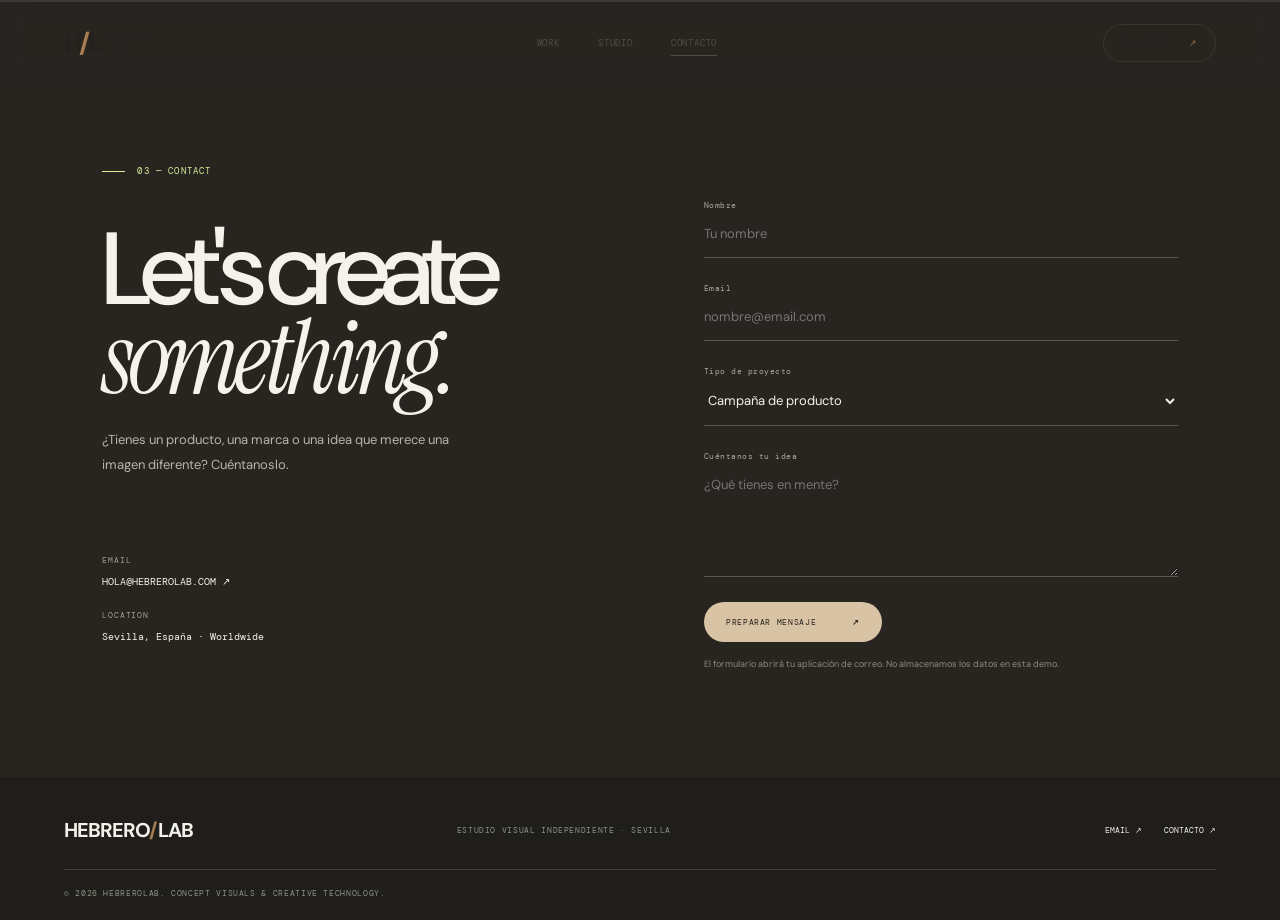
==== commit 1d00dd69: "Restore last stable HebreroLab design" ====
--- a/contact.html
+++ b/contact.html
@@ -1,4 +1 @@
-<!doctype html><html lang="es"><head><meta charset="utf-8"><meta name="viewport" content="width=device-width,initial-scale=1"><meta name="description" content="Start a creative project with HebreroLab."><meta name="theme-color" content="#11110f"><title>Contact — HebreroLab®</title><link rel="preconnect" href="https://fonts.googleapis.com"><link href="https://fonts.googleapis.com/css2?family=DM+Mono:wght@400;500&family=DM+Sans:wght@400;500;600;700&family=Instrument+Serif:ital@0;1&display=swap" rel="stylesheet"><link rel="stylesheet" href="assets/styles.css"></head><body class="hl-v2 hl-inner"><header class="hl-header"><a class="hl-logo" href="index.html"><span>H<span>/</span>L</span><small>HEBRERO<br>LAB®</small></a><nav class="hl-nav"><a href="work.html">Work <i>01</i></a><a href="studio.html">Studio <i>02</i></a><a href="contact.html">Contact <i>03</i></a></nav><a class="hl-header-cta" href="contact.html">Start a project <b>↗</b></a><button class="menu-toggle" aria-label="Abrir menú"><i></i><i></i></button></header><main>
-<section class="v2-contact"><div class="v2-contact-left"><div class="v2-page-kicker"><span>03 — START A CONVERSATION</span><span>NEW PROJECTS / COLLABORATIONS</span></div><h1>Have an idea?<br><em>Let's give it form.</em></h1><p>Tell us what you're imagining. A product, a campaign, a new visual direction — we're listening.</p><div class="v2-contact-direct"><small>DIRECT CONTACT</small><a href="mailto:hola@hebrerolab.com">HOLA@HEBREROLAB.COM ↗</a><small>BASED IN</small><b>Sevilla, Spain · Working worldwide</b></div><div class="v2-contact-orbit" aria-hidden="true"><span>H</span><i></i><b></b></div></div>
-<form id="contact-form" class="v2-contact-form"><div class="v2-form-heading"><span>PROJECT ENQUIRY</span><small>ALL FIELDS MARKED * ARE REQUIRED</small></div><label>YOUR NAME *<input name="name" required placeholder="Name"></label><label>EMAIL ADDRESS *<input name="email" type="email" required placeholder="name@email.com"></label><label>WHAT DO YOU HAVE IN MIND?<select name="subject"><option>Product imagery</option><option>Creative direction</option><option>Campaign / editorial</option><option>Motion / film</option><option>Digital experience</option><option>Collaboration</option><option>Something else</option></select></label><label>TELL US A LITTLE MORE *<textarea name="message" rows="5" required placeholder="A few words about your idea, timeline or ambitions..."></textarea></label><button type="submit">SEND PROJECT ENQUIRY <b>↗</b></button><small class="v2-form-note">This demo prepares an email in your mail application. It does not store or transmit form data.</small></form></section>
-<section class="v2-contact-bottom"><span>GOOD THINGS START WITH A CONVERSATION.</span><span>HEBREROLAB® / SEVILLA</span></section></main><footer class="v2-footer"><a class="v2-footer-logo" href="index.html">HEBRERO<span>/</span>LAB®</a><span>INDEPENDENT CREATIVE LAB · SEVILLA</span><div><a href="mailto:hola@hebrerolab.com">EMAIL ↗</a><a href="work.html">WORK ↗</a></div><small>© <span data-year></span> HEBREROLAB. ALL RIGHTS RESERVED.</small></footer><script src="assets/app.js"></script></body></html>+<!doctype html><html lang="es"><head><meta charset="utf-8"><meta name="viewport" content="width=device-width,initial-scale=1"><title>Contacto — HebreroLab</title><link rel="preconnect" href="https://fonts.googleapis.com"><link href="https://fonts.googleapis.com/css2?family=DM+Mono:wght@400;500&family=DM+Sans:wght@400;500;600;700&family=Instrument+Serif:ital@0;1&display=swap" rel="stylesheet"><link rel="stylesheet" href="assets/styles.css"></head><body><header class="site-header"><a class="brand" href="index.html"><span class="brand-symbol">H<span>/</span>L</span><span class="brand-name">HEBRERO<br>LAB</span></a><nav class="main-nav"><a href="work.html">Work</a><a href="studio.html">Studio</a><a href="contact.html">Contacto</a></nav><a class="header-cta" href="contact.html">Hablemos <span>↗</span></a><button class="menu-toggle" aria-label="Abrir menú"><i></i><i></i></button></header><main class="inner-page"><section class="contact-layout section-pad"><div class="contact-intro"><span class="eyebrow"><i></i> 03 — CONTACT</span><h1>Let's create<br><em>something.</em></h1><p>¿Tienes un producto, una marca o una idea que merece una imagen diferente? Cuéntanoslo.</p><div class="contact-details"><span>EMAIL</span><a href="mailto:hola@hebrerolab.com">HOLA@HEBREROLAB.COM ↗</a><span>LOCATION</span><b>Sevilla, España · Worldwide</b></div></div><form id="contact-form" class="contact-form"><label>Nombre<input name="name" required placeholder="Tu nombre"></label><label>Email<input name="email" type="email" required placeholder="nombre@email.com"></label><label>Tipo de proyecto<select name="subject"><option>Campaña de producto</option><option>Dirección de arte</option><option>Contenido audiovisual</option><option>Colaboración</option><option>Otro</option></select></label><label>Cuéntanos tu idea<textarea name="message" rows="5" required placeholder="¿Qué tienes en mente?"></textarea></label><button type="submit">PREPARAR MENSAJE <b>↗</b></button><small>El formulario abrirá tu aplicación de correo. No almacenamos los datos en esta demo.</small></form></section></main><footer class="site-footer"><a class="footer-brand" href="index.html">HEBRERO<span>/</span>LAB</a><span>ESTUDIO VISUAL INDEPENDIENTE · SEVILLA</span><div><a href="mailto:hola@hebrerolab.com">EMAIL ↗</a><a href="contact.html">CONTACTO ↗</a></div><small>© <span data-year></span> HEBREROLAB. CONCEPT VISUALS & CREATIVE TECHNOLOGY.</small></footer><script src="assets/app.js"></script></body></html>
--- a/assets/styles.css
+++ b/assets/styles.css
@@ -458,3 +458,54 @@
  .hl-reveal,.studio-image.hl-reveal,.work-photo.hl-reveal{opacity:1;transform:none;clip-path:none;transition:none}
  .main-nav a:after{transition:none}
 }
+
+
+/* HEBREROLAB — ART DIRECTION SYSTEM V2 */
+:root{--hl-black:#11110f;--hl-paper:#e9e5dc;--hl-cream:#f4f0e8;--hl-muted:#aaa69d;--hl-accent:#d1b58b;--hl-line:rgba(244,240,232,.2)}
+body.hl-v2{background:var(--hl-paper);color:#201f1b;font-family:'DM Sans',sans-serif;overflow-x:hidden}
+.hl-v2 a{color:inherit;text-decoration:none}.hl-header{height:82px;position:absolute;z-index:50;top:0;left:0;right:0;padding:0 5.2vw;display:flex;align-items:center;justify-content:space-between;color:#f4f0e8;border-bottom:1px solid #ffffff35}
+.hl-logo{display:flex;align-items:center;gap:11px}.hl-logo>span{font-size:26px;font-weight:700;letter-spacing:-3px}.hl-logo>span span,.v2-footer-logo span{color:var(--hl-accent)}.hl-logo small{font:8px/1.15 'DM Mono',monospace;letter-spacing:.12em}
+.hl-nav{display:flex;gap:42px}.hl-nav a{font:9px 'DM Mono',monospace;letter-spacing:.1em;text-transform:uppercase;color:#e9e5dcc9;position:relative}.hl-nav a i{font-style:normal;font-size:7px;color:#c5b59b;margin-left:5px}.hl-nav a:after{content:'';position:absolute;left:0;right:0;bottom:-9px;height:1px;background:var(--hl-accent);transform:scaleX(0);transform-origin:left;transition:transform .3s}.hl-nav a:hover:after{transform:scaleX(1)}
+.hl-header-cta{font:8px 'DM Mono',monospace;letter-spacing:.1em;text-transform:uppercase;border:1px solid #ffffff7a;border-radius:40px;padding:13px 17px}.hl-header-cta b{color:var(--hl-accent);margin-left:20px}.hl-header .menu-toggle{display:none}
+.v2-hero{height:100svh;min-height:760px;position:relative;overflow:hidden;background:#171714;color:var(--hl-cream);isolation:isolate}
+.v2-hero-video,.v2-hero-grain{position:absolute;inset:0;width:100%;height:100%;object-fit:cover}.v2-hero-video{z-index:-2;filter:brightness(.58) saturate(.7);transform:scale(1.025);animation:v2HeroDrift 18s ease-in-out infinite alternate}@keyframes v2HeroDrift{to{transform:scale(1.1) translate3d(-1%,1%,0)}}
+.v2-hero:after{content:'';position:absolute;inset:0;z-index:-1;background:linear-gradient(90deg,#10100ff0 0%,#10100f9e 43%,#10100f15 100%),linear-gradient(0deg,#10100fb8 0%,transparent 34%,#10100f50 100%)}
+.v2-hero-grain{z-index:0;pointer-events:none;opacity:.12;background-image:url("data:image/svg+xml,%3Csvg viewBox='0 0 180 180' xmlns='http://www.w3.org/2000/svg'%3E%3Cfilter id='n'%3E%3CfeTurbulence type='fractalNoise' baseFrequency='.88' numOctaves='3' stitchTiles='stitch'/%3E%3C/filter%3E%3Crect width='100%25' height='100%25' filter='url(%23n)' opacity='.3'/%3E%3C/svg%3E");mix-blend-mode:soft-light}
+.v2-hero-top,.v2-hero-bottom{position:absolute;z-index:2;left:5.2vw;right:5.2vw;display:flex;justify-content:space-between;gap:20px;font:8px 'DM Mono',monospace;letter-spacing:.13em;color:#d7d1c5b8}.v2-hero-top{top:112px}.v2-hero-bottom{bottom:30px;align-items:center}.v2-hero-bottom a{color:var(--hl-accent)}
+.v2-hero-copy{position:absolute;z-index:2;left:12vw;top:26%;max-width:700px;animation:v2CopyIn 1.1s .12s both cubic-bezier(.2,.7,.2,1)}@keyframes v2CopyIn{from{opacity:0;transform:translateY(32px)}to{opacity:1;transform:none}}
+.v2-eyebrow,.v2-page-kicker{font:9px 'DM Mono',monospace;letter-spacing:.13em;color:var(--hl-accent)}.v2-eyebrow i{display:inline-block;width:25px;height:1px;background:var(--hl-accent);vertical-align:middle;margin-right:12px}
+.v2-hero h1,.v2-page-hero h1,.v2-contact h1{font-size:clamp(76px,10vw,150px);line-height:.82;letter-spacing:-.095em;font-weight:500;margin:34px 0 28px}.v2-hero h1 em,.v2-page-hero h1 em,.v2-contact h1 em,.v2-intro h2 em,.v2-work-head h2 em,.v2-feature-overlay h2 em,.v2-manifesto-copy h2 em,.v2-process-head h2 em,.v2-studio-columns h2 em,.v2-archive-end h2 em{font-family:'Instrument Serif',serif;font-weight:400;letter-spacing:-.055em;color:var(--hl-accent)}
+.v2-hero-lead{max-width:360px;color:#d1cec5;font-size:13px;line-height:1.8}.v2-round-link{display:inline-flex;align-items:center;gap:25px;margin-top:27px;border:1px solid #ffffff68;border-radius:50px;padding:8px 9px 8px 18px;font:8px 'DM Mono',monospace;letter-spacing:.1em}.v2-round-link b{display:grid;place-items:center;width:32px;height:32px;border-radius:50%;background:var(--hl-accent);color:#171714;font-size:16px;transition:transform .3s}.v2-round-link:hover b{transform:rotate(45deg)}
+.v2-hero-side{position:absolute;right:2.4vw;top:50%;writing-mode:vertical-rl;font:7px 'DM Mono',monospace;letter-spacing:.2em;color:#d6d0c18c}.v2-hero-index{position:absolute;right:5.2vw;top:46%;font:8px 'DM Mono',monospace;color:#ffffff9c;text-align:right}.v2-hero-index b{font-size:28px;font-weight:400;color:var(--hl-accent)}
+.v2-marquee{overflow:hidden;background:#77564a;color:#f3eee5;padding:17px 0;white-space:nowrap}.v2-marquee div{width:max-content;font:9px 'DM Mono',monospace;letter-spacing:.14em;animation:v2Marquee 36s linear infinite}.v2-marquee b{padding:0 28px;color:#d8bb94}@keyframes v2Marquee{to{transform:translateX(-50%)}}
+.v2-intro,.v2-work,.v2-studio-intro,.v2-archive{padding:110px 10vw}.v2-label{display:flex;justify-content:space-between;gap:18px;border-bottom:1px solid #c8c1b5;padding-bottom:16px;color:#817b70;font:8px 'DM Mono',monospace;letter-spacing:.12em}
+.v2-intro-grid{display:grid;grid-template-columns:1.2fr .8fr;gap:9vw;padding:80px 0}.v2-intro h2,.v2-work-head h2,.v2-studio-columns h2,.v2-process-head h2{font-size:clamp(54px,7vw,100px);line-height:.9;letter-spacing:-.08em;font-weight:500;margin:0}.v2-intro h2 em,.v2-work-head h2 em,.v2-studio-columns h2 em{color:#8e7057}.v2-intro-grid>div{align-self:end;max-width:420px}.v2-intro-grid p,.v2-studio-columns p,.v2-process-head p{color:#68645c;font-size:13px;line-height:1.9}.v2-intro-grid .v2-intro-lead,.v2-studio-columns .v2-intro-lead{font-size:19px;line-height:1.55;color:#292720}.v2-underlink{display:inline-flex;gap:35px;border-bottom:1px solid #9d9588;padding:12px 0;font:8px 'DM Mono',monospace;letter-spacing:.1em;margin-top:15px}.v2-underlink b{color:#8e7057}.v2-capabilities{display:grid;grid-template-columns:repeat(4,1fr);gap:15px;border-top:1px solid #c8c1b5;padding-top:19px;font:8px 'DM Mono',monospace;color:#777166;letter-spacing:.04em}
+.v2-feature{background:#11110f;color:#f4f0e8;padding:35px 5.2vw 70px}.v2-feature-media{height:min(76vw,760px);min-height:470px;position:relative;overflow:hidden;background:#24221e}.v2-feature-media video,.v2-manifesto-image video,.v2-studio-film video{position:absolute;inset:0;width:100%;height:100%;object-fit:cover;filter:brightness(.72) saturate(.8);transition:transform 1.2s}.v2-feature-media:hover video{transform:scale(1.035)}.v2-feature-media:after{content:'';position:absolute;inset:0;background:linear-gradient(90deg,#11110f88,transparent 75%),linear-gradient(0deg,#11110f99,transparent 60%)}.v2-feature-overlay{position:absolute;z-index:2;left:7%;bottom:9%}.v2-feature-overlay>span,.v2-feature-overlay>a{font:8px 'DM Mono',monospace;letter-spacing:.12em;color:#e4cba9}.v2-feature-overlay h2{font-size:clamp(56px,8vw,112px);line-height:.86;letter-spacing:-.08em;font-weight:500;margin:28px 0}.v2-feature-caption{display:flex;justify-content:space-between;padding-top:15px;color:#999286;font:7px 'DM Mono',monospace;letter-spacing:.12em}
+.v2-work{background:#e1dcd2}.v2-work-head{display:flex;justify-content:space-between;align-items:end;padding:70px 0 48px}.v2-project-grid{display:grid;grid-template-columns:1.12fr .88fr;gap:5vw;align-items:start}.v2-project-offset{margin-top:125px}.v2-project-media{height:620px;position:relative;overflow:hidden;background:#c6bcae}.v2-project-offset .v2-project-media{height:460px}.v2-project-media video,.v2-archive-media video,.v2-motion-grid figure video{position:absolute;inset:0;width:100%;height:100%;object-fit:cover;filter:brightness(.9) saturate(.82);transition:transform 1.1s cubic-bezier(.2,.7,.2,1),filter .7s}.v2-project:hover video,.v2-archive-open:hover video,.v2-motion-grid figure:hover video{transform:scale(1.055);filter:brightness(1) saturate(1)}.v2-project-media:after,.v2-archive-media:after{content:'';position:absolute;inset:0;background:linear-gradient(0deg,#08080775,transparent 48%);pointer-events:none}.v2-project-media>span,.v2-project-media>b,.v2-archive-media>span,.v2-archive-media>b{position:absolute;z-index:2;color:#fff}.v2-project-media>span,.v2-archive-media>span{top:20px;left:20px;font:8px 'DM Mono',monospace;letter-spacing:.12em}.v2-project-media>b,.v2-archive-media>b{right:18px;bottom:18px;border:1px solid #ffffff9c;border-radius:50%;width:38px;height:38px;display:grid;place-items:center;font-weight:400}.v2-project-caption,.v2-archive-caption{display:flex;justify-content:space-between;gap:12px;padding-top:15px}.v2-project-caption small,.v2-project-caption>span,.v2-archive-caption small,.v2-archive-caption>span{font:7px 'DM Mono',monospace;letter-spacing:.1em;color:#817b70}.v2-project-caption h3,.v2-archive-caption h2{font-size:25px;font-weight:500;letter-spacing:-.05em;margin:6px 0}.v2-project-caption>span,.v2-archive-caption>span{text-align:right;padding-top:3px}.v2-disclaimer{font:8px/1.7 'DM Mono',monospace;color:#888175;margin-top:35px;max-width:650px}
+.v2-manifesto{display:grid;grid-template-columns:1fr 1fr;background:#171714;color:#f4f0e8;min-height:690px}.v2-manifesto-image{position:relative;min-height:600px;overflow:hidden}.v2-manifesto-image:after{content:'';position:absolute;inset:0;background:linear-gradient(90deg,transparent,#17171455)}.v2-manifesto-copy{align-self:center;padding:80px 12% 80px 9%}.v2-manifesto-copy>span,.v2-manifesto-copy>a{font:8px 'DM Mono',monospace;letter-spacing:.13em;color:var(--hl-accent)}.v2-manifesto-copy h2{font-size:clamp(48px,5.8vw,82px);line-height:.94;letter-spacing:-.08em;font-weight:500;margin:35px 0}.v2-manifesto-copy h2 em{color:#d3b58e}.v2-manifesto-copy p{max-width:390px;color:#b7b2a7;font-size:12px;line-height:1.9;margin-bottom:28px}
+.v2-motion-archive{background:#141411;color:#f4f0e8;padding:90px 8vw 85px}.v2-motion-archive .v2-label{border-color:#ffffff32;color:#b4ab9d}.v2-motion-grid{display:grid;grid-template-columns:1.3fr .8fr .8fr;gap:14px;padding:28px 0}.v2-motion-grid figure{height:340px;position:relative;overflow:hidden;margin:0;background:#282620}.v2-motion-grid figure.v2-motion-wide{height:430px}.v2-motion-grid figure:nth-child(2){margin-top:75px}.v2-motion-grid figure:nth-child(3){margin-top:25px}.v2-motion-grid figure:after{content:'';position:absolute;inset:0;background:linear-gradient(0deg,#000a,transparent 55%)}.v2-motion-grid figcaption{position:absolute;z-index:2;left:18px;bottom:18px;display:flex;flex-direction:column;gap:7px}.v2-motion-grid figcaption small{font:7px 'DM Mono',monospace;color:var(--hl-accent);letter-spacing:.12em}.v2-motion-grid figcaption b{font-size:20px;font-weight:500}
+.v2-cta{background:#d8cdbd;color:#211f1a;padding:110px 10vw 100px}.v2-cta>span,.v2-cta>small{font:8px 'DM Mono',monospace;letter-spacing:.13em;color:#746757}.v2-cta h2{font-size:clamp(62px,8vw,112px);line-height:.86;letter-spacing:-.09em;font-weight:500;margin:38px 0}.v2-cta h2 em{font-family:'Instrument Serif',serif;color:#8d684d;font-weight:400}.v2-cta>a{display:inline-flex;gap:40px;border-bottom:1px solid #827463;padding-bottom:13px;font:8px 'DM Mono',monospace;letter-spacing:.12em}.v2-cta>a b{color:#8d684d}.v2-cta>small{display:block;margin-top:65px}
+.v2-footer{background:#11110f;color:#f4f0e8;padding:38px 5.2vw 22px;display:grid;grid-template-columns:1fr 1fr 1fr;gap:25px;align-items:center}.v2-footer-logo{font-size:21px;font-weight:700;letter-spacing:-1px}.v2-footer>span,.v2-footer small,.v2-footer>div{font:8px 'DM Mono',monospace;letter-spacing:.08em;color:#969187}.v2-footer>div{display:flex;justify-content:flex-end;gap:22px}.v2-footer small{grid-column:1/-1;border-top:1px solid #ffffff25;padding-top:18px}
+.v2-page-hero{position:relative;min-height:660px;background:#171714;color:#f4f0e8;padding:170px 12vw 65px;overflow:hidden}.v2-page-hero:after{content:'';position:absolute;inset:0;pointer-events:none;background:radial-gradient(ellipse at 82% 42%,#a98a6524,transparent 38%),linear-gradient(90deg,#11110f,transparent 85%)}.v2-page-kicker{position:relative;z-index:2;display:flex;justify-content:space-between;gap:15px;color:#c9b18e}.v2-page-hero h1{position:relative;z-index:2;font-size:clamp(70px,9vw,132px);margin:72px 0 25px}.v2-page-hero>p{position:relative;z-index:2;max-width:470px;margin-left:22vw;color:#c1bdb4;font-size:13px;line-height:1.9}.v2-page-hero .v2-hero-bottom{position:absolute;bottom:28px;left:12vw;right:12vw;color:#a7a195;font:8px 'DM Mono',monospace;letter-spacing:.12em;display:flex;justify-content:space-between}
+.v2-archive{background:#e9e5dc;padding-top:55px}.v2-archive-bar{display:flex;justify-content:space-between;align-items:center;border-bottom:1px solid #c8c1b5;padding-bottom:17px;font:8px 'DM Mono',monospace;letter-spacing:.1em;color:#756e63}.v2-archive-bar b{font-weight:400;color:#a18a6d}.v2-filters{display:flex;gap:22px}.v2-filters .filter{background:none;border:0;border-bottom:1px solid transparent;padding:5px 0;font:8px 'DM Mono',monospace;letter-spacing:.1em;color:#81796e;cursor:pointer}.v2-filters .filter.active,.v2-filters .filter:hover{color:#29251f;border-color:#9b795b}.v2-archive-grid{display:grid;grid-template-columns:1fr 1fr;gap:55px 22px;padding-top:35px}.v2-archive-card-large{grid-row:span 2}.v2-archive-card-wide{grid-column:1/-1}.v2-archive-open{display:block;width:100%;text-align:left;border:0;background:none;padding:0;cursor:pointer;color:inherit}.v2-archive-media{height:400px;position:relative;overflow:hidden;background:#c7bdae}.v2-archive-card-large .v2-archive-media{height:850px}.v2-archive-card-wide .v2-archive-media{height:490px}.v2-archive-caption h2{font-size:25px}.v2-archive-card[hidden]{display:none!important}
+.v2-archive-end{background:#171714;color:#f4f0e8;padding:110px 12vw}.v2-archive-end>span{font:8px 'DM Mono',monospace;letter-spacing:.14em;color:#c9ad87}.v2-archive-end h2{font-size:clamp(58px,8vw,108px);line-height:.88;letter-spacing:-.09em;font-weight:500;margin:38px 0}.v2-archive-end h2 em{color:#d2b58d}.v2-archive-end>a{display:inline-block;border-bottom:1px solid #ffffff70;padding-bottom:12px;font:8px 'DM Mono',monospace;letter-spacing:.12em}
+.v2-studio-hero{min-height:690px}.v2-studio-film{height:620px;position:relative;overflow:hidden;background:#26241f;color:#fff}.v2-studio-film:after{content:'';position:absolute;inset:0;background:linear-gradient(90deg,#11110fa8,transparent 85%),linear-gradient(0deg,#11110f99,transparent 65%)}.v2-studio-film>div{position:absolute;z-index:2;left:12vw;bottom:11%}.v2-studio-film>div>span{font:8px 'DM Mono',monospace;letter-spacing:.13em;color:#d4b78e}.v2-studio-film h2{font-size:clamp(58px,8vw,110px);line-height:.86;letter-spacing:-.09em;font-weight:500;margin:25px 0}.v2-studio-film h2 em{font-family:'Instrument Serif',serif;font-weight:400;color:#d4b78e}
+.v2-studio-intro{background:#e9e5dc}.v2-studio-columns{display:grid;grid-template-columns:1.1fr .9fr;gap:10vw;padding:80px 0 0}.v2-studio-columns>div{align-self:end;max-width:440px}.v2-process{background:#171714;color:#f4f0e8;padding:105px 10vw}.v2-process .v2-label,.v2-capability-band .v2-label{border-color:#ffffff2b;color:#aaa398}.v2-process-head{display:grid;grid-template-columns:1fr .6fr;gap:9vw;padding:70px 0 55px;align-items:end}.v2-process-head h2 em{color:#d2b58d}.v2-process-head p{color:#b0aba0}.v2-process-list article{display:grid;grid-template-columns:40px 1fr 30px;gap:20px;border-top:1px solid #ffffff2b;padding:26px 0}.v2-process-list article>span{font:9px 'DM Mono',monospace;color:#cdb28d}.v2-process-list h3{font-size:23px;font-weight:500;margin:0 0 7px}.v2-process-list p{margin:0;color:#aaa59a;font-size:12px;line-height:1.8;max-width:480px}.v2-process-list article>b{color:#d2b58d;font-weight:400}
+.v2-capability-band{background:#25231e;color:#f4f0e8;padding:85px 10vw 100px}.v2-capability-grid{display:grid;grid-template-columns:repeat(4,1fr);gap:25px;padding-top:45px}.v2-capability-grid article{border-top:1px solid #ffffff42;padding-top:18px}.v2-capability-grid small{font:8px 'DM Mono',monospace;color:#d1b58b}.v2-capability-grid h3{font-size:20px;font-weight:500;margin:35px 0 10px}.v2-capability-grid p{font-size:11px;line-height:1.8;color:#b2aca1}
+.v2-contact{min-height:100vh;background:#171714;color:#f4f0e8;padding:155px 10vw 95px;display:grid;grid-template-columns:1.05fr .75fr;gap:10vw;position:relative;overflow:hidden}.v2-contact-left{position:relative}.v2-contact .v2-page-kicker{font-size:8px}.v2-contact h1{font-size:clamp(62px,7.6vw,108px);margin:65px 0 28px}.v2-contact h1 em{color:#d1b58b}.v2-contact-left>p{max-width:390px;color:#b8b2a7;font-size:13px;line-height:1.9}.v2-contact-direct{display:grid;gap:11px;margin-top:65px}.v2-contact-direct small{font:8px 'DM Mono',monospace;letter-spacing:.13em;color:#a99d89;margin-top:12px}.v2-contact-direct a,.v2-contact-direct b{font:10px 'DM Mono',monospace;font-weight:400}.v2-contact-orbit{position:absolute;right:5%;bottom:-40px;width:180px;height:180px;border:1px solid #ffffff20;border-radius:50%;animation:v2Orbit 24s linear infinite}.v2-contact-orbit:before,.v2-contact-orbit:after{content:'';position:absolute;inset:17px;border:1px solid #ffffff18;border-radius:50%}.v2-contact-orbit:after{inset:43px}.v2-contact-orbit span{position:absolute;inset:0;display:grid;place-items:center;font-size:48px;font-weight:600;color:#d1b58b}.v2-contact-orbit i{position:absolute;top:18px;left:28px;width:9px;height:9px;border-radius:50%;background:#d1b58b}.v2-contact-orbit b{position:absolute;right:20px;bottom:25px;width:5px;height:5px;border-radius:50%;background:#f4f0e8}@keyframes v2Orbit{to{transform:rotate(360deg)}}
+.v2-contact-form{align-self:center;border:1px solid #ffffff2b;padding:35px 34px 32px;background:#ffffff05;backdrop-filter:blur(12px)}.v2-form-heading{display:flex;justify-content:space-between;gap:12px;border-bottom:1px solid #ffffff30;padding-bottom:20px;margin-bottom:30px}.v2-form-heading span,.v2-form-heading small{font:8px 'DM Mono',monospace;letter-spacing:.1em;color:#d2b58d}.v2-form-heading small{color:#8f8a80}.v2-contact-form label{display:block;margin:0 0 25px;font:8px 'DM Mono',monospace;letter-spacing:.1em;color:#bdb5a8}.v2-contact-form input,.v2-contact-form select,.v2-contact-form textarea{display:block;width:100%;border:0;border-bottom:1px solid #ffffff36;background:transparent;border-radius:0;padding:13px 0;color:#f4f0e8;outline:none;font:13px 'DM Sans',sans-serif}.v2-contact-form input::placeholder,.v2-contact-form textarea::placeholder{color:#77746d}.v2-contact-form select option{color:#171714}.v2-contact-form input:focus,.v2-contact-form textarea:focus,.v2-contact-form select:focus{border-color:#d1b58b}.v2-contact-form textarea{resize:vertical}.v2-contact-form button{width:100%;border:0;background:#d1b58b;color:#171714;padding:16px 18px;text-align:left;font:8px 'DM Mono',monospace;letter-spacing:.12em;cursor:pointer}.v2-contact-form button b{float:right;font-size:15px}.v2-form-note{display:block;color:#8f8a80;font-size:9px;line-height:1.7;margin-top:15px}.v2-contact-bottom{display:flex;justify-content:space-between;background:#d8cdbd;color:#716657;padding:20px 10vw;font:8px 'DM Mono',monospace;letter-spacing:.12em}
+.v2-scroll-progress{position:fixed;z-index:1000;top:0;left:0;right:0;height:2px;background:#ffffff18;pointer-events:none}.v2-scroll-progress span{display:block;width:100%;height:100%;background:#c8a77d;transform:scaleX(0);transform-origin:left}
+.v2-lightbox{position:fixed;z-index:2000;inset:0;background:#0c0c0bf2;display:grid;place-items:center;padding:5vw;opacity:0;visibility:hidden;transition:opacity .35s,visibility .35s}.v2-lightbox.is-open{opacity:1;visibility:visible}.v2-lightbox video{width:min(1100px,90vw);max-height:78vh;object-fit:contain;background:#171714}.v2-lightbox button{position:absolute;top:25px;right:30px;border:1px solid #ffffff60;background:transparent;color:white;width:42px;height:42px;border-radius:50%;font-size:22px;cursor:pointer}.v2-lightbox p{color:#c9b18e;font:8px 'DM Mono',monospace;letter-spacing:.14em}
+.hl-v2 .hl-page-curtain{background:#11110f}.hl-v2 .hl-page-curtain>span span{color:#d1b58b}
+@media(max-width:800px){
+ .hl-header{height:72px;padding:0 6vw}.hl-nav{display:none;position:absolute;top:72px;left:0;right:0;padding:26px 7vw;background:#11110f;flex-direction:column;gap:23px}.hl-nav.open{display:flex}.hl-nav a{font-size:12px}.hl-header-cta{display:none}.hl-header .menu-toggle{display:flex;flex-direction:column;gap:6px}.hl-header .menu-toggle i{display:block;width:23px;height:1px;background:#fff}
+ .v2-hero{min-height:720px}.v2-hero-top{top:95px;left:6vw;right:6vw;font-size:6px}.v2-hero-top span:last-child{display:none}.v2-hero-copy{left:7vw;right:6vw;top:28%}.v2-hero h1{font-size:clamp(68px,15vw,105px);margin:28px 0 23px}.v2-hero-lead{font-size:11px;max-width:280px}.v2-hero-side,.v2-hero-index{display:none}.v2-hero-bottom{left:7vw;right:7vw;font-size:6px;bottom:20px}.v2-hero-bottom span:first-child{max-width:140px}
+ .v2-intro,.v2-work,.v2-studio-intro,.v2-archive{padding:75px 7vw}.v2-label{font-size:6px}.v2-intro-grid,.v2-studio-columns{grid-template-columns:1fr;gap:28px;padding:48px 0}.v2-intro h2,.v2-work-head h2,.v2-studio-columns h2{font-size:clamp(48px,11vw,68px)}.v2-intro-grid .v2-intro-lead,.v2-studio-columns .v2-intro-lead{font-size:16px}.v2-intro-grid p,.v2-studio-columns p{font-size:11px}.v2-capabilities{grid-template-columns:1fr 1fr;row-gap:16px;font-size:6px}.v2-feature{padding:15px 4vw 48px}.v2-feature-media{min-height:470px;height:125vw}.v2-feature-overlay{left:7%;bottom:8%}.v2-feature-overlay h2{font-size:64px}.v2-feature-caption{font-size:6px}
+ .v2-work-head{display:block;padding:48px 0 30px}.v2-project-grid{grid-template-columns:1fr;gap:35px}.v2-project-offset{margin-top:0}.v2-project-media,.v2-project-offset .v2-project-media{height:115vw;max-height:520px}.v2-project-caption h3{font-size:21px}.v2-project-caption>span{font-size:6px}.v2-manifesto{grid-template-columns:1fr}.v2-manifesto-image{min-height:380px;height:85vw}.v2-manifesto-copy{padding:65px 7vw}.v2-manifesto-copy h2{font-size:58px}.v2-manifesto-copy p{font-size:11px}
+ .v2-motion-archive{padding:70px 7vw 55px}.v2-motion-grid{grid-template-columns:1fr 1fr;gap:10px}.v2-motion-grid figure,.v2-motion-grid figure:nth-child(2),.v2-motion-grid figure:nth-child(3){height:260px;margin:0}.v2-motion-grid figure.v2-motion-wide{grid-column:1/-1;height:340px}.v2-cta{padding:75px 7vw}.v2-cta h2{font-size:68px}.v2-footer{grid-template-columns:1fr 1fr;padding:32px 7vw 20px}.v2-footer>span{display:none}.v2-footer>div{gap:12px;font-size:7px}.v2-footer small{font-size:7px}
+ .v2-page-hero{min-height:610px;padding:140px 7vw 65px}.v2-page-kicker{font-size:6px}.v2-page-hero h1{font-size:clamp(64px,14vw,100px);margin:75px 0 25px}.v2-page-hero>p{margin-left:8vw;font-size:11px}.v2-page-hero .v2-hero-bottom{left:7vw;right:7vw;font-size:6px}
+ .v2-archive{padding-top:35px}.v2-archive-bar{display:block;font-size:7px}.v2-filters{margin-top:17px;gap:17px;flex-wrap:wrap}.v2-filters .filter{font-size:7px}.v2-archive-grid{grid-template-columns:1fr;gap:36px}.v2-archive-card-large{grid-row:auto}.v2-archive-card-wide{grid-column:auto}.v2-archive-card-large .v2-archive-media,.v2-archive-media,.v2-archive-card-wide .v2-archive-media{height:115vw;max-height:520px}.v2-archive-caption h2{font-size:22px}.v2-archive-caption>span{font-size:6px}.v2-archive-end{padding:75px 7vw}.v2-archive-end h2{font-size:68px}
+ .v2-studio-film{height:500px}.v2-studio-film>div{left:7vw;bottom:9%}.v2-studio-film h2{font-size:66px}.v2-process{padding:75px 7vw}.v2-process-head{grid-template-columns:1fr;gap:20px;padding:48px 0 38px}.v2-process-head h2{font-size:64px}.v2-process-head p{font-size:11px}.v2-process-list article{grid-template-columns:25px 1fr 15px;gap:12px;padding:21px 0}.v2-process-list h3{font-size:19px}.v2-process-list p{font-size:10px}.v2-capability-band{padding:70px 7vw}.v2-capability-grid{grid-template-columns:1fr 1fr;gap:25px 16px}.v2-capability-grid h3{font-size:17px;margin:22px 0 8px}.v2-capability-grid p{font-size:10px}
+ .v2-contact{grid-template-columns:1fr;gap:50px;padding:125px 7vw 65px}.v2-contact .v2-page-kicker{font-size:6px}.v2-contact h1{font-size:clamp(58px,12vw,80px);margin:60px 0 25px}.v2-contact-left>p{font-size:11px}.v2-contact-direct{margin-top:40px}.v2-contact-orbit{width:120px;height:120px;right:0;bottom:-5px}.v2-contact-orbit span{font-size:34px}.v2-contact-form{padding:25px 20px}.v2-form-heading{display:block}.v2-form-heading small{display:block;margin-top:8px}.v2-contact-form label{font-size:7px}.v2-contact-bottom{padding:16px 7vw;font-size:6px}
+}
+@media(prefers-reduced-motion:reduce){.hl-v2 *{animation:none!important;scroll-behavior:auto!important;transition:none!important}.v2-scroll-progress{display:none}}
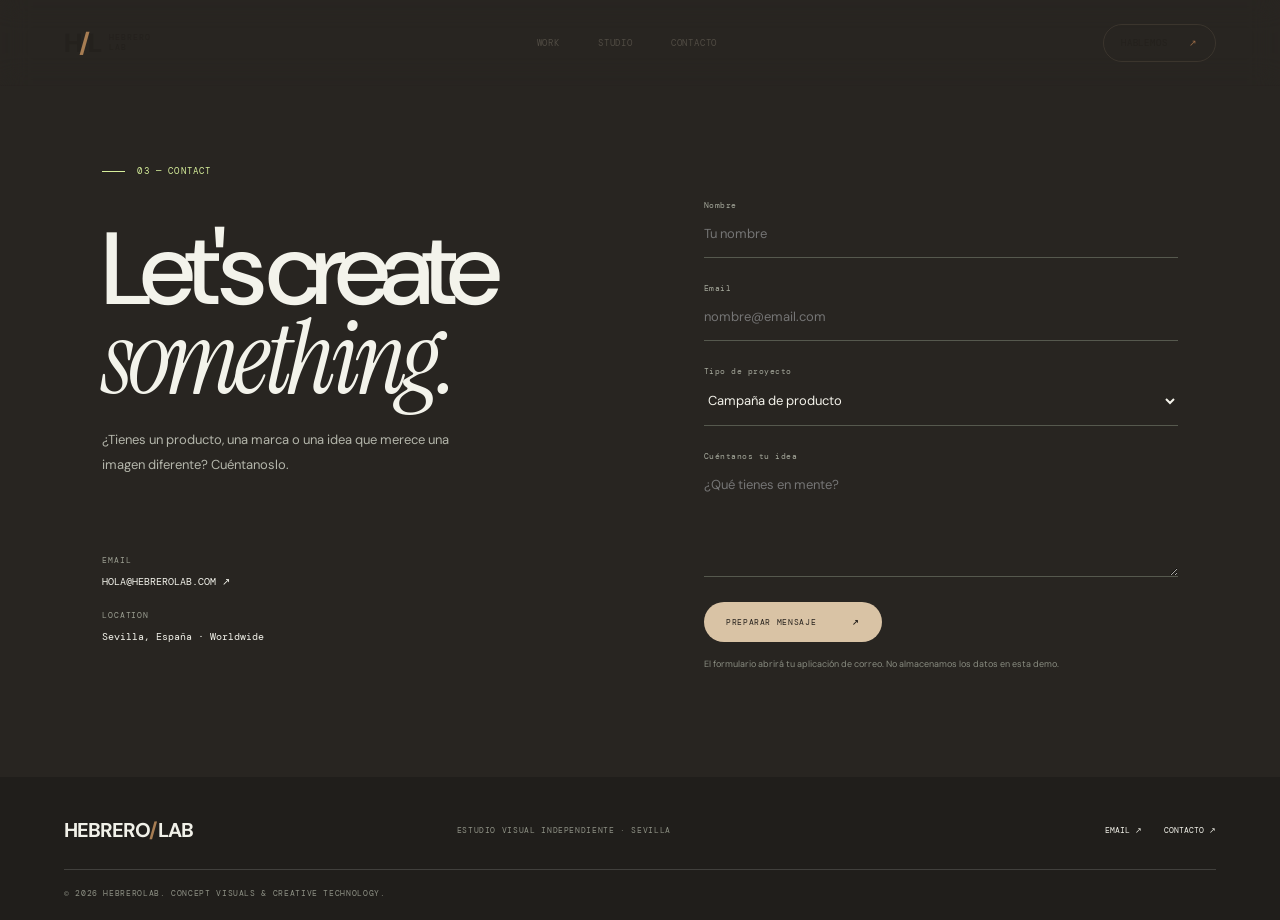
==== commit d766155a: "Improve page metadata and sharing previews" ====
--- a/contact.html
+++ b/contact.html
@@ -1 +1 @@
-<!doctype html><html lang="es"><head><meta charset="utf-8"><meta name="viewport" content="width=device-width,initial-scale=1"><title>Contacto — HebreroLab</title><link rel="preconnect" href="https://fonts.googleapis.com"><link href="https://fonts.googleapis.com/css2?family=DM+Mono:wght@400;500&family=DM+Sans:wght@400;500;600;700&family=Instrument+Serif:ital@0;1&display=swap" rel="stylesheet"><link rel="stylesheet" href="assets/styles.css"></head><body><header class="site-header"><a class="brand" href="index.html"><span class="brand-symbol">H<span>/</span>L</span><span class="brand-name">HEBRERO<br>LAB</span></a><nav class="main-nav"><a href="work.html">Work</a><a href="studio.html">Studio</a><a href="contact.html">Contacto</a></nav><a class="header-cta" href="contact.html">Hablemos <span>↗</span></a><button class="menu-toggle" aria-label="Abrir menú"><i></i><i></i></button></header><main class="inner-page"><section class="contact-layout section-pad"><div class="contact-intro"><span class="eyebrow"><i></i> 03 — CONTACT</span><h1>Let's create<br><em>something.</em></h1><p>¿Tienes un producto, una marca o una idea que merece una imagen diferente? Cuéntanoslo.</p><div class="contact-details"><span>EMAIL</span><a href="mailto:hola@hebrerolab.com">HOLA@HEBREROLAB.COM ↗</a><span>LOCATION</span><b>Sevilla, España · Worldwide</b></div></div><form id="contact-form" class="contact-form"><label>Nombre<input name="name" required placeholder="Tu nombre"></label><label>Email<input name="email" type="email" required placeholder="nombre@email.com"></label><label>Tipo de proyecto<select name="subject"><option>Campaña de producto</option><option>Dirección de arte</option><option>Contenido audiovisual</option><option>Colaboración</option><option>Otro</option></select></label><label>Cuéntanos tu idea<textarea name="message" rows="5" required placeholder="¿Qué tienes en mente?"></textarea></label><button type="submit">PREPARAR MENSAJE <b>↗</b></button><small>El formulario abrirá tu aplicación de correo. No almacenamos los datos en esta demo.</small></form></section></main><footer class="site-footer"><a class="footer-brand" href="index.html">HEBRERO<span>/</span>LAB</a><span>ESTUDIO VISUAL INDEPENDIENTE · SEVILLA</span><div><a href="mailto:hola@hebrerolab.com">EMAIL ↗</a><a href="contact.html">CONTACTO ↗</a></div><small>© <span data-year></span> HEBREROLAB. CONCEPT VISUALS & CREATIVE TECHNOLOGY.</small></footer><script src="assets/app.js"></script></body></html>+<!doctype html><html lang="es"><head><meta charset="utf-8"><meta name="viewport" content="width=device-width,initial-scale=1"><meta name="description" content="Cuéntanos tu proyecto. Contacta con HebreroLab para explorar campañas de producto, dirección de arte y producción audiovisual."><meta name="theme-color" content="#11110f"><meta property="og:type" content="website"><meta property="og:site_name" content="HebreroLab"><meta property="og:locale" content="es_ES"><meta property="og:title" content="Contacto — Inicia un proyecto | HebreroLab"><meta property="og:description" content="Cuéntanos tu proyecto. Contacta con HebreroLab para explorar campañas de producto, dirección de arte y producción audiovisual."><meta property="og:image" content="https://images.unsplash.com/photo-1494438639946-1ebd1d20bf85?auto=format&fit=crop&w=1200&q=85"><meta name="twitter:card" content="summary_large_image"><meta name="twitter:title" content="Contacto — Inicia un proyecto | HebreroLab"><meta name="twitter:description" content="Cuéntanos tu proyecto. Contacta con HebreroLab para explorar campañas de producto, dirección de arte y producción audiovisual."><meta name="twitter:image" content="https://images.unsplash.com/photo-1494438639946-1ebd1d20bf85?auto=format&fit=crop&w=1200&q=85"><title>Contacto — Inicia un proyecto | HebreroLab</title><link rel="preconnect" href="https://fonts.googleapis.com"><link href="https://fonts.googleapis.com/css2?family=DM+Mono:wght@400;500&family=DM+Sans:wght@400;500;600;700&family=Instrument+Serif:ital@0;1&display=swap" rel="stylesheet"><link rel="stylesheet" href="assets/styles.css"></head><body><header class="site-header"><a class="brand" href="index.html"><span class="brand-symbol">H<span>/</span>L</span><span class="brand-name">HEBRERO<br>LAB</span></a><nav class="main-nav"><a href="work.html">Work</a><a href="studio.html">Studio</a><a href="contact.html">Contacto</a></nav><a class="header-cta" href="contact.html">Hablemos <span>↗</span></a><button class="menu-toggle" aria-label="Abrir menú"><i></i><i></i></button></header><main class="inner-page"><section class="contact-layout section-pad"><div class="contact-intro"><span class="eyebrow"><i></i> 03 — CONTACT</span><h1>Let's create<br><em>something.</em></h1><p>¿Tienes un producto, una marca o una idea que merece una imagen diferente? Cuéntanoslo.</p><div class="contact-details"><span>EMAIL</span><a href="mailto:hola@hebrerolab.com">HOLA@HEBREROLAB.COM ↗</a><span>LOCATION</span><b>Sevilla, España · Worldwide</b></div></div><form id="contact-form" class="contact-form"><label>Nombre<input name="name" required autocomplete="name" maxlength="100" placeholder="Tu nombre"></label><label>Email<input name="email" type="email" required autocomplete="email" maxlength="254" placeholder="nombre@email.com"></label><label>Tipo de proyecto<select name="subject"><option>Campaña de producto</option><option>Dirección de arte</option><option>Contenido audiovisual</option><option>Colaboración</option><option>Otro</option></select></label><label>Cuéntanos tu idea<textarea name="message" rows="5" required maxlength="3000" placeholder="¿Qué tienes en mente?"></textarea></label><button type="submit">PREPARAR MENSAJE <b>↗</b></button><small>El formulario abrirá tu aplicación de correo. No almacenamos los datos en esta demo.</small></form></section></main><footer class="site-footer"><a class="footer-brand" href="index.html">HEBRERO<span>/</span>LAB</a><span>ESTUDIO VISUAL INDEPENDIENTE · SEVILLA</span><div><a href="mailto:hola@hebrerolab.com">EMAIL ↗</a><a href="contact.html">CONTACTO ↗</a></div><small>© <span data-year></span> HEBREROLAB. CONCEPT VISUALS & CREATIVE TECHNOLOGY.</small></footer><script src="assets/app.js"></script></body></html>
--- a/assets/styles.css
+++ b/assets/styles.css
@@ -411,101 +411,153 @@
  .hl-work-image .hl-card-image,.work-card,.work-photo,.hl-hero-bottom a{transition:none}
 }
 
-/* MOTION EVERYWHERE — film archive and moving project covers */
-.hl-film-strip{background:#151512;color:#f4f0e8;padding:100px 8vw 72px;overflow:hidden}
-.hl-film-top,.hl-film-bottom{display:flex;justify-content:space-between;gap:18px;font:8px 'DM Mono',monospace;letter-spacing:.14em;color:#c2b8a8}
-.hl-film-top{padding-bottom:22px;border-bottom:1px solid #ffffff32}
-.hl-film-grid{display:grid;grid-template-columns:1.35fr .8fr .8fr;gap:14px;align-items:start;padding:26px 0 34px}
-.hl-film-frame{position:relative;height:390px;margin:0;overflow:hidden;background:#282722}
-.hl-film-frame:nth-child(2){margin-top:74px;height:316px}.hl-film-frame:nth-child(3){margin-top:24px;height:366px}
-.hl-film-frame video{position:absolute;inset:0;width:100%;height:100%;object-fit:cover;filter:brightness(.86) saturate(.85);transition:transform 1.1s cubic-bezier(.2,.7,.2,1),filter .7s}
-.hl-film-frame:hover video{transform:scale(1.06);filter:brightness(1) saturate(1.05)}
-.hl-film-frame:after{content:"";position:absolute;inset:0;background:linear-gradient(0deg,rgba(0,0,0,.68),transparent 52%);pointer-events:none}
-.hl-film-frame figcaption{position:absolute;z-index:2;left:18px;right:18px;bottom:18px;display:flex;flex-direction:column;gap:7px;color:#fff}
-.hl-film-frame figcaption span{font:7px 'DM Mono',monospace;letter-spacing:.14em;color:#e4c8a7}
-.hl-film-frame figcaption b{font-size:21px;font-weight:500;letter-spacing:-.04em}
-.hl-film-bottom{padding-top:20px;border-top:1px solid #ffffff32;color:#a9a195}
-.work-photo-video{position:absolute;inset:0;width:100%;height:100%;object-fit:cover;z-index:0;filter:brightness(.9) saturate(.84);transition:transform 1.1s cubic-bezier(.2,.7,.2,1),filter .8s}
-.work-photo:hover .work-photo-video{transform:scale(1.055);filter:brightness(1) saturate(1.02)}
-.work-photo>span,.work-photo>b{z-index:2}
-.hl-hero h1 em{display:inline-block;animation:hlTextFloat 6s ease-in-out infinite}
-@keyframes hlTextFloat{0%,100%{transform:translateY(0) rotate(-1deg)}50%{transform:translateY(-7px) rotate(1deg)}}
-@media(max-width:800px){.hl-film-strip{padding:70px 7vw 52px}.hl-film-grid{grid-template-columns:1fr 1fr;gap:10px}.hl-film-frame,.hl-film-frame:nth-child(2),.hl-film-frame:nth-child(3){height:260px;margin:0}.hl-film-wide{grid-column:1/-1;height:340px!important}.hl-film-top,.hl-film-bottom{font-size:6px}}
-@media(prefers-reduced-motion:reduce){.hl-hero h1 em{animation:none}.hl-film-frame video,.work-photo-video{transition:none}}
-
-
-/* HEBREROLAB — cinematic page transitions and refined interaction states */
-.hl-page-curtain{position:fixed;z-index:9999;inset:0;background:#11110f;color:#f0efe9;display:grid;place-items:center;clip-path:inset(0 0 0 0);transition:clip-path .72s cubic-bezier(.77,0,.18,1);pointer-events:none}
-.hl-page-curtain>span{font:10px 'DM Mono',monospace;letter-spacing:.24em;opacity:.9}
-.hl-page-curtain>span span{color:#d7ef9b}
-.hl-page-curtain.is-open{clip-path:inset(0 0 100% 0)}
-.hl-page-curtain.is-closing{clip-path:inset(0 0 0 0)}
-.main-nav a.is-current{opacity:1}
-.main-nav a.is-current:after{transform:scaleX(1);transform-origin:left}
-.main-nav a{position:relative}
-.main-nav a:after{content:"";position:absolute;left:0;right:0;bottom:-7px;height:1px;background:currentColor;transform:scaleX(0);transform-origin:right;transition:transform .35s cubic-bezier(.2,.7,.2,1)}
-.main-nav a:hover:after{transform:scaleX(1);transform-origin:left}
-.hl-reveal{opacity:0;transform:translate3d(0,34px,0);transition:opacity .85s cubic-bezier(.2,.7,.2,1),transform .95s cubic-bezier(.2,.7,.2,1)}
-.hl-reveal.is-in-view{opacity:1;transform:translate3d(0,0,0)}
-.studio-image.hl-reveal{clip-path:inset(7% 7% 7% 7%);transition:opacity .9s ease,transform 1s cubic-bezier(.2,.7,.2,1),clip-path 1.1s cubic-bezier(.2,.7,.2,1)}
-.studio-image.hl-reveal.is-in-view{clip-path:inset(0)}
-.work-photo.hl-reveal{transition:opacity .8s ease,transform .9s cubic-bezier(.2,.7,.2,1),clip-path 1s cubic-bezier(.2,.7,.2,1)}
-.work-photo.hl-reveal:not(.is-in-view){clip-path:inset(5% 5% 5% 5%)}
-.work-photo.hl-reveal.is-in-view{clip-path:inset(0)}
-.header-cta,.hl-pill,.hl-cta>a,.work-cta>a{will-change:transform}
-@media(prefers-reduced-motion:reduce){
- .hl-page-curtain{display:none}
- .hl-reveal,.studio-image.hl-reveal,.work-photo.hl-reveal{opacity:1;transform:none;clip-path:none;transition:none}
- .main-nav a:after{transition:none}
-}
-
-
-/* HEBREROLAB — ART DIRECTION SYSTEM V2 */
-:root{--hl-black:#11110f;--hl-paper:#e9e5dc;--hl-cream:#f4f0e8;--hl-muted:#aaa69d;--hl-accent:#d1b58b;--hl-line:rgba(244,240,232,.2)}
-body.hl-v2{background:var(--hl-paper);color:#201f1b;font-family:'DM Sans',sans-serif;overflow-x:hidden}
-.hl-v2 a{color:inherit;text-decoration:none}.hl-header{height:82px;position:absolute;z-index:50;top:0;left:0;right:0;padding:0 5.2vw;display:flex;align-items:center;justify-content:space-between;color:#f4f0e8;border-bottom:1px solid #ffffff35}
-.hl-logo{display:flex;align-items:center;gap:11px}.hl-logo>span{font-size:26px;font-weight:700;letter-spacing:-3px}.hl-logo>span span,.v2-footer-logo span{color:var(--hl-accent)}.hl-logo small{font:8px/1.15 'DM Mono',monospace;letter-spacing:.12em}
-.hl-nav{display:flex;gap:42px}.hl-nav a{font:9px 'DM Mono',monospace;letter-spacing:.1em;text-transform:uppercase;color:#e9e5dcc9;position:relative}.hl-nav a i{font-style:normal;font-size:7px;color:#c5b59b;margin-left:5px}.hl-nav a:after{content:'';position:absolute;left:0;right:0;bottom:-9px;height:1px;background:var(--hl-accent);transform:scaleX(0);transform-origin:left;transition:transform .3s}.hl-nav a:hover:after{transform:scaleX(1)}
-.hl-header-cta{font:8px 'DM Mono',monospace;letter-spacing:.1em;text-transform:uppercase;border:1px solid #ffffff7a;border-radius:40px;padding:13px 17px}.hl-header-cta b{color:var(--hl-accent);margin-left:20px}.hl-header .menu-toggle{display:none}
-.v2-hero{height:100svh;min-height:760px;position:relative;overflow:hidden;background:#171714;color:var(--hl-cream);isolation:isolate}
-.v2-hero-video,.v2-hero-grain{position:absolute;inset:0;width:100%;height:100%;object-fit:cover}.v2-hero-video{z-index:-2;filter:brightness(.58) saturate(.7);transform:scale(1.025);animation:v2HeroDrift 18s ease-in-out infinite alternate}@keyframes v2HeroDrift{to{transform:scale(1.1) translate3d(-1%,1%,0)}}
-.v2-hero:after{content:'';position:absolute;inset:0;z-index:-1;background:linear-gradient(90deg,#10100ff0 0%,#10100f9e 43%,#10100f15 100%),linear-gradient(0deg,#10100fb8 0%,transparent 34%,#10100f50 100%)}
-.v2-hero-grain{z-index:0;pointer-events:none;opacity:.12;background-image:url("data:image/svg+xml,%3Csvg viewBox='0 0 180 180' xmlns='http://www.w3.org/2000/svg'%3E%3Cfilter id='n'%3E%3CfeTurbulence type='fractalNoise' baseFrequency='.88' numOctaves='3' stitchTiles='stitch'/%3E%3C/filter%3E%3Crect width='100%25' height='100%25' filter='url(%23n)' opacity='.3'/%3E%3C/svg%3E");mix-blend-mode:soft-light}
-.v2-hero-top,.v2-hero-bottom{position:absolute;z-index:2;left:5.2vw;right:5.2vw;display:flex;justify-content:space-between;gap:20px;font:8px 'DM Mono',monospace;letter-spacing:.13em;color:#d7d1c5b8}.v2-hero-top{top:112px}.v2-hero-bottom{bottom:30px;align-items:center}.v2-hero-bottom a{color:var(--hl-accent)}
-.v2-hero-copy{position:absolute;z-index:2;left:12vw;top:26%;max-width:700px;animation:v2CopyIn 1.1s .12s both cubic-bezier(.2,.7,.2,1)}@keyframes v2CopyIn{from{opacity:0;transform:translateY(32px)}to{opacity:1;transform:none}}
-.v2-eyebrow,.v2-page-kicker{font:9px 'DM Mono',monospace;letter-spacing:.13em;color:var(--hl-accent)}.v2-eyebrow i{display:inline-block;width:25px;height:1px;background:var(--hl-accent);vertical-align:middle;margin-right:12px}
-.v2-hero h1,.v2-page-hero h1,.v2-contact h1{font-size:clamp(76px,10vw,150px);line-height:.82;letter-spacing:-.095em;font-weight:500;margin:34px 0 28px}.v2-hero h1 em,.v2-page-hero h1 em,.v2-contact h1 em,.v2-intro h2 em,.v2-work-head h2 em,.v2-feature-overlay h2 em,.v2-manifesto-copy h2 em,.v2-process-head h2 em,.v2-studio-columns h2 em,.v2-archive-end h2 em{font-family:'Instrument Serif',serif;font-weight:400;letter-spacing:-.055em;color:var(--hl-accent)}
-.v2-hero-lead{max-width:360px;color:#d1cec5;font-size:13px;line-height:1.8}.v2-round-link{display:inline-flex;align-items:center;gap:25px;margin-top:27px;border:1px solid #ffffff68;border-radius:50px;padding:8px 9px 8px 18px;font:8px 'DM Mono',monospace;letter-spacing:.1em}.v2-round-link b{display:grid;place-items:center;width:32px;height:32px;border-radius:50%;background:var(--hl-accent);color:#171714;font-size:16px;transition:transform .3s}.v2-round-link:hover b{transform:rotate(45deg)}
-.v2-hero-side{position:absolute;right:2.4vw;top:50%;writing-mode:vertical-rl;font:7px 'DM Mono',monospace;letter-spacing:.2em;color:#d6d0c18c}.v2-hero-index{position:absolute;right:5.2vw;top:46%;font:8px 'DM Mono',monospace;color:#ffffff9c;text-align:right}.v2-hero-index b{font-size:28px;font-weight:400;color:var(--hl-accent)}
-.v2-marquee{overflow:hidden;background:#77564a;color:#f3eee5;padding:17px 0;white-space:nowrap}.v2-marquee div{width:max-content;font:9px 'DM Mono',monospace;letter-spacing:.14em;animation:v2Marquee 36s linear infinite}.v2-marquee b{padding:0 28px;color:#d8bb94}@keyframes v2Marquee{to{transform:translateX(-50%)}}
-.v2-intro,.v2-work,.v2-studio-intro,.v2-archive{padding:110px 10vw}.v2-label{display:flex;justify-content:space-between;gap:18px;border-bottom:1px solid #c8c1b5;padding-bottom:16px;color:#817b70;font:8px 'DM Mono',monospace;letter-spacing:.12em}
-.v2-intro-grid{display:grid;grid-template-columns:1.2fr .8fr;gap:9vw;padding:80px 0}.v2-intro h2,.v2-work-head h2,.v2-studio-columns h2,.v2-process-head h2{font-size:clamp(54px,7vw,100px);line-height:.9;letter-spacing:-.08em;font-weight:500;margin:0}.v2-intro h2 em,.v2-work-head h2 em,.v2-studio-columns h2 em{color:#8e7057}.v2-intro-grid>div{align-self:end;max-width:420px}.v2-intro-grid p,.v2-studio-columns p,.v2-process-head p{color:#68645c;font-size:13px;line-height:1.9}.v2-intro-grid .v2-intro-lead,.v2-studio-columns .v2-intro-lead{font-size:19px;line-height:1.55;color:#292720}.v2-underlink{display:inline-flex;gap:35px;border-bottom:1px solid #9d9588;padding:12px 0;font:8px 'DM Mono',monospace;letter-spacing:.1em;margin-top:15px}.v2-underlink b{color:#8e7057}.v2-capabilities{display:grid;grid-template-columns:repeat(4,1fr);gap:15px;border-top:1px solid #c8c1b5;padding-top:19px;font:8px 'DM Mono',monospace;color:#777166;letter-spacing:.04em}
-.v2-feature{background:#11110f;color:#f4f0e8;padding:35px 5.2vw 70px}.v2-feature-media{height:min(76vw,760px);min-height:470px;position:relative;overflow:hidden;background:#24221e}.v2-feature-media video,.v2-manifesto-image video,.v2-studio-film video{position:absolute;inset:0;width:100%;height:100%;object-fit:cover;filter:brightness(.72) saturate(.8);transition:transform 1.2s}.v2-feature-media:hover video{transform:scale(1.035)}.v2-feature-media:after{content:'';position:absolute;inset:0;background:linear-gradient(90deg,#11110f88,transparent 75%),linear-gradient(0deg,#11110f99,transparent 60%)}.v2-feature-overlay{position:absolute;z-index:2;left:7%;bottom:9%}.v2-feature-overlay>span,.v2-feature-overlay>a{font:8px 'DM Mono',monospace;letter-spacing:.12em;color:#e4cba9}.v2-feature-overlay h2{font-size:clamp(56px,8vw,112px);line-height:.86;letter-spacing:-.08em;font-weight:500;margin:28px 0}.v2-feature-caption{display:flex;justify-content:space-between;padding-top:15px;color:#999286;font:7px 'DM Mono',monospace;letter-spacing:.12em}
-.v2-work{background:#e1dcd2}.v2-work-head{display:flex;justify-content:space-between;align-items:end;padding:70px 0 48px}.v2-project-grid{display:grid;grid-template-columns:1.12fr .88fr;gap:5vw;align-items:start}.v2-project-offset{margin-top:125px}.v2-project-media{height:620px;position:relative;overflow:hidden;background:#c6bcae}.v2-project-offset .v2-project-media{height:460px}.v2-project-media video,.v2-archive-media video,.v2-motion-grid figure video{position:absolute;inset:0;width:100%;height:100%;object-fit:cover;filter:brightness(.9) saturate(.82);transition:transform 1.1s cubic-bezier(.2,.7,.2,1),filter .7s}.v2-project:hover video,.v2-archive-open:hover video,.v2-motion-grid figure:hover video{transform:scale(1.055);filter:brightness(1) saturate(1)}.v2-project-media:after,.v2-archive-media:after{content:'';position:absolute;inset:0;background:linear-gradient(0deg,#08080775,transparent 48%);pointer-events:none}.v2-project-media>span,.v2-project-media>b,.v2-archive-media>span,.v2-archive-media>b{position:absolute;z-index:2;color:#fff}.v2-project-media>span,.v2-archive-media>span{top:20px;left:20px;font:8px 'DM Mono',monospace;letter-spacing:.12em}.v2-project-media>b,.v2-archive-media>b{right:18px;bottom:18px;border:1px solid #ffffff9c;border-radius:50%;width:38px;height:38px;display:grid;place-items:center;font-weight:400}.v2-project-caption,.v2-archive-caption{display:flex;justify-content:space-between;gap:12px;padding-top:15px}.v2-project-caption small,.v2-project-caption>span,.v2-archive-caption small,.v2-archive-caption>span{font:7px 'DM Mono',monospace;letter-spacing:.1em;color:#817b70}.v2-project-caption h3,.v2-archive-caption h2{font-size:25px;font-weight:500;letter-spacing:-.05em;margin:6px 0}.v2-project-caption>span,.v2-archive-caption>span{text-align:right;padding-top:3px}.v2-disclaimer{font:8px/1.7 'DM Mono',monospace;color:#888175;margin-top:35px;max-width:650px}
-.v2-manifesto{display:grid;grid-template-columns:1fr 1fr;background:#171714;color:#f4f0e8;min-height:690px}.v2-manifesto-image{position:relative;min-height:600px;overflow:hidden}.v2-manifesto-image:after{content:'';position:absolute;inset:0;background:linear-gradient(90deg,transparent,#17171455)}.v2-manifesto-copy{align-self:center;padding:80px 12% 80px 9%}.v2-manifesto-copy>span,.v2-manifesto-copy>a{font:8px 'DM Mono',monospace;letter-spacing:.13em;color:var(--hl-accent)}.v2-manifesto-copy h2{font-size:clamp(48px,5.8vw,82px);line-height:.94;letter-spacing:-.08em;font-weight:500;margin:35px 0}.v2-manifesto-copy h2 em{color:#d3b58e}.v2-manifesto-copy p{max-width:390px;color:#b7b2a7;font-size:12px;line-height:1.9;margin-bottom:28px}
-.v2-motion-archive{background:#141411;color:#f4f0e8;padding:90px 8vw 85px}.v2-motion-archive .v2-label{border-color:#ffffff32;color:#b4ab9d}.v2-motion-grid{display:grid;grid-template-columns:1.3fr .8fr .8fr;gap:14px;padding:28px 0}.v2-motion-grid figure{height:340px;position:relative;overflow:hidden;margin:0;background:#282620}.v2-motion-grid figure.v2-motion-wide{height:430px}.v2-motion-grid figure:nth-child(2){margin-top:75px}.v2-motion-grid figure:nth-child(3){margin-top:25px}.v2-motion-grid figure:after{content:'';position:absolute;inset:0;background:linear-gradient(0deg,#000a,transparent 55%)}.v2-motion-grid figcaption{position:absolute;z-index:2;left:18px;bottom:18px;display:flex;flex-direction:column;gap:7px}.v2-motion-grid figcaption small{font:7px 'DM Mono',monospace;color:var(--hl-accent);letter-spacing:.12em}.v2-motion-grid figcaption b{font-size:20px;font-weight:500}
-.v2-cta{background:#d8cdbd;color:#211f1a;padding:110px 10vw 100px}.v2-cta>span,.v2-cta>small{font:8px 'DM Mono',monospace;letter-spacing:.13em;color:#746757}.v2-cta h2{font-size:clamp(62px,8vw,112px);line-height:.86;letter-spacing:-.09em;font-weight:500;margin:38px 0}.v2-cta h2 em{font-family:'Instrument Serif',serif;color:#8d684d;font-weight:400}.v2-cta>a{display:inline-flex;gap:40px;border-bottom:1px solid #827463;padding-bottom:13px;font:8px 'DM Mono',monospace;letter-spacing:.12em}.v2-cta>a b{color:#8d684d}.v2-cta>small{display:block;margin-top:65px}
-.v2-footer{background:#11110f;color:#f4f0e8;padding:38px 5.2vw 22px;display:grid;grid-template-columns:1fr 1fr 1fr;gap:25px;align-items:center}.v2-footer-logo{font-size:21px;font-weight:700;letter-spacing:-1px}.v2-footer>span,.v2-footer small,.v2-footer>div{font:8px 'DM Mono',monospace;letter-spacing:.08em;color:#969187}.v2-footer>div{display:flex;justify-content:flex-end;gap:22px}.v2-footer small{grid-column:1/-1;border-top:1px solid #ffffff25;padding-top:18px}
-.v2-page-hero{position:relative;min-height:660px;background:#171714;color:#f4f0e8;padding:170px 12vw 65px;overflow:hidden}.v2-page-hero:after{content:'';position:absolute;inset:0;pointer-events:none;background:radial-gradient(ellipse at 82% 42%,#a98a6524,transparent 38%),linear-gradient(90deg,#11110f,transparent 85%)}.v2-page-kicker{position:relative;z-index:2;display:flex;justify-content:space-between;gap:15px;color:#c9b18e}.v2-page-hero h1{position:relative;z-index:2;font-size:clamp(70px,9vw,132px);margin:72px 0 25px}.v2-page-hero>p{position:relative;z-index:2;max-width:470px;margin-left:22vw;color:#c1bdb4;font-size:13px;line-height:1.9}.v2-page-hero .v2-hero-bottom{position:absolute;bottom:28px;left:12vw;right:12vw;color:#a7a195;font:8px 'DM Mono',monospace;letter-spacing:.12em;display:flex;justify-content:space-between}
-.v2-archive{background:#e9e5dc;padding-top:55px}.v2-archive-bar{display:flex;justify-content:space-between;align-items:center;border-bottom:1px solid #c8c1b5;padding-bottom:17px;font:8px 'DM Mono',monospace;letter-spacing:.1em;color:#756e63}.v2-archive-bar b{font-weight:400;color:#a18a6d}.v2-filters{display:flex;gap:22px}.v2-filters .filter{background:none;border:0;border-bottom:1px solid transparent;padding:5px 0;font:8px 'DM Mono',monospace;letter-spacing:.1em;color:#81796e;cursor:pointer}.v2-filters .filter.active,.v2-filters .filter:hover{color:#29251f;border-color:#9b795b}.v2-archive-grid{display:grid;grid-template-columns:1fr 1fr;gap:55px 22px;padding-top:35px}.v2-archive-card-large{grid-row:span 2}.v2-archive-card-wide{grid-column:1/-1}.v2-archive-open{display:block;width:100%;text-align:left;border:0;background:none;padding:0;cursor:pointer;color:inherit}.v2-archive-media{height:400px;position:relative;overflow:hidden;background:#c7bdae}.v2-archive-card-large .v2-archive-media{height:850px}.v2-archive-card-wide .v2-archive-media{height:490px}.v2-archive-caption h2{font-size:25px}.v2-archive-card[hidden]{display:none!important}
-.v2-archive-end{background:#171714;color:#f4f0e8;padding:110px 12vw}.v2-archive-end>span{font:8px 'DM Mono',monospace;letter-spacing:.14em;color:#c9ad87}.v2-archive-end h2{font-size:clamp(58px,8vw,108px);line-height:.88;letter-spacing:-.09em;font-weight:500;margin:38px 0}.v2-archive-end h2 em{color:#d2b58d}.v2-archive-end>a{display:inline-block;border-bottom:1px solid #ffffff70;padding-bottom:12px;font:8px 'DM Mono',monospace;letter-spacing:.12em}
-.v2-studio-hero{min-height:690px}.v2-studio-film{height:620px;position:relative;overflow:hidden;background:#26241f;color:#fff}.v2-studio-film:after{content:'';position:absolute;inset:0;background:linear-gradient(90deg,#11110fa8,transparent 85%),linear-gradient(0deg,#11110f99,transparent 65%)}.v2-studio-film>div{position:absolute;z-index:2;left:12vw;bottom:11%}.v2-studio-film>div>span{font:8px 'DM Mono',monospace;letter-spacing:.13em;color:#d4b78e}.v2-studio-film h2{font-size:clamp(58px,8vw,110px);line-height:.86;letter-spacing:-.09em;font-weight:500;margin:25px 0}.v2-studio-film h2 em{font-family:'Instrument Serif',serif;font-weight:400;color:#d4b78e}
-.v2-studio-intro{background:#e9e5dc}.v2-studio-columns{display:grid;grid-template-columns:1.1fr .9fr;gap:10vw;padding:80px 0 0}.v2-studio-columns>div{align-self:end;max-width:440px}.v2-process{background:#171714;color:#f4f0e8;padding:105px 10vw}.v2-process .v2-label,.v2-capability-band .v2-label{border-color:#ffffff2b;color:#aaa398}.v2-process-head{display:grid;grid-template-columns:1fr .6fr;gap:9vw;padding:70px 0 55px;align-items:end}.v2-process-head h2 em{color:#d2b58d}.v2-process-head p{color:#b0aba0}.v2-process-list article{display:grid;grid-template-columns:40px 1fr 30px;gap:20px;border-top:1px solid #ffffff2b;padding:26px 0}.v2-process-list article>span{font:9px 'DM Mono',monospace;color:#cdb28d}.v2-process-list h3{font-size:23px;font-weight:500;margin:0 0 7px}.v2-process-list p{margin:0;color:#aaa59a;font-size:12px;line-height:1.8;max-width:480px}.v2-process-list article>b{color:#d2b58d;font-weight:400}
-.v2-capability-band{background:#25231e;color:#f4f0e8;padding:85px 10vw 100px}.v2-capability-grid{display:grid;grid-template-columns:repeat(4,1fr);gap:25px;padding-top:45px}.v2-capability-grid article{border-top:1px solid #ffffff42;padding-top:18px}.v2-capability-grid small{font:8px 'DM Mono',monospace;color:#d1b58b}.v2-capability-grid h3{font-size:20px;font-weight:500;margin:35px 0 10px}.v2-capability-grid p{font-size:11px;line-height:1.8;color:#b2aca1}
-.v2-contact{min-height:100vh;background:#171714;color:#f4f0e8;padding:155px 10vw 95px;display:grid;grid-template-columns:1.05fr .75fr;gap:10vw;position:relative;overflow:hidden}.v2-contact-left{position:relative}.v2-contact .v2-page-kicker{font-size:8px}.v2-contact h1{font-size:clamp(62px,7.6vw,108px);margin:65px 0 28px}.v2-contact h1 em{color:#d1b58b}.v2-contact-left>p{max-width:390px;color:#b8b2a7;font-size:13px;line-height:1.9}.v2-contact-direct{display:grid;gap:11px;margin-top:65px}.v2-contact-direct small{font:8px 'DM Mono',monospace;letter-spacing:.13em;color:#a99d89;margin-top:12px}.v2-contact-direct a,.v2-contact-direct b{font:10px 'DM Mono',monospace;font-weight:400}.v2-contact-orbit{position:absolute;right:5%;bottom:-40px;width:180px;height:180px;border:1px solid #ffffff20;border-radius:50%;animation:v2Orbit 24s linear infinite}.v2-contact-orbit:before,.v2-contact-orbit:after{content:'';position:absolute;inset:17px;border:1px solid #ffffff18;border-radius:50%}.v2-contact-orbit:after{inset:43px}.v2-contact-orbit span{position:absolute;inset:0;display:grid;place-items:center;font-size:48px;font-weight:600;color:#d1b58b}.v2-contact-orbit i{position:absolute;top:18px;left:28px;width:9px;height:9px;border-radius:50%;background:#d1b58b}.v2-contact-orbit b{position:absolute;right:20px;bottom:25px;width:5px;height:5px;border-radius:50%;background:#f4f0e8}@keyframes v2Orbit{to{transform:rotate(360deg)}}
-.v2-contact-form{align-self:center;border:1px solid #ffffff2b;padding:35px 34px 32px;background:#ffffff05;backdrop-filter:blur(12px)}.v2-form-heading{display:flex;justify-content:space-between;gap:12px;border-bottom:1px solid #ffffff30;padding-bottom:20px;margin-bottom:30px}.v2-form-heading span,.v2-form-heading small{font:8px 'DM Mono',monospace;letter-spacing:.1em;color:#d2b58d}.v2-form-heading small{color:#8f8a80}.v2-contact-form label{display:block;margin:0 0 25px;font:8px 'DM Mono',monospace;letter-spacing:.1em;color:#bdb5a8}.v2-contact-form input,.v2-contact-form select,.v2-contact-form textarea{display:block;width:100%;border:0;border-bottom:1px solid #ffffff36;background:transparent;border-radius:0;padding:13px 0;color:#f4f0e8;outline:none;font:13px 'DM Sans',sans-serif}.v2-contact-form input::placeholder,.v2-contact-form textarea::placeholder{color:#77746d}.v2-contact-form select option{color:#171714}.v2-contact-form input:focus,.v2-contact-form textarea:focus,.v2-contact-form select:focus{border-color:#d1b58b}.v2-contact-form textarea{resize:vertical}.v2-contact-form button{width:100%;border:0;background:#d1b58b;color:#171714;padding:16px 18px;text-align:left;font:8px 'DM Mono',monospace;letter-spacing:.12em;cursor:pointer}.v2-contact-form button b{float:right;font-size:15px}.v2-form-note{display:block;color:#8f8a80;font-size:9px;line-height:1.7;margin-top:15px}.v2-contact-bottom{display:flex;justify-content:space-between;background:#d8cdbd;color:#716657;padding:20px 10vw;font:8px 'DM Mono',monospace;letter-spacing:.12em}
-.v2-scroll-progress{position:fixed;z-index:1000;top:0;left:0;right:0;height:2px;background:#ffffff18;pointer-events:none}.v2-scroll-progress span{display:block;width:100%;height:100%;background:#c8a77d;transform:scaleX(0);transform-origin:left}
-.v2-lightbox{position:fixed;z-index:2000;inset:0;background:#0c0c0bf2;display:grid;place-items:center;padding:5vw;opacity:0;visibility:hidden;transition:opacity .35s,visibility .35s}.v2-lightbox.is-open{opacity:1;visibility:visible}.v2-lightbox video{width:min(1100px,90vw);max-height:78vh;object-fit:contain;background:#171714}.v2-lightbox button{position:absolute;top:25px;right:30px;border:1px solid #ffffff60;background:transparent;color:white;width:42px;height:42px;border-radius:50%;font-size:22px;cursor:pointer}.v2-lightbox p{color:#c9b18e;font:8px 'DM Mono',monospace;letter-spacing:.14em}
-.hl-v2 .hl-page-curtain{background:#11110f}.hl-v2 .hl-page-curtain>span span{color:#d1b58b}
-@media(max-width:800px){
- .hl-header{height:72px;padding:0 6vw}.hl-nav{display:none;position:absolute;top:72px;left:0;right:0;padding:26px 7vw;background:#11110f;flex-direction:column;gap:23px}.hl-nav.open{display:flex}.hl-nav a{font-size:12px}.hl-header-cta{display:none}.hl-header .menu-toggle{display:flex;flex-direction:column;gap:6px}.hl-header .menu-toggle i{display:block;width:23px;height:1px;background:#fff}
- .v2-hero{min-height:720px}.v2-hero-top{top:95px;left:6vw;right:6vw;font-size:6px}.v2-hero-top span:last-child{display:none}.v2-hero-copy{left:7vw;right:6vw;top:28%}.v2-hero h1{font-size:clamp(68px,15vw,105px);margin:28px 0 23px}.v2-hero-lead{font-size:11px;max-width:280px}.v2-hero-side,.v2-hero-index{display:none}.v2-hero-bottom{left:7vw;right:7vw;font-size:6px;bottom:20px}.v2-hero-bottom span:first-child{max-width:140px}
- .v2-intro,.v2-work,.v2-studio-intro,.v2-archive{padding:75px 7vw}.v2-label{font-size:6px}.v2-intro-grid,.v2-studio-columns{grid-template-columns:1fr;gap:28px;padding:48px 0}.v2-intro h2,.v2-work-head h2,.v2-studio-columns h2{font-size:clamp(48px,11vw,68px)}.v2-intro-grid .v2-intro-lead,.v2-studio-columns .v2-intro-lead{font-size:16px}.v2-intro-grid p,.v2-studio-columns p{font-size:11px}.v2-capabilities{grid-template-columns:1fr 1fr;row-gap:16px;font-size:6px}.v2-feature{padding:15px 4vw 48px}.v2-feature-media{min-height:470px;height:125vw}.v2-feature-overlay{left:7%;bottom:8%}.v2-feature-overlay h2{font-size:64px}.v2-feature-caption{font-size:6px}
- .v2-work-head{display:block;padding:48px 0 30px}.v2-project-grid{grid-template-columns:1fr;gap:35px}.v2-project-offset{margin-top:0}.v2-project-media,.v2-project-offset .v2-project-media{height:115vw;max-height:520px}.v2-project-caption h3{font-size:21px}.v2-project-caption>span{font-size:6px}.v2-manifesto{grid-template-columns:1fr}.v2-manifesto-image{min-height:380px;height:85vw}.v2-manifesto-copy{padding:65px 7vw}.v2-manifesto-copy h2{font-size:58px}.v2-manifesto-copy p{font-size:11px}
- .v2-motion-archive{padding:70px 7vw 55px}.v2-motion-grid{grid-template-columns:1fr 1fr;gap:10px}.v2-motion-grid figure,.v2-motion-grid figure:nth-child(2),.v2-motion-grid figure:nth-child(3){height:260px;margin:0}.v2-motion-grid figure.v2-motion-wide{grid-column:1/-1;height:340px}.v2-cta{padding:75px 7vw}.v2-cta h2{font-size:68px}.v2-footer{grid-template-columns:1fr 1fr;padding:32px 7vw 20px}.v2-footer>span{display:none}.v2-footer>div{gap:12px;font-size:7px}.v2-footer small{font-size:7px}
- .v2-page-hero{min-height:610px;padding:140px 7vw 65px}.v2-page-kicker{font-size:6px}.v2-page-hero h1{font-size:clamp(64px,14vw,100px);margin:75px 0 25px}.v2-page-hero>p{margin-left:8vw;font-size:11px}.v2-page-hero .v2-hero-bottom{left:7vw;right:7vw;font-size:6px}
- .v2-archive{padding-top:35px}.v2-archive-bar{display:block;font-size:7px}.v2-filters{margin-top:17px;gap:17px;flex-wrap:wrap}.v2-filters .filter{font-size:7px}.v2-archive-grid{grid-template-columns:1fr;gap:36px}.v2-archive-card-large{grid-row:auto}.v2-archive-card-wide{grid-column:auto}.v2-archive-card-large .v2-archive-media,.v2-archive-media,.v2-archive-card-wide .v2-archive-media{height:115vw;max-height:520px}.v2-archive-caption h2{font-size:22px}.v2-archive-caption>span{font-size:6px}.v2-archive-end{padding:75px 7vw}.v2-archive-end h2{font-size:68px}
- .v2-studio-film{height:500px}.v2-studio-film>div{left:7vw;bottom:9%}.v2-studio-film h2{font-size:66px}.v2-process{padding:75px 7vw}.v2-process-head{grid-template-columns:1fr;gap:20px;padding:48px 0 38px}.v2-process-head h2{font-size:64px}.v2-process-head p{font-size:11px}.v2-process-list article{grid-template-columns:25px 1fr 15px;gap:12px;padding:21px 0}.v2-process-list h3{font-size:19px}.v2-process-list p{font-size:10px}.v2-capability-band{padding:70px 7vw}.v2-capability-grid{grid-template-columns:1fr 1fr;gap:25px 16px}.v2-capability-grid h3{font-size:17px;margin:22px 0 8px}.v2-capability-grid p{font-size:10px}
- .v2-contact{grid-template-columns:1fr;gap:50px;padding:125px 7vw 65px}.v2-contact .v2-page-kicker{font-size:6px}.v2-contact h1{font-size:clamp(58px,12vw,80px);margin:60px 0 25px}.v2-contact-left>p{font-size:11px}.v2-contact-direct{margin-top:40px}.v2-contact-orbit{width:120px;height:120px;right:0;bottom:-5px}.v2-contact-orbit span{font-size:34px}.v2-contact-form{padding:25px 20px}.v2-form-heading{display:block}.v2-form-heading small{display:block;margin-top:8px}.v2-contact-form label{font-size:7px}.v2-contact-bottom{padding:16px 7vw;font-size:6px}
-}
-@media(prefers-reduced-motion:reduce){.hl-v2 *{animation:none!important;scroll-behavior:auto!important;transition:none!important}.v2-scroll-progress{display:none}}
+
+/* HEBREROLAB — MOTION PORTFOLIO / additive pass */
+.work-motion{background:#171916;color:#f3f1e9;padding-top:100px;padding-bottom:95px;overflow:hidden}
+.work-motion-head{display:grid;grid-template-columns:1fr .55fr;gap:8vw;align-items:end;margin-bottom:48px}
+.work-motion-head .eyebrow{color:#c5d7a8}
+.work-motion-head h2{font-size:clamp(54px,7vw,94px);line-height:.94;letter-spacing:-.08em;font-weight:500;margin:28px 0 0}
+.work-motion-head h2 em{font-family:'Instrument Serif',serif;font-weight:400;color:#c5d7a8}
+.work-motion-head>p{max-width:390px;margin:0 0 5px;color:#aaa99e;font-size:12px;line-height:1.9}
+.work-motion-grid{display:grid;grid-template-columns:1.25fr 1fr 1fr;gap:16px;align-items:start}
+.work-motion-card{min-width:0}
+.work-motion-card-wide{margin-top:72px}
+.work-motion-media{height:420px;position:relative;overflow:hidden;background:#292b25;isolation:isolate}
+.work-motion-card-wide .work-motion-media{height:500px}
+.work-motion-media:after{content:"";position:absolute;inset:0;z-index:1;pointer-events:none;background:linear-gradient(180deg,rgba(0,0,0,.28),transparent 30%,rgba(0,0,0,.18))}
+.work-motion-media video{position:absolute;inset:0;width:100%;height:100%;object-fit:cover;filter:brightness(.86) saturate(.82) contrast(1.06);transition:transform 1.2s cubic-bezier(.2,.7,.2,1),filter .8s ease}
+.work-motion-card:hover .work-motion-media video{transform:scale(1.055);filter:brightness(.98) saturate(1) contrast(1.04)}
+.work-motion-index{position:absolute;z-index:2;top:18px;left:18px;color:#fff;font:8px 'DM Mono',monospace;letter-spacing:.12em}
+.work-motion-play{position:absolute;z-index:2;right:17px;bottom:17px;width:38px;height:38px;border:1px solid #ffffffa0;border-radius:50%;display:grid;place-items:center;color:white;transition:background .3s,color .3s,transform .3s}
+.work-motion-card:hover .work-motion-play{background:#d7ef9b;color:#171916;transform:rotate(45deg)}
+.work-motion-caption{display:flex;justify-content:space-between;align-items:baseline;gap:12px;padding-top:14px;border-bottom:1px solid #ffffff30;padding-bottom:13px}
+.work-motion-caption h3{font-size:19px;font-weight:500;letter-spacing:-.045em;margin:0}
+.work-motion-caption span{font:7px 'DM Mono',monospace;letter-spacing:.1em;color:#aaa99e;text-align:right}
+.work-motion-foot{display:flex;justify-content:space-between;gap:18px;margin-top:52px;padding-top:15px;border-top:1px solid #ffffff30;color:#aaa99e;font:7px 'DM Mono',monospace;letter-spacing:.12em}
+@media(max-width:800px){.work-motion{padding-top:75px;padding-bottom:70px}.work-motion-head{grid-template-columns:1fr;gap:20px;margin-bottom:32px}.work-motion-head h2{font-size:clamp(56px,13vw,82px)}.work-motion-grid{grid-template-columns:1fr;gap:32px}.work-motion-card-wide{margin-top:0}.work-motion-media,.work-motion-card-wide .work-motion-media{height:58vw;min-height:280px;max-height:440px}.work-motion-foot{font-size:6px;line-height:1.6}.work-motion-foot span:last-child{text-align:right}}
+@media(prefers-reduced-motion:reduce){.work-motion-media video{display:none}.work-motion-card:hover .work-motion-play{transform:none}}
+
+/* OFF+BRAND-INSPIRED PASS — editorial capabilities grid */
+.hl-capabilities{background:#e7e6de;color:#171815;padding-top:112px;padding-bottom:105px;overflow:hidden}
+.hl-capabilities .hl-section-label{color:#74766c}
+.hl-capabilities-intro{display:grid;grid-template-columns:1.35fr .65fr;gap:8vw;align-items:end;padding:68px 0 56px}
+.hl-capabilities-intro h2{font-size:clamp(54px,7.3vw,102px);line-height:.94;letter-spacing:-.085em;font-weight:500;margin:0}
+.hl-capabilities-intro h2 em{font-family:'Instrument Serif',serif;font-weight:400;color:#77836a}
+.hl-capabilities-intro>p{max-width:350px;margin:0 0 8px;color:#686b60;font-size:13px;line-height:1.9}
+.hl-capabilities-grid{display:grid;grid-template-columns:repeat(3,minmax(0,1fr));border-top:1px solid #b9baaf;border-left:1px solid #b9baaf}
+.hl-capability-card{min-height:310px;padding:22px 23px 24px;border-right:1px solid #b9baaf;border-bottom:1px solid #b9baaf;display:flex;flex-direction:column;justify-content:space-between;position:relative;overflow:hidden;isolation:isolate;transition:color .45s ease,background .45s ease}
+.hl-capability-card:before{content:"";position:absolute;inset:100% 0 0;background:#191b17;z-index:-1;transition:inset .55s cubic-bezier(.2,.75,.2,1)}
+.hl-capability-card>span{font:8px 'DM Mono',monospace;letter-spacing:.12em;color:#777b70;transition:color .4s}
+.hl-capability-card h3{font-size:clamp(27px,3vw,42px);line-height:.98;letter-spacing:-.065em;font-weight:500;margin:0 0 16px}
+.hl-capability-card h3 em{font-family:'Instrument Serif',serif;font-weight:400;color:#7d8c6e;transition:color .4s}
+.hl-capability-card p{max-width:290px;margin:0;color:#72746b;font-size:11px;line-height:1.8;transition:color .4s}
+.hl-capability-card>b{position:absolute;right:22px;bottom:23px;width:32px;height:32px;border:1px solid #b9baaf;border-radius:50%;display:grid;place-items:center;font-weight:400;color:#6c7560;transition:transform .4s,border-color .4s,color .4s,background .4s}
+.hl-capability-card:hover:before,.hl-capability-card:focus-within:before{inset:0}
+.hl-capability-card:hover>span,.hl-capability-card:focus-within>span{color:#c1d0a9}
+.hl-capability-card:hover h3 em,.hl-capability-card:focus-within h3 em{color:#c7d9a9}
+.hl-capability-card:hover p,.hl-capability-card:focus-within p{color:#c1c2b8}
+.hl-capability-card:hover>b,.hl-capability-card:focus-within>b{transform:rotate(45deg);border-color:#d7ef9b;background:#d7ef9b;color:#171815}
+.hl-capabilities-foot{display:flex;justify-content:space-between;align-items:center;gap:20px;padding-top:18px;color:#77796e;font:8px 'DM Mono',monospace;letter-spacing:.1em}
+.hl-capabilities-foot a{display:inline-flex;gap:20px;align-items:center;color:#24271f;transition:color .25s}
+.hl-capabilities-foot a b{color:#73845d}
+.hl-capabilities-foot a:hover{color:#7d8c6e}
+@media(max-width:800px){
+ .hl-capabilities{padding-top:76px;padding-bottom:75px}
+ .hl-capabilities-intro{grid-template-columns:1fr;gap:22px;padding:48px 0 35px}
+ .hl-capabilities-intro h2{font-size:clamp(52px,12vw,78px)}
+ .hl-capabilities-intro>p{font-size:12px}
+ .hl-capabilities-grid{grid-template-columns:repeat(2,minmax(0,1fr))}
+ .hl-capability-card{min-height:255px;padding:17px 14px 18px}
+ .hl-capability-card h3{font-size:clamp(25px,6vw,36px)}
+ .hl-capability-card p{font-size:10px;padding-right:4px}
+ .hl-capability-card>b{right:13px;bottom:14px;width:27px;height:27px}
+ .hl-capabilities-foot{font-size:6px;line-height:1.7}
+}
+@media(max-width:420px){.hl-capabilities-grid{grid-template-columns:1fr}.hl-capability-card{min-height:220px}}
+@media(hover:none){.hl-capability-card:active:before{inset:0}.hl-capability-card:active p{color:#c1c2b8}}
+@media(prefers-reduced-motion:reduce){.hl-capability-card,.hl-capability-card:before,.hl-capability-card>b{transition:none}}
+
+
+/* STUDIO PASS 05 — cinematic introduction and clear creative process */
+.studio-hero{min-height:min(900px,100svh);height:880px;max-height:100svh;position:relative;overflow:hidden;background:#141512;color:#f4f3ed;isolation:isolate}
+.studio-hero-video,.studio-hero-shade{position:absolute;inset:0;width:100%;height:100%}
+.studio-hero-video{object-fit:cover;object-position:center 48%;z-index:-2;filter:brightness(.68) saturate(.78) contrast(1.08);animation:studioFilmIn 1.6s cubic-bezier(.2,.7,.2,1) both}
+.studio-hero-shade{z-index:-1;background:linear-gradient(90deg,rgba(9,10,8,.82),rgba(9,10,8,.36) 55%,rgba(9,10,8,.08)),linear-gradient(0deg,rgba(9,10,8,.55),transparent 35%,rgba(9,10,8,.2))}
+@keyframes studioFilmIn{from{transform:scale(1.07);opacity:.5}to{transform:scale(1);opacity:1}}
+.studio-hero-meta,.studio-hero-bottom{position:absolute;left:5vw;right:5vw;display:flex;justify-content:space-between;gap:18px;color:#ffffffa8;font:8px 'DM Mono',monospace;letter-spacing:.13em}
+.studio-hero-meta{top:120px}
+.studio-hero-bottom{bottom:28px}
+.studio-hero-copy{position:absolute;left:10vw;top:50%;transform:translateY(-42%);max-width:780px}
+.studio-hero-copy h1{font-size:clamp(76px,10vw,142px);line-height:.86;letter-spacing:-.09em;font-weight:500;margin:35px 0 25px;text-wrap:balance}
+.studio-hero-copy h1 em{font-family:'Instrument Serif',serif;font-weight:400;letter-spacing:-.055em;color:#d7ef9b}
+.studio-hero-copy>p{max-width:450px;color:#d3d1c8;font-size:13px;line-height:1.9;margin:0}
+.studio-hero-link{display:inline-flex;align-items:center;gap:26px;margin-top:32px;padding:12px 0;border-bottom:1px solid #ffffff75;font:8px 'DM Mono',monospace;letter-spacing:.12em}
+.studio-hero-link b{font-size:14px;color:#d7ef9b;font-weight:400;transition:transform .25s}
+.studio-hero-link:hover b{transform:translateY(4px)}
+.studio-statement{padding-top:120px;padding-bottom:120px}
+.studio-image{position:relative;overflow:hidden}
+.studio-image:after{content:"";position:absolute;inset:0;background:linear-gradient(0deg,#1113,transparent 55%);pointer-events:none}
+.studio-statement>div:last-child{max-width:520px}
+.studio-process{background:#e7e6de;color:#171815;padding-top:110px;padding-bottom:115px}
+.studio-process-top{display:flex;justify-content:space-between;gap:20px;border-bottom:1px solid #b9baaf;padding-bottom:15px;color:#77796e;font:8px 'DM Mono',monospace;letter-spacing:.12em}
+.studio-process-intro{display:grid;grid-template-columns:1.2fr .8fr;gap:8vw;align-items:end;padding:70px 0 60px}
+.studio-process-intro h2{font-size:clamp(52px,7vw,96px);line-height:.94;letter-spacing:-.085em;font-weight:500;margin:0}
+.studio-process-intro h2 em{font-family:'Instrument Serif',serif;font-weight:400;color:#78876a}
+.studio-process-intro>p{max-width:390px;margin:0 0 6px;color:#696b60;font-size:13px;line-height:1.9}
+.studio-process-grid{display:grid;grid-template-columns:repeat(3,minmax(0,1fr));border-top:1px solid #b9baaf;border-left:1px solid #b9baaf}
+.studio-process-step{min-height:285px;padding:22px 24px 25px;border-right:1px solid #b9baaf;border-bottom:1px solid #b9baaf;display:flex;flex-direction:column;justify-content:space-between;transition:background .4s,color .4s}
+.studio-process-step>span{font:8px 'DM Mono',monospace;letter-spacing:.12em;color:#77796e}
+.studio-process-step h3{font-size:clamp(30px,3.5vw,48px);line-height:.98;letter-spacing:-.07em;font-weight:500;margin:35px 0 15px}
+.studio-process-step h3 em{font-family:'Instrument Serif',serif;font-weight:400;color:#78876a;transition:color .4s}
+.studio-process-step p{max-width:310px;color:#6c6e64;font-size:11px;line-height:1.85;margin:0}
+.studio-process-step:hover{background:#191b17;color:#f3f1e9}
+.studio-process-step:hover>span,.studio-process-step:hover p{color:#bfc1b6}
+.studio-process-step:hover h3 em{color:#c7d9a9}
+@media(max-width:800px){
+ .studio-hero{height:86svh;min-height:680px}
+ .studio-hero-meta,.studio-hero-bottom{left:6vw;right:6vw;font-size:6px}
+ .studio-hero-meta{top:108px}
+ .studio-hero-copy{left:7vw;right:7vw;top:48%}
+ .studio-hero-copy h1{font-size:clamp(66px,12vw,96px)}
+ .studio-hero-copy>p{font-size:12px;max-width:390px}
+ .studio-statement{grid-template-columns:1fr;gap:38px;padding-top:75px;padding-bottom:80px}
+ .studio-image{height:62vw;min-height:300px;max-height:500px}
+ .studio-process{padding-top:75px;padding-bottom:80px}
+ .studio-process-intro{grid-template-columns:1fr;gap:22px;padding:48px 0 38px}
+ .studio-process-intro h2{font-size:clamp(52px,12vw,78px)}
+ .studio-process-grid{grid-template-columns:1fr}
+ .studio-process-step{min-height:225px;padding:19px}
+ .studio-process-step h3{font-size:39px;margin:30px 0 18px}
+}
+@media(max-width:420px){.studio-hero{min-height:640px}.studio-hero-copy h1{font-size:64px}.studio-hero-meta span:last-child{max-width:120px;text-align:right}.studio-hero-bottom span:nth-child(2){display:none}}
+@media(prefers-reduced-motion:reduce){.studio-hero-video{animation:none}.studio-hero-link b,.studio-process-step,.studio-process-step h3 em{transition:none}}
+
+
+/* WORK PASS 06 — image-led archive introduction */
+.work-hero{min-height:min(880px,100svh);height:850px;max-height:100svh;position:relative;display:grid;grid-template-columns:1.05fr .95fr;align-items:center;gap:6vw;padding:125px 10vw 85px;background:#171916;color:#f4f3ed;overflow:hidden}
+.work-hero-copy{position:relative;z-index:2;max-width:690px;padding-bottom:20px}
+.work-hero-copy h1{font-size:clamp(76px,9.2vw,132px);line-height:.86;letter-spacing:-.09em;font-weight:500;margin:42px 0 26px;text-wrap:balance}
+.work-hero-copy h1 em{font-family:'Instrument Serif',serif;font-weight:400;letter-spacing:-.055em;color:#d7ef9b}
+.work-hero-copy>p{max-width:440px;color:#c0c1b8;font-size:13px;line-height:1.9;margin:0}
+.work-hero-link{display:inline-flex;align-items:center;gap:28px;margin-top:34px;padding:12px 0;border-bottom:1px solid #ffffff75;font:8px 'DM Mono',monospace;letter-spacing:.12em}
+.work-hero-link b{font-size:14px;color:#d7ef9b;font-weight:400;transition:transform .25s}
+.work-hero-link:hover b{transform:translateY(4px)}
+.work-hero-visual{height:min(62vw,620px);min-height:420px;position:relative;overflow:hidden;background:#282a24;isolation:isolate}
+.work-hero-visual video,.work-hero-visual-shade{position:absolute;inset:0;width:100%;height:100%}
+.work-hero-visual video{object-fit:cover;filter:brightness(.82) saturate(.82) contrast(1.06);transition:transform 1.2s cubic-bezier(.2,.7,.2,1)}
+.work-hero-visual:hover video{transform:scale(1.045)}
+.work-hero-visual-shade{background:linear-gradient(0deg,rgba(0,0,0,.42),transparent 48%);pointer-events:none}
+.work-hero-visual-label,.work-hero-visual-index{position:absolute;z-index:2;color:#fff;font:8px 'DM Mono',monospace;letter-spacing:.12em}
+.work-hero-visual-label{left:20px;top:20px}
+.work-hero-visual-index{right:20px;bottom:20px;display:flex;gap:9px;align-items:center}
+.work-hero-visual-index span{color:#d7ef9b}
+.work-hero-bottom{position:absolute;left:5vw;right:5vw;bottom:27px;display:flex;justify-content:space-between;gap:16px;color:#ffffff8f;font:7px 'DM Mono',monospace;letter-spacing:.12em}
+@media(max-width:800px){
+ .work-hero{height:auto;min-height:0;max-height:none;grid-template-columns:1fr;gap:36px;padding:135px 7vw 90px}
+ .work-hero-copy h1{font-size:clamp(68px,13vw,100px);margin:35px 0 22px}
+ .work-hero-visual{height:72vw;min-height:300px;max-height:520px}
+ .work-hero-bottom{left:7vw;right:7vw;font-size:6px}
+ .work-hero-bottom span:nth-child(2){display:none}
+}
+@media(max-width:420px){.work-hero{padding-top:125px}.work-hero-copy h1{font-size:64px}.work-hero-copy>p{font-size:12px}}
+@media(prefers-reduced-motion:reduce){.work-hero-visual video{transition:none}.work-hero-link b{transition:none}}
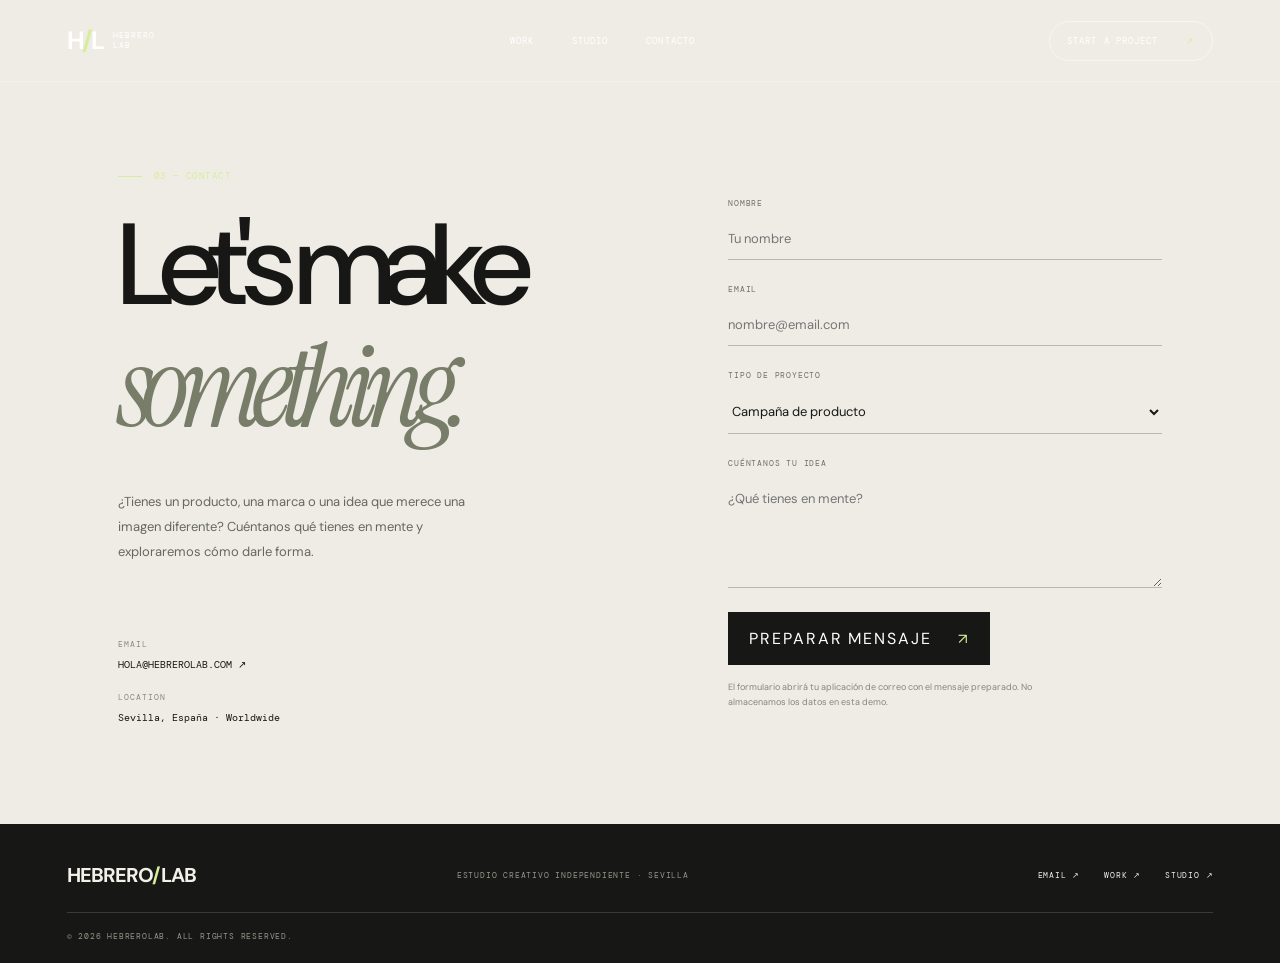
==== commit 15a8bb97: "Rebuild contact page" ====
--- a/contact.html
+++ b/contact.html
@@ -1 +1,6 @@
-<!doctype html><html lang="es"><head><meta charset="utf-8"><meta name="viewport" content="width=device-width,initial-scale=1"><meta name="description" content="Cuéntanos tu proyecto. Contacta con HebreroLab para explorar campañas de producto, dirección de arte y producción audiovisual."><meta name="theme-color" content="#11110f"><meta property="og:type" content="website"><meta property="og:site_name" content="HebreroLab"><meta property="og:locale" content="es_ES"><meta property="og:title" content="Contacto — Inicia un proyecto | HebreroLab"><meta property="og:description" content="Cuéntanos tu proyecto. Contacta con HebreroLab para explorar campañas de producto, dirección de arte y producción audiovisual."><meta property="og:image" content="https://images.unsplash.com/photo-1494438639946-1ebd1d20bf85?auto=format&fit=crop&w=1200&q=85"><meta name="twitter:card" content="summary_large_image"><meta name="twitter:title" content="Contacto — Inicia un proyecto | HebreroLab"><meta name="twitter:description" content="Cuéntanos tu proyecto. Contacta con HebreroLab para explorar campañas de producto, dirección de arte y producción audiovisual."><meta name="twitter:image" content="https://images.unsplash.com/photo-1494438639946-1ebd1d20bf85?auto=format&fit=crop&w=1200&q=85"><title>Contacto — Inicia un proyecto | HebreroLab</title><link rel="preconnect" href="https://fonts.googleapis.com"><link href="https://fonts.googleapis.com/css2?family=DM+Mono:wght@400;500&family=DM+Sans:wght@400;500;600;700&family=Instrument+Serif:ital@0;1&display=swap" rel="stylesheet"><link rel="stylesheet" href="assets/styles.css"></head><body><header class="site-header"><a class="brand" href="index.html"><span class="brand-symbol">H<span>/</span>L</span><span class="brand-name">HEBRERO<br>LAB</span></a><nav class="main-nav"><a href="work.html">Work</a><a href="studio.html">Studio</a><a href="contact.html">Contacto</a></nav><a class="header-cta" href="contact.html">Hablemos <span>↗</span></a><button class="menu-toggle" aria-label="Abrir menú"><i></i><i></i></button></header><main class="inner-page"><section class="contact-layout section-pad"><div class="contact-intro"><span class="eyebrow"><i></i> 03 — CONTACT</span><h1>Let's create<br><em>something.</em></h1><p>¿Tienes un producto, una marca o una idea que merece una imagen diferente? Cuéntanoslo.</p><div class="contact-details"><span>EMAIL</span><a href="mailto:hola@hebrerolab.com">HOLA@HEBREROLAB.COM ↗</a><span>LOCATION</span><b>Sevilla, España · Worldwide</b></div></div><form id="contact-form" class="contact-form"><label>Nombre<input name="name" required autocomplete="name" maxlength="100" placeholder="Tu nombre"></label><label>Email<input name="email" type="email" required autocomplete="email" maxlength="254" placeholder="nombre@email.com"></label><label>Tipo de proyecto<select name="subject"><option>Campaña de producto</option><option>Dirección de arte</option><option>Contenido audiovisual</option><option>Colaboración</option><option>Otro</option></select></label><label>Cuéntanos tu idea<textarea name="message" rows="5" required maxlength="3000" placeholder="¿Qué tienes en mente?"></textarea></label><button type="submit">PREPARAR MENSAJE <b>↗</b></button><small>El formulario abrirá tu aplicación de correo. No almacenamos los datos en esta demo.</small></form></section></main><footer class="site-footer"><a class="footer-brand" href="index.html">HEBRERO<span>/</span>LAB</a><span>ESTUDIO VISUAL INDEPENDIENTE · SEVILLA</span><div><a href="mailto:hola@hebrerolab.com">EMAIL ↗</a><a href="contact.html">CONTACTO ↗</a></div><small>© <span data-year></span> HEBREROLAB. CONCEPT VISUALS & CREATIVE TECHNOLOGY.</small></footer><script src="assets/app.js"></script></body></html>+<!doctype html>
+<html lang="es"><head><meta charset="utf-8"><meta name="viewport" content="width=device-width,initial-scale=1"><meta name="description" content="Contacta con HebreroLab para explorar proyectos de dirección de arte, imagen de producto y producción audiovisual."><meta name="theme-color" content="#eeece5"><meta property="og:type" content="website"><meta property="og:site_name" content="HebreroLab"><meta property="og:title" content="Contacto — HebreroLab"><meta property="og:description" content="Cuéntanos qué tienes en mente."><meta property="og:image" content="https://images.unsplash.com/photo-1494438639946-1ebd1d20bf85?auto=format&fit=crop&w=1200&q=85"><title>Contacto — HebreroLab</title><link rel="stylesheet" href="assets/atelier.css"><link rel="stylesheet" href="assets/interiors.css"></head>
+<body class="atelier"><header class="atelier-header"><a class="atelier-brand" href="index.html"><span class="atelier-mark">H<i>/</i>L</span><span class="atelier-brand-name">HEBRERO<br>LAB</span></a><nav class="atelier-nav" aria-label="Navegación principal"><a href="work.html">Work</a><a href="studio.html">Studio</a><a href="contact.html">Contacto</a></nav><a class="atelier-cta" href="contact.html">Start a project <span>↗</span></a><button class="atelier-menu" type="button" aria-label="Abrir menú" aria-expanded="false">☰</button></header>
+<main><section class="atelier-contact"><div class="atelier-contact-copy"><span class="atelier-eyebrow">03 — CONTACT</span><h1>Let's make<br><em>something.</em></h1><p>¿Tienes un producto, una marca o una idea que merece una imagen diferente? Cuéntanos qué tienes en mente y exploraremos cómo darle forma.</p><div class="atelier-contact-details"><span>EMAIL</span><a href="mailto:hola@hebrerolab.com">HOLA@HEBREROLAB.COM ↗</a><span>LOCATION</span><b>Sevilla, España · Worldwide</b></div></div>
+<form id="contact-form" class="atelier-contact-form"><label>NOMBRE<input name="name" required autocomplete="name" maxlength="100" placeholder="Tu nombre"></label><label>EMAIL<input name="email" type="email" required autocomplete="email" maxlength="254" placeholder="nombre@email.com"></label><label>TIPO DE PROYECTO<select name="subject"><option>Campaña de producto</option><option>Dirección de arte</option><option>Contenido audiovisual</option><option>Experiencia digital</option><option>Colaboración</option><option>Otro</option></select></label><label>CUÉNTANOS TU IDEA<textarea name="message" rows="5" required maxlength="3000" placeholder="¿Qué tienes en mente?"></textarea></label><button type="submit">PREPARAR MENSAJE <b>↗</b></button><small>El formulario abrirá tu aplicación de correo con el mensaje preparado. No almacenamos los datos en esta demo.</small></form></section></main>
+<footer class="atelier-footer"><a class="atelier-footer-brand" href="index.html">HEBRERO<i>/</i>LAB</a><span>ESTUDIO CREATIVO INDEPENDIENTE · SEVILLA</span><div class="atelier-footer-links"><a href="mailto:hola@hebrerolab.com">EMAIL ↗</a><a href="work.html">WORK ↗</a><a href="studio.html">STUDIO ↗</a></div><small>© <span data-year></span> HEBREROLAB. ALL RIGHTS RESERVED.</small></footer><script src="assets/atelier.js"></script></body></html>
--- a/assets/atelier.css
+++ b/assets/atelier.css
@@ -0,0 +1,14 @@
+@import url('https://fonts.googleapis.com/css2?family=DM+Mono:wght@400;500&family=DM+Sans:wght@400;500;600;700&family=Instrument+Serif:ital@0;1&display=swap');
+:root{--paper:#eeece5;--ink:#171815;--muted:#77796f;--line:rgba(23,24,21,.18);--acid:#d6ed9c;--serif:'Instrument Serif',Georgia,serif;--sans:'DM Sans',Arial,sans-serif;--mono:'DM Mono',monospace}
+*{box-sizing:border-box}html{scroll-behavior:smooth}body.atelier{margin:0;background:var(--paper);color:var(--ink);font-family:var(--sans);-webkit-font-smoothing:antialiased}body.atelier a{color:inherit;text-decoration:none}body.atelier button{font:inherit}.atelier-header{height:82px;position:absolute;z-index:30;top:0;left:0;width:100%;padding:0 5.2vw;display:flex;align-items:center;justify-content:space-between;color:#fff;border-bottom:1px solid #ffffff38}.atelier-brand{display:flex;align-items:center;gap:11px}.atelier-mark{font-size:25px;font-weight:700;letter-spacing:-3px}.atelier-mark i{font-style:normal;color:var(--acid)}.atelier-brand-name{font:8px/1.2 var(--mono);letter-spacing:.14em}.atelier-nav{display:flex;gap:38px}.atelier-nav a,.atelier-cta{font:9px var(--mono);letter-spacing:.12em;text-transform:uppercase}.atelier-nav a{color:#ffffffb5;transition:color .2s}.atelier-nav a:hover{color:#fff}.atelier-cta{border:1px solid #ffffff80;border-radius:40px;padding:13px 17px}.atelier-cta span{color:var(--acid);padding-left:22px}.atelier-menu{display:none;background:none;border:0;color:#fff;font-size:23px}
+.atelier-hero{height:min(980px,100svh);min-height:690px;position:relative;overflow:hidden;background:#151715;color:#fff;isolation:isolate}.atelier-hero-media,.atelier-hero-shade{position:absolute;inset:0}.atelier-hero-media video{width:100%;height:100%;object-fit:cover;object-position:center 48%;filter:saturate(.76);transform:scale(1.025)}.atelier-hero-shade{background:linear-gradient(90deg,rgba(8,10,9,.76),rgba(8,10,9,.23) 64%,rgba(8,10,9,.12)),linear-gradient(0deg,rgba(8,10,9,.54),transparent 45%,rgba(8,10,9,.2));z-index:1}.atelier-hero-meta{position:absolute;z-index:2;top:118px;left:5.2vw;right:5.2vw;display:flex;justify-content:space-between;font:8px var(--mono);letter-spacing:.14em;color:#ffffffb5}.atelier-hero-copy{position:absolute;z-index:3;left:9.2vw;top:28%;max-width:980px}.atelier-eyebrow{display:flex;align-items:center;gap:12px;font:9px var(--mono);letter-spacing:.16em;text-transform:uppercase;color:var(--acid)}.atelier-eyebrow:before{content:"";width:24px;height:1px;background:currentColor}.atelier-hero h1{font-size:clamp(76px,11.7vw,174px);line-height:.78;letter-spacing:-.105em;font-weight:500;margin:34px 0 30px}.atelier-hero h1 em{font:italic .98em/.8 var(--serif);letter-spacing:-.065em;color:#e0e7d3}.atelier-hero-lead{max-width:360px;color:#e0e0d8;font-size:13px;line-height:1.8;margin:0}.atelier-link{display:inline-flex;align-items:center;gap:28px;margin-top:32px;padding:0 0 12px;border-bottom:1px solid #ffffff85;font:9px var(--mono);letter-spacing:.13em}.atelier-link b{font-size:16px;color:var(--acid);font-weight:400}.atelier-hero-foot{position:absolute;z-index:3;bottom:27px;left:5.2vw;right:5.2vw;display:flex;justify-content:space-between;align-items:center;color:#ffffffa8;font:8px var(--mono);letter-spacing:.13em}.atelier-hero-foot a{border-bottom:1px solid #ffffff75;padding-bottom:5px}
+.atelier-ticker{overflow:hidden;background:var(--acid);padding:15px 0;white-space:nowrap}.atelier-ticker div{width:max-content;font:9px var(--mono);letter-spacing:.13em;animation:atelierTicker 38s linear infinite}.atelier-ticker b{padding:0 28px;color:#72834e}@keyframes atelierTicker{to{transform:translateX(-50%)}}
+.atelier-intro{padding:132px 9.2vw 120px}.atelier-kicker{display:flex;justify-content:space-between;padding-bottom:15px;border-bottom:1px solid var(--line);font:8px var(--mono);letter-spacing:.14em;color:var(--muted)}.atelier-intro-grid{display:grid;grid-template-columns:1.35fr .65fr;gap:9vw;padding-top:66px;align-items:end}.atelier-intro h2,.atelier-work-head h2,.atelier-statement h2,.atelier-capabilities h2,.atelier-end h2{font-size:clamp(52px,7.4vw,108px);line-height:.92;letter-spacing:-.085em;font-weight:500;margin:0}.atelier-intro h2 em,.atelier-work-head h2 em,.atelier-statement h2 em,.atelier-capabilities h2 em,.atelier-end h2 em{font:italic 1em/.9 var(--serif);letter-spacing:-.055em;color:#777d68}.atelier-intro-copy{max-width:370px;padding-bottom:5px}.atelier-intro-copy p{font-size:13px;line-height:1.9;color:#64665d;margin:0 0 20px}.atelier-text-link{display:inline-flex;gap:24px;align-items:center;padding-bottom:9px;border-bottom:1px solid #96988c;font:8px var(--mono);letter-spacing:.12em}.atelier-text-link b{color:#778b53;font-size:15px;font-weight:400}
+.atelier-work{padding:104px 9.2vw 125px;background:#e5e3dc}.atelier-work-head{display:flex;justify-content:space-between;align-items:end;padding:0 0 48px}.atelier-work-head h2{font-size:clamp(50px,6.5vw,92px)}.atelier-work-grid{display:grid;grid-template-columns:1.22fr .78fr;gap:22px;align-items:start}.atelier-project{min-width:0}.atelier-project:nth-child(2){margin-top:115px}.atelier-project-media{height:clamp(360px,48vw,690px);position:relative;overflow:hidden;background:#c9c7be}.atelier-project:nth-child(2) .atelier-project-media{height:clamp(300px,38vw,520px)}.atelier-project-media video{width:100%;height:100%;object-fit:cover;display:block;transition:transform 1s cubic-bezier(.2,.7,.2,1)}.atelier-project:hover .atelier-project-media video{transform:scale(1.035)}.atelier-project-media:after{content:"";position:absolute;inset:0;background:linear-gradient(0deg,#0005,transparent 36%);pointer-events:none}.atelier-project-index{position:absolute;z-index:2;top:18px;left:19px;color:#fff;font:8px var(--mono);letter-spacing:.14em}.atelier-project-arrow{position:absolute;z-index:2;right:18px;bottom:18px;width:40px;height:40px;border:1px solid #ffffffa8;border-radius:50%;display:grid;place-items:center;color:white;font-size:18px}.atelier-project-caption{display:flex;justify-content:space-between;gap:15px;padding-top:15px;align-items:start}.atelier-project-caption small,.atelier-project-caption>span{font:8px var(--mono);letter-spacing:.11em;color:var(--muted)}.atelier-project-caption h3{font-size:27px;letter-spacing:-.055em;font-weight:500;margin:6px 0}.atelier-project-caption>span{text-align:right;padding-top:4px}
+.atelier-film{min-height:680px;position:relative;overflow:hidden;background:#161a18;color:#fff}.atelier-film-media,.atelier-film-shade{position:absolute;inset:0}.atelier-film-media video{width:100%;height:100%;object-fit:cover;filter:saturate(.7)}.atelier-film-shade{background:linear-gradient(90deg,#0a0d0bd9,#0a0d0b35 80%),linear-gradient(0deg,#0a0d0b72,transparent 65%)}.atelier-film-copy{position:absolute;z-index:2;left:9.2vw;top:50%;transform:translateY(-50%);max-width:700px}.atelier-film-copy>span{font:8px var(--mono);letter-spacing:.15em;color:var(--acid)}.atelier-film-copy h2{font-size:clamp(58px,8.5vw,120px);line-height:.88;letter-spacing:-.09em;font-weight:500;margin:35px 0}.atelier-film-copy h2 em{font:italic 1em var(--serif);color:#d9e0cd}.atelier-film-copy p{max-width:390px;font-size:12px;line-height:1.85;color:#d1d4cb}
+.atelier-capabilities{padding:125px 9.2vw 130px}.atelier-capabilities-intro{display:flex;justify-content:space-between;align-items:end;gap:30px;padding:65px 0 54px}.atelier-capabilities-intro p{max-width:290px;color:#696b62;font-size:12px;line-height:1.8;margin:0 0 5px}.atelier-cap-list{border-top:1px solid var(--line)}.atelier-cap-row{display:grid;grid-template-columns:80px 1fr 1.1fr 30px;gap:20px;align-items:center;padding:23px 0;border-bottom:1px solid var(--line);transition:padding .25s}.atelier-cap-row:hover{padding-left:12px;padding-right:12px}.atelier-cap-row>span{font:8px var(--mono);letter-spacing:.13em;color:#85877c}.atelier-cap-row h3{font-size:clamp(20px,2.5vw,31px);font-weight:500;letter-spacing:-.055em;margin:0}.atelier-cap-row p{max-width:360px;font-size:11px;line-height:1.75;color:#73756c;margin:0}.atelier-cap-row b{font-size:19px;font-weight:400;color:#788b56}
+.atelier-end{background:var(--acid);padding:112px 9.2vw 100px}.atelier-end-top{display:flex;justify-content:space-between;font:8px var(--mono);letter-spacing:.14em;color:#66704f}.atelier-end h2{font-size:clamp(60px,9vw,130px);margin:55px 0 38px}.atelier-end h2 em{color:#6e7d54}.atelier-end-link{display:inline-flex;gap:28px;align-items:center;border-bottom:1px solid #78865e;padding-bottom:12px;font:9px var(--mono);letter-spacing:.13em}.atelier-end-link b{font-size:17px;font-weight:400}
+.atelier-footer{background:#171815;color:#f2f0e9;padding:38px 5.2vw 22px;display:grid;grid-template-columns:1fr 1fr 1fr;align-items:center;gap:24px}.atelier-footer-brand{font-size:20px;font-weight:700;letter-spacing:-1px}.atelier-footer-brand i{font-style:normal;color:var(--acid)}.atelier-footer>span,.atelier-footer small{font:8px var(--mono);letter-spacing:.1em;color:#93968a}.atelier-footer-links{display:flex;justify-content:flex-end;gap:24px;font:8px var(--mono);letter-spacing:.1em}.atelier-footer small{grid-column:1/-1;border-top:1px solid #ffffff26;padding-top:18px}
+.atelier-reveal{opacity:0;transform:translateY(24px);transition:opacity .8s ease,transform .8s cubic-bezier(.2,.7,.2,1)}.atelier-reveal.is-visible{opacity:1;transform:none}
+@media(max-width:800px){.atelier-header{height:70px;padding:0 6vw}.atelier-nav{display:none;position:absolute;top:70px;left:0;right:0;padding:25px 7vw;background:#171815;flex-direction:column;gap:22px}.atelier-nav.is-open{display:flex}.atelier-nav a{font-size:11px}.atelier-cta{display:none}.atelier-menu{display:block}.atelier-hero{height:94svh;min-height:680px}.atelier-hero-meta{top:96px;left:6vw;right:6vw;font-size:6px}.atelier-hero-copy{left:7vw;right:7vw;top:30%}.atelier-hero h1{font-size:clamp(66px,15vw,110px);margin:29px 0}.atelier-hero-lead{font-size:11px;max-width:290px}.atelier-hero-foot{left:7vw;right:7vw;font-size:6px}.atelier-intro,.atelier-work,.atelier-capabilities{padding:78px 7vw}.atelier-kicker{font-size:6px}.atelier-intro-grid{grid-template-columns:1fr;gap:28px;padding-top:45px}.atelier-intro h2,.atelier-work-head h2,.atelier-capabilities h2{font-size:clamp(46px,11vw,68px)}.atelier-intro-copy p{font-size:11px}.atelier-work-head{display:block;padding-bottom:30px}.atelier-work-head .atelier-text-link{margin-top:23px}.atelier-work-grid{grid-template-columns:1fr;gap:36px}.atelier-project:nth-child(2){margin-top:0}.atelier-project-media,.atelier-project:nth-child(2) .atelier-project-media{height:105vw;max-height:520px;min-height:340px}.atelier-project-caption h3{font-size:22px}.atelier-project-caption small,.atelier-project-caption>span{font-size:6px}.atelier-film{min-height:590px}.atelier-film-copy{left:7vw;right:7vw}.atelier-film-copy h2{font-size:clamp(54px,12vw,76px)}.atelier-film-copy p{font-size:11px}.atelier-capabilities-intro{display:block;padding:45px 0 32px}.atelier-capabilities-intro p{margin-top:22px;font-size:11px}.atelier-cap-row{grid-template-columns:32px 1fr 20px;gap:10px;padding:19px 0}.atelier-cap-row p{grid-column:2;grid-row:2;font-size:10px}.atelier-cap-row b{grid-column:3;grid-row:1}.atelier-cap-row h3{font-size:21px}.atelier-end{padding:75px 7vw}.atelier-end-top{font-size:6px}.atelier-end h2{font-size:clamp(56px,13vw,78px);margin:48px 0 32px}.atelier-footer{grid-template-columns:1fr 1fr;padding:32px 7vw 18px}.atelier-footer>span{display:none}.atelier-footer-links{gap:12px;font-size:7px}.atelier-footer small{font-size:6px}}
+@media(prefers-reduced-motion:reduce){.atelier-ticker div{animation:none}.atelier-reveal{opacity:1;transform:none;transition:none}html{scroll-behavior:auto}*{transition-duration:.01ms!important}}
--- a/assets/interiors.css
+++ b/assets/interiors.css
@@ -0,0 +1,6 @@
+.atelier-inner-hero{position:relative;min-height:650px;height:82svh;max-height:900px;overflow:hidden;background:#171815;color:#fff;display:flex;align-items:flex-end;padding:0 9.2vw 92px}.atelier-inner-media,.atelier-inner-shade{position:absolute;inset:0}.atelier-inner-media video{width:100%;height:100%;object-fit:cover;filter:saturate(.72)}.atelier-inner-shade{background:linear-gradient(90deg,#090b0ad9,#090b0a35 76%),linear-gradient(0deg,#090b0a9c,transparent 60%)}.atelier-inner-meta{position:absolute;z-index:2;top:118px;left:5.2vw;right:5.2vw;display:flex;justify-content:space-between;font:8px var(--mono);letter-spacing:.14em;color:#ffffffad}.atelier-inner-copy{position:relative;z-index:2;max-width:880px}.atelier-inner-copy h1{font-size:clamp(68px,10vw,142px);line-height:.82;letter-spacing:-.1em;font-weight:500;margin:32px 0 24px}.atelier-inner-copy h1 em{font:italic 1em/.85 var(--serif);letter-spacing:-.06em;color:#dce4d1}.atelier-inner-copy p{max-width:440px;color:#e0e0d8;font-size:13px;line-height:1.85;margin:0}.atelier-inner-foot{position:absolute;z-index:2;left:5.2vw;right:5.2vw;bottom:26px;display:flex;justify-content:space-between;color:#ffffffa8;font:8px var(--mono);letter-spacing:.13em}
+.atelier-page-section{padding:118px 9.2vw}.atelier-page-section.soft{background:#e5e3dc}.atelier-page-intro{display:grid;grid-template-columns:1.25fr .75fr;gap:9vw;align-items:end;padding-top:62px}.atelier-page-intro h2{font-size:clamp(48px,7vw,94px);line-height:.92;letter-spacing:-.085em;font-weight:500;margin:0}.atelier-page-intro h2 em{font:italic 1em var(--serif);color:#777d68}.atelier-page-intro p{font-size:13px;line-height:1.9;color:#676960;margin:0;max-width:420px}.atelier-process{display:grid;grid-template-columns:repeat(3,1fr);gap:28px;margin-top:70px}.atelier-process article{border-top:1px solid var(--line);padding-top:18px}.atelier-process article>span{font:8px var(--mono);letter-spacing:.13em;color:#85877c}.atelier-process h3{font-size:28px;line-height:1.05;letter-spacing:-.06em;font-weight:500;margin:42px 0 13px}.atelier-process h3 em{font:italic 1em var(--serif);color:#7c826d}.atelier-process p{max-width:300px;font-size:11px;line-height:1.8;color:#71736a;margin:0}
+.atelier-service-list{margin-top:65px;border-top:1px solid #ffffff36}.atelier-service{display:grid;grid-template-columns:75px 1fr 1.1fr 25px;gap:20px;align-items:center;padding:24px 0;border-bottom:1px solid #ffffff36}.atelier-service>span{font:8px var(--mono);letter-spacing:.13em;color:var(--acid)}.atelier-service h3{font-size:clamp(20px,2.7vw,34px);font-weight:500;letter-spacing:-.055em;margin:0}.atelier-service p{max-width:370px;font-size:11px;line-height:1.8;color:#b9bbb1;margin:0}.atelier-service b{font-size:19px;font-weight:400;color:var(--acid)}
+.atelier-archive{padding:105px 9.2vw 125px}.atelier-archive-grid{display:grid;grid-template-columns:1fr 1fr;gap:58px 22px;margin-top:56px}.atelier-archive-card{min-width:0}.atelier-archive-card:nth-child(3n+1){grid-column:1/-1}.atelier-archive-media{height:clamp(340px,42vw,590px);position:relative;overflow:hidden;background:#c9c7be}.atelier-archive-card:nth-child(3n+1) .atelier-archive-media{height:clamp(390px,53vw,700px)}.atelier-archive-media video,.atelier-archive-media img{width:100%;height:100%;object-fit:cover;display:block;transition:transform .9s cubic-bezier(.2,.7,.2,1)}.atelier-archive-card:hover .atelier-archive-media video,.atelier-archive-card:hover .atelier-archive-media img{transform:scale(1.035)}.atelier-archive-media:after{content:"";position:absolute;inset:0;background:linear-gradient(0deg,#0005,transparent 36%);pointer-events:none}.atelier-archive-index{position:absolute;z-index:2;left:18px;top:18px;color:white;font:8px var(--mono);letter-spacing:.13em}.atelier-archive-caption{display:flex;justify-content:space-between;gap:15px;padding-top:15px}.atelier-archive-caption small,.atelier-archive-caption>span{font:8px var(--mono);letter-spacing:.1em;color:var(--muted)}.atelier-archive-caption h2{font-size:26px;letter-spacing:-.05em;font-weight:500;margin:6px 0}.atelier-archive-note{font:8px/1.8 var(--mono);letter-spacing:.04em;color:#82847a;margin-top:38px;max-width:760px}
+.atelier-contact{min-height:calc(100svh - 180px);padding:170px 9.2vw 100px;display:grid;grid-template-columns:1fr .9fr;gap:10vw;background:var(--paper)}.atelier-contact h1{font-size:clamp(64px,9vw,124px);line-height:.82;letter-spacing:-.1em;font-weight:500;margin:36px 0 28px}.atelier-contact h1 em{font:italic 1em var(--serif);color:#777d68}.atelier-contact-copy>p{max-width:390px;font-size:13px;line-height:1.9;color:#66685f}.atelier-contact-details{display:grid;gap:9px;margin-top:62px}.atelier-contact-details span{font:8px var(--mono);letter-spacing:.13em;color:#898b80;margin-top:12px}.atelier-contact-details a,.atelier-contact-details b{font:10px var(--mono);font-weight:400}.atelier-contact-form{padding-top:28px}.atelier-contact-form label{display:block;margin-bottom:24px;font:8px var(--mono);letter-spacing:.1em;color:#6f7168}.atelier-contact-form input,.atelier-contact-form select,.atelier-contact-form textarea{display:block;width:100%;margin-top:10px;border:0;border-bottom:1px solid #b9baaf;background:transparent;border-radius:0;padding:12px 0;color:var(--ink);font:13px var(--sans);outline:none}.atelier-contact-form input:focus,.atelier-contact-form select:focus,.atelier-contact-form textarea:focus{border-color:#74864f}.atelier-contact-form textarea{resize:vertical}.atelier-contact-form button{display:inline-flex;gap:26px;align-items:center;border:0;background:var(--ink);color:#fff;padding:16px 21px;font:8px var(--mono);letter-spacing:.12em;cursor:pointer}.atelier-contact-form button b{color:var(--acid);font-size:15px;font-weight:400}.atelier-contact-form>small{display:block;max-width:360px;font-size:9px;line-height:1.7;color:#85877c;margin-top:15px}
+@media(max-width:800px){.atelier-inner-hero{height:84svh;min-height:650px;padding:0 7vw 80px}.atelier-inner-meta{top:96px;left:7vw;right:7vw;font-size:6px}.atelier-inner-copy h1{font-size:clamp(62px,14vw,100px);margin:28px 0 20px}.atelier-inner-copy p{font-size:11px}.atelier-inner-foot{left:7vw;right:7vw;font-size:6px}.atelier-page-section,.atelier-archive{padding:78px 7vw}.atelier-page-intro{grid-template-columns:1fr;gap:25px;padding-top:42px}.atelier-page-intro h2{font-size:clamp(44px,10vw,66px)}.atelier-page-intro p{font-size:11px}.atelier-process{grid-template-columns:1fr;gap:28px;margin-top:42px}.atelier-process h3{margin:24px 0 10px;font-size:24px}.atelier-service{grid-template-columns:32px 1fr 20px;gap:10px;padding:19px 0}.atelier-service p{grid-column:2;grid-row:2;font-size:10px}.atelier-service b{grid-column:3;grid-row:1}.atelier-service h3{font-size:21px}.atelier-archive-grid{grid-template-columns:1fr;gap:35px;margin-top:38px}.atelier-archive-card:nth-child(3n+1){grid-column:auto}.atelier-archive-media,.atelier-archive-card:nth-child(3n+1) .atelier-archive-media{height:105vw;max-height:540px;min-height:340px}.atelier-archive-caption h2{font-size:22px}.atelier-archive-caption small,.atelier-archive-caption>span{font-size:6px}.atelier-contact{grid-template-columns:1fr;gap:35px;padding:125px 7vw 75px}.atelier-contact h1{font-size:clamp(64px,14vw,90px);margin:30px 0 20px}.atelier-contact-copy>p{font-size:11px}.atelier-contact-details{margin-top:38px}.atelier-contact-form{padding-top:0}}
